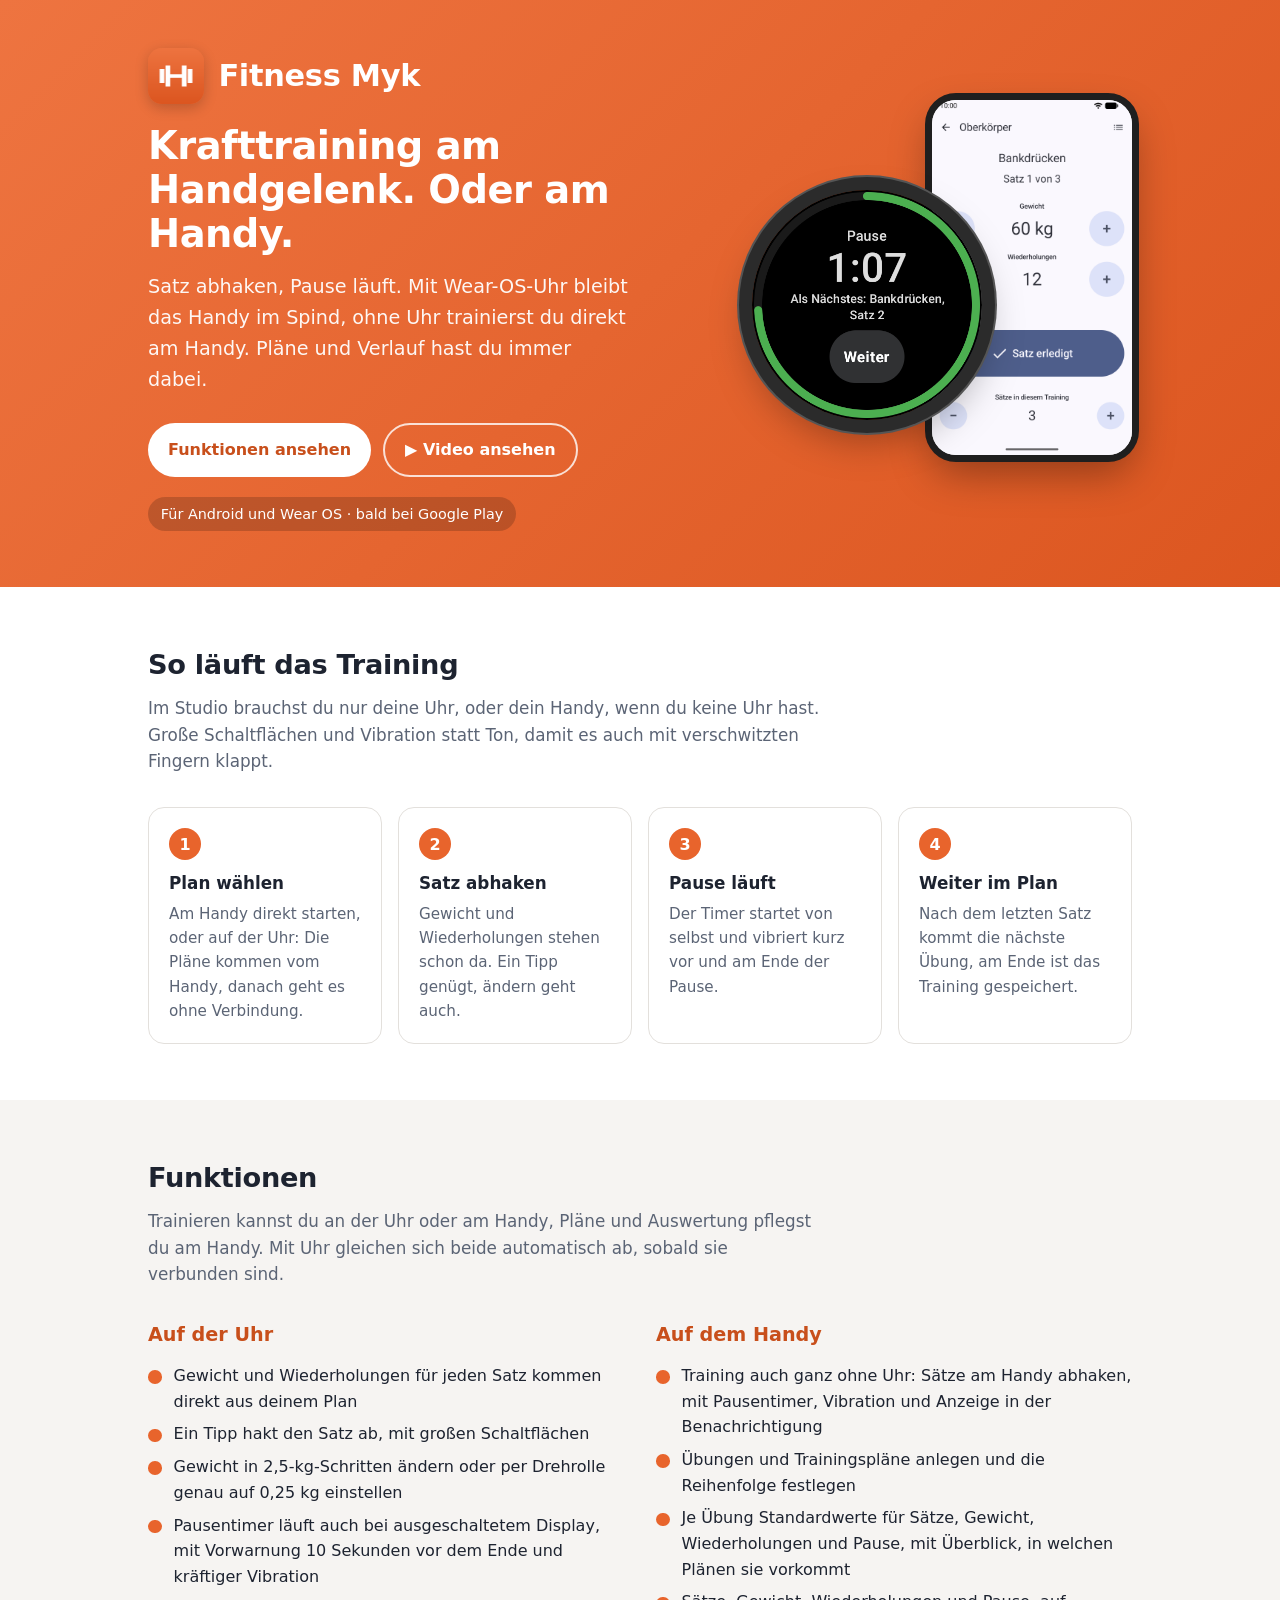
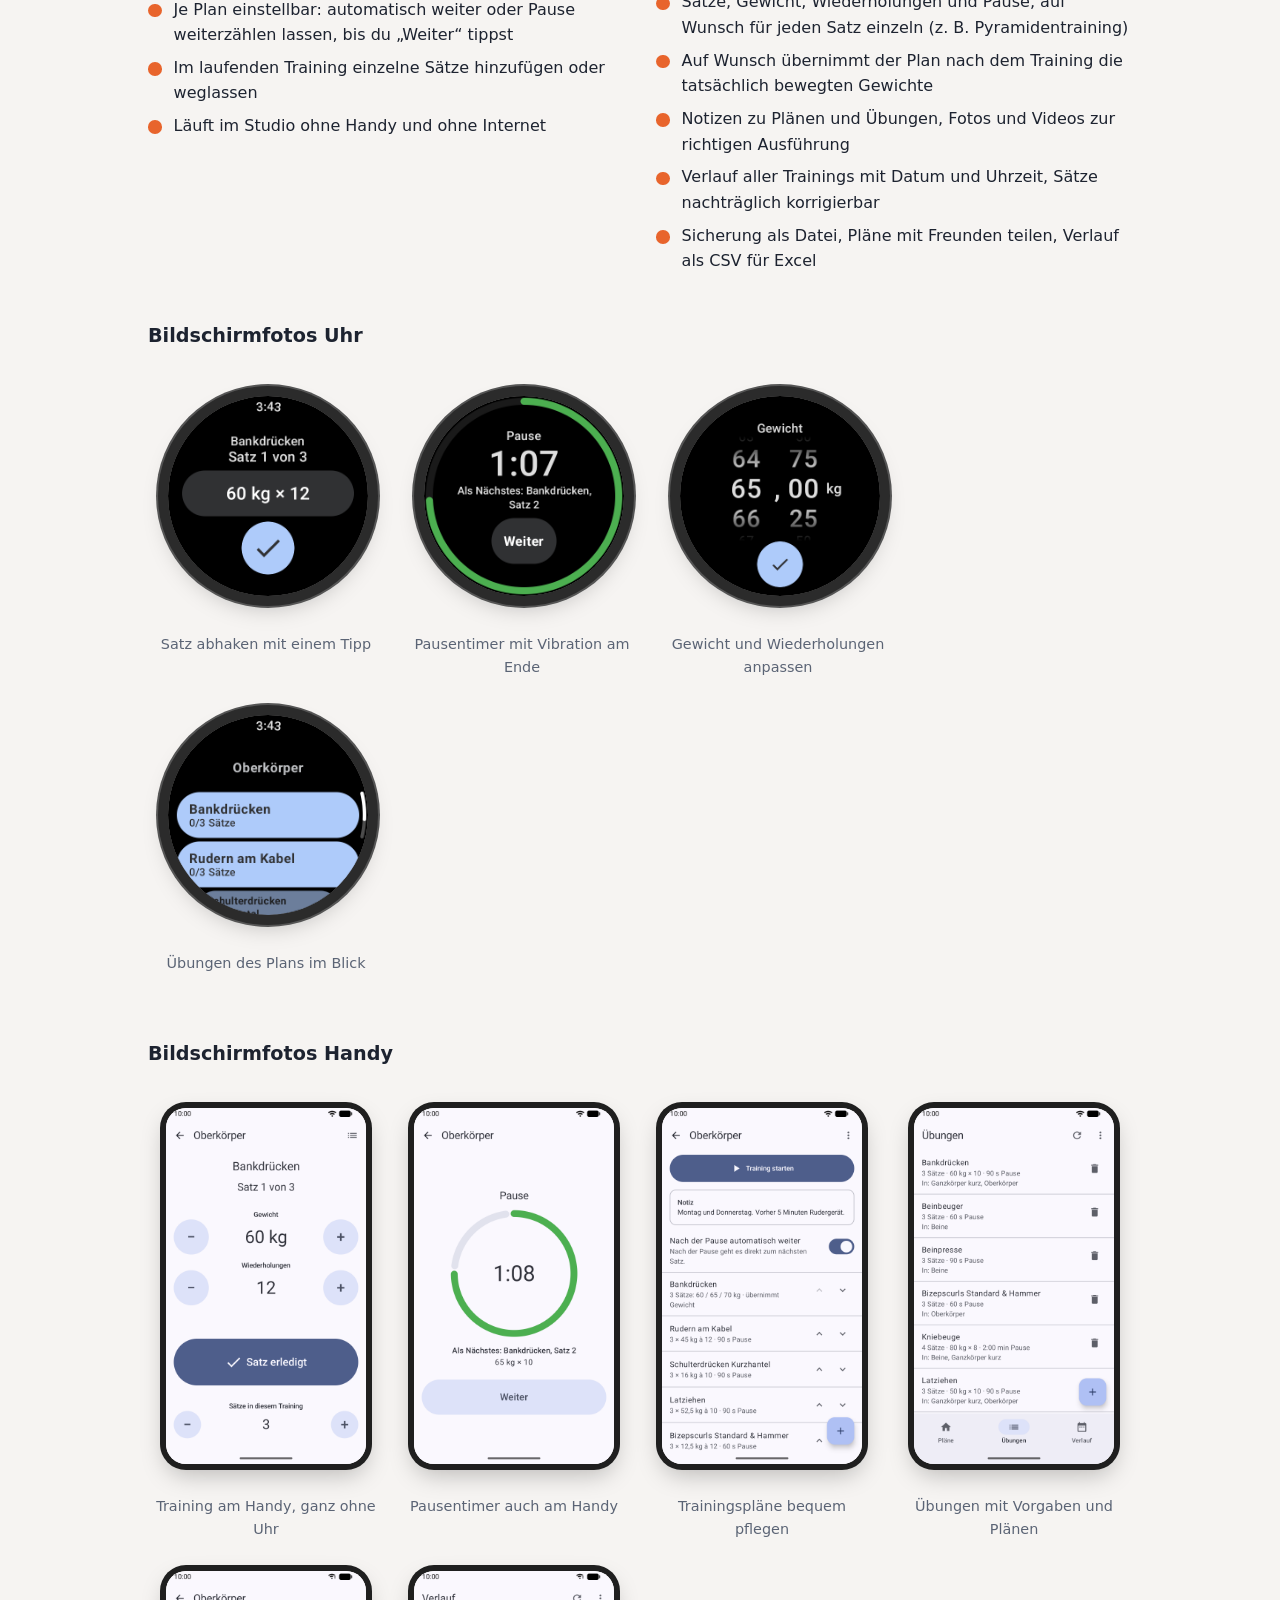
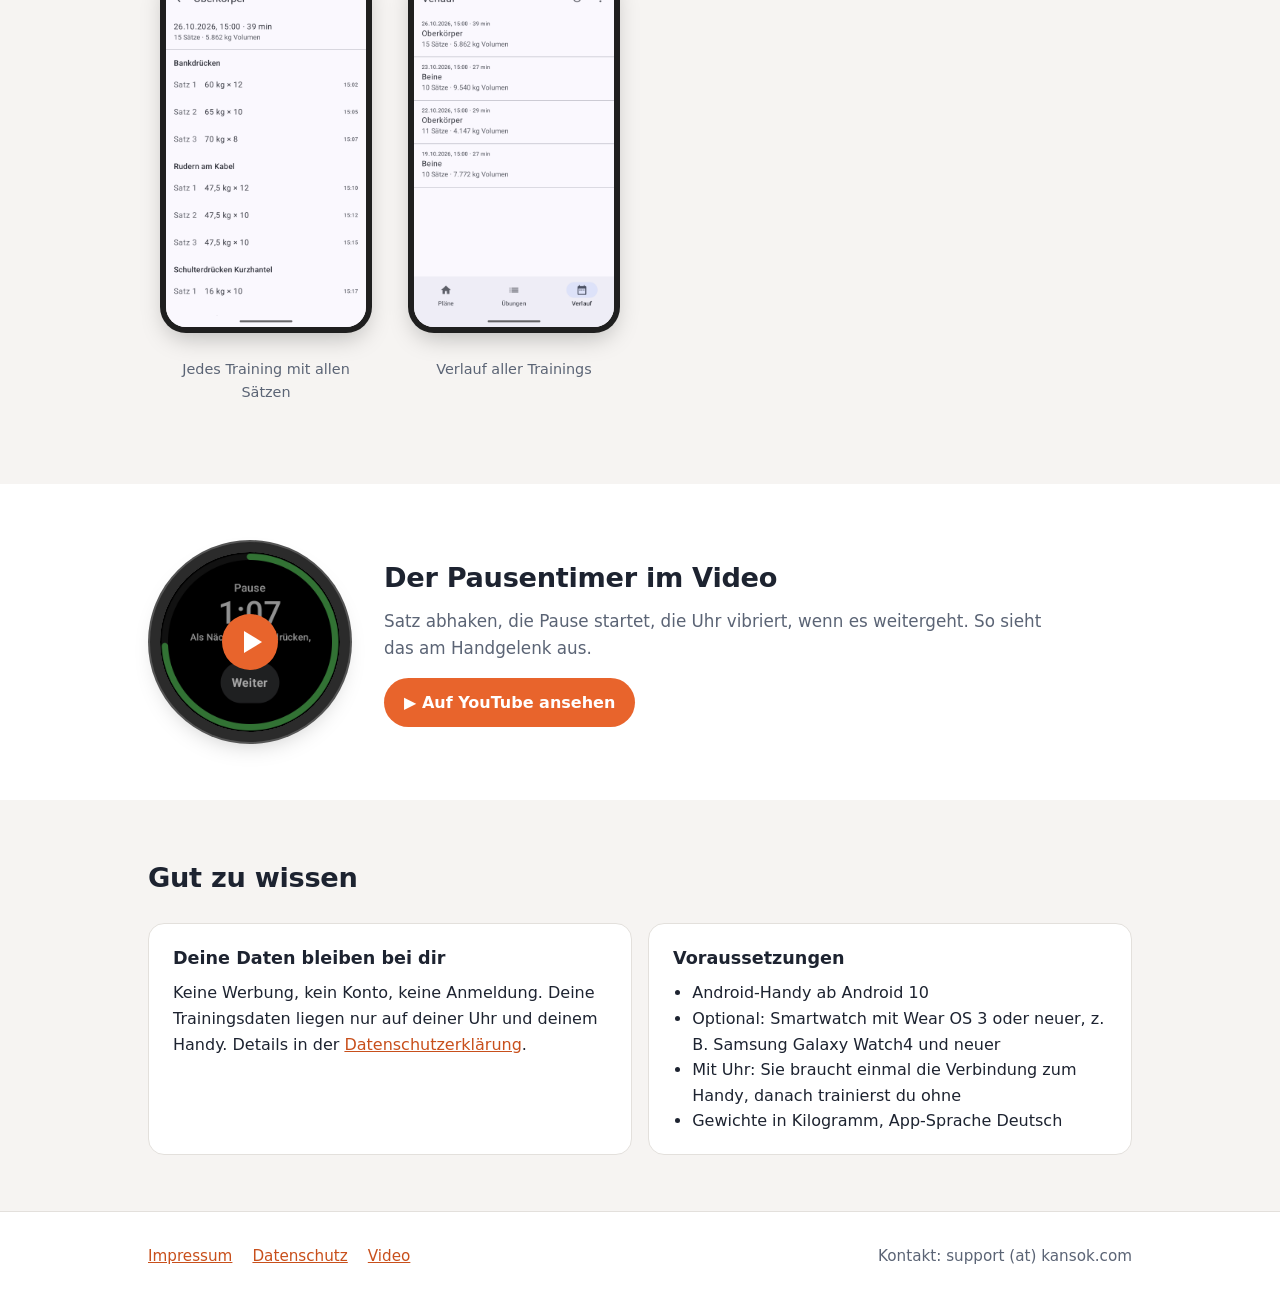
==== index.html @ 798587dd "Webseite Fitness Myk Co-Authored-By: Claude Opus 5.5 <noreply@anthropic.com>" ====
<!DOCTYPE html>
<html lang="de">
<head>
<meta charset="utf-8">
<meta name="viewport" content="width=device-width, initial-scale=1">
<title>Fitness Myk · Krafttraining mit Uhr oder Handy</title>
<meta name="description" content="Fitness Myk ist dein Trainingsbuch für das Krafttraining: an der Wear-OS-Uhr oder direkt am Handy. Satz abhaken, Pause läuft, Verlauf und Pläne immer dabei.">
<link rel="icon" href="img/icon.png">
<style>
  :root {
    --bg:#ffffff; --bg-alt:#f6f4f2; --text:#1d2330; --muted:#5b6475; --line:#e3e0dc;
    --accent:#E8642C; --accent-dark:#c84f1b; --link:#c84f1b; --card:#ffffff;
  }
  @media (prefers-color-scheme: dark) {
    :root { --bg:#14171f; --bg-alt:#1b1f29; --text:#e8eaf0; --muted:#a3aabb; --line:#2c3240;
            --link:#f29a6e; --card:#1f2430; }
  }
  * { box-sizing:border-box; }
  html { background:var(--bg); }
  body { margin:0; font-family:"Segoe UI", Roboto, system-ui, Arial, sans-serif; color:var(--text);
         background:var(--bg); line-height:1.6; }
  a { color:var(--link); }
  .wrap { max-width:64rem; margin:0 auto; padding:0 1.25rem; }

  /* Kopf */
  header.hero { background:linear-gradient(135deg, #EE7440 0%, #DC5620 100%); color:#fff; }
  .hero .wrap { display:grid; grid-template-columns:1.1fr 1fr; gap:2rem; align-items:center;
                padding-top:3rem; padding-bottom:3.5rem; }
  .brand { display:flex; align-items:center; gap:.9rem; margin-bottom:1.25rem; }
  .brand img { width:56px; height:56px; border-radius:14px; box-shadow:0 4px 14px rgba(0,0,0,.2); }
  .brand span { font-size:1.9rem; font-weight:700; letter-spacing:-.3px; }
  .hero h1 { font-size:2.4rem; line-height:1.15; margin:0 0 1rem; letter-spacing:-.5px; }
  .hero p.lead { font-size:1.2rem; margin:0 0 1.75rem; opacity:.95; max-width:30rem; }
  .buttons { display:flex; flex-wrap:wrap; gap:.75rem; }
  .btn { display:inline-flex; align-items:center; gap:.5rem; padding:.75rem 1.25rem; border-radius:999px;
         font-weight:600; text-decoration:none; font-size:1rem; }
  .btn-light { background:#fff; color:var(--accent-dark); }
  .btn-ghost { border:2px solid rgba(255,255,255,.8); color:#fff; }
  .btn:hover { filter:brightness(.95); }
  .badge { display:inline-block; margin-top:1.25rem; font-size:.9rem; background:rgba(0,0,0,.18);
           padding:.35rem .8rem; border-radius:999px; }

  .devices { position:relative; height:380px; }
  .phone { position:absolute; right:0; top:0; width:200px; aspect-ratio:9/16; border-radius:24px;
           overflow:hidden; background:#fff; box-shadow:0 0 0 7px #1f1f1f, 0 18px 40px rgba(0,0,0,.35); }
  .phone img, .watch img { width:100%; height:100%; display:block; object-fit:cover; }
  .watch { position:absolute; right:150px; top:90px; width:230px; height:230px; border-radius:50%;
           overflow:hidden; box-shadow:0 0 0 13px #2b2b2b, 0 0 0 15px #555, 0 18px 40px rgba(0,0,0,.35); }

  /* Abschnitte */
  section { padding:3.5rem 0; }
  section.alt { background:var(--bg-alt); }
  h2 { font-size:1.7rem; margin:0 0 .5rem; letter-spacing:-.3px; }
  .intro { color:var(--muted); max-width:42rem; margin:0 0 2rem; font-size:1.05rem; }

  .steps { display:grid; grid-template-columns:repeat(4, 1fr); gap:1rem; counter-reset:step; }
  .step { background:var(--card); border:1px solid var(--line); border-radius:16px; padding:1.25rem; }
  .step::before { counter-increment:step; content:counter(step); display:inline-grid; place-items:center;
                  width:2rem; height:2rem; border-radius:50%; background:var(--accent); color:#fff;
                  font-weight:700; margin-bottom:.6rem; }
  .step h3 { margin:0 0 .3rem; font-size:1.05rem; }
  .step p { margin:0; color:var(--muted); font-size:.95rem; }

  .features { display:grid; grid-template-columns:1fr 1fr; gap:2rem; }
  .features h3 { margin:0 0 .75rem; font-size:1.2rem; color:var(--accent-dark); }
  @media (prefers-color-scheme: dark) { .features h3 { color:var(--link); } }
  ul.check { list-style:none; padding:0; margin:0; }
  ul.check li { position:relative; padding-left:1.6rem; margin:.45rem 0; }
  ul.check li::before { content:""; position:absolute; left:0; top:.45em; width:.85rem; height:.85rem;
                        border-radius:50%; background:var(--accent); }

  .gallery-title { margin:2.5rem 0 1rem; font-size:1.2rem; }
  .gallery { display:flex; flex-wrap:wrap; gap:1.5rem 2rem; padding:1rem .5rem 1.5rem; }
  .gallery figure { margin:0; flex:0 0 auto; text-align:center; }
  @media (max-width: 480px) {
    .gallery { justify-content:center; }
    .shot-watch, .shot-phone { width:160px; }
    .shot-watch { height:160px; }
  }
  .gallery figcaption { margin-top:1.1rem; font-size:.9rem; color:var(--muted); max-width:220px; }
  .shot-watch { width:200px; height:200px; border-radius:50%; overflow:hidden; margin:12px;
                box-shadow:0 0 0 10px #2b2b2b, 0 0 0 12px #555, 0 10px 24px rgba(0,0,0,.25); }
  .shot-phone { width:200px; aspect-ratio:9/16; border-radius:20px; overflow:hidden; margin:6px;
                box-shadow:0 0 0 6px #1f1f1f, 0 10px 24px rgba(0,0,0,.25); }
  .shot-watch img, .shot-phone img { width:100%; height:100%; display:block; object-fit:cover; }
  .gallery figure a { display:inline-block; }

  .video { display:grid; grid-template-columns:auto 1fr; gap:2rem; align-items:center; }
  .video .shot-watch { width:180px; height:180px; position:relative; }
  .video .play { position:absolute; inset:0; display:grid; place-items:center; background:rgba(0,0,0,.35); }
  .video .play svg { width:56px; height:56px; }

  .cards { display:grid; grid-template-columns:1fr 1fr; gap:1rem; }
  .card { background:var(--card); border:1px solid var(--line); border-radius:16px; padding:1.25rem 1.5rem; }
  .card h3 { margin:0 0 .5rem; font-size:1.1rem; }
  .card ul { margin:0; padding-left:1.2rem; }
  .card p { margin:0; }

  footer { border-top:1px solid var(--line); padding:2rem 0 3rem; color:var(--muted); font-size:.95rem; }
  footer .wrap { display:flex; flex-wrap:wrap; justify-content:space-between; gap:1rem; }
  footer nav a { margin-right:1.25rem; }

  @media (max-width: 820px) {
    .hero .wrap { grid-template-columns:1fr; padding-top:2rem; }
    .hero h1 { font-size:1.9rem; }
    .devices { height:300px; max-width:340px; }
    .phone { width:150px; }
    .watch { width:180px; height:180px; right:110px; top:70px; }
    .steps { grid-template-columns:1fr 1fr; }
    .features, .cards { grid-template-columns:1fr; }
    .video { grid-template-columns:1fr; justify-items:start; }
  }
  @media (max-width: 480px) { .steps { grid-template-columns:1fr; } }
</style>
</head>
<body>

<header class="hero">
  <div class="wrap">
    <div>
      <div class="brand"><img src="img/icon.png" alt=""><span>Fitness Myk</span></div>
      <h1>Krafttraining am Handgelenk. Oder am Handy.</h1>
      <p class="lead">Satz abhaken, Pause läuft. Mit Wear-OS-Uhr bleibt das Handy im Spind, ohne Uhr trainierst du direkt am Handy. Pläne und Verlauf hast du immer dabei.</p>
      <div class="buttons">
        <a class="btn btn-light" href="#funktionen">Funktionen ansehen</a>
        <a class="btn btn-ghost" href="https://www.youtube.com/watch?v=dd3W-QZV9yQ" target="_blank" rel="noopener">▶ Video ansehen</a>
      </div>
      <span class="badge">Für Android und Wear OS · bald bei Google Play</span>
    </div>
    <div class="devices" aria-hidden="true">
      <div class="phone"><img src="img/handy-2-satz.png" alt=""></div>
      <div class="watch"><img src="img/uhr-2-pause.png" alt=""></div>
    </div>
  </div>
</header>

<main>

<section>
  <div class="wrap">
    <h2>So läuft das Training</h2>
    <p class="intro">Im Studio brauchst du nur deine Uhr, oder dein Handy, wenn du keine Uhr hast. Große Schaltflächen und Vibration statt Ton, damit es auch mit verschwitzten Fingern klappt.</p>
    <div class="steps">
      <div class="step"><h3>Plan wählen</h3><p>Am Handy direkt starten, oder auf der Uhr: Die Pläne kommen vom Handy, danach geht es ohne Verbindung.</p></div>
      <div class="step"><h3>Satz abhaken</h3><p>Gewicht und Wiederholungen stehen schon da. Ein Tipp genügt, ändern geht auch.</p></div>
      <div class="step"><h3>Pause läuft</h3><p>Der Timer startet von selbst und vibriert kurz vor und am Ende der Pause.</p></div>
      <div class="step"><h3>Weiter im Plan</h3><p>Nach dem letzten Satz kommt die nächste Übung, am Ende ist das Training gespeichert.</p></div>
    </div>
  </div>
</section>

<section class="alt" id="funktionen">
  <div class="wrap">
    <h2>Funktionen</h2>
    <p class="intro">Trainieren kannst du an der Uhr oder am Handy, Pläne und Auswertung pflegst du am Handy. Mit Uhr gleichen sich beide automatisch ab, sobald sie verbunden sind.</p>
    <div class="features">
      <div>
        <h3>Auf der Uhr</h3>
        <ul class="check">
          <li>Gewicht und Wiederholungen für jeden Satz kommen direkt aus deinem Plan</li>
          <li>Ein Tipp hakt den Satz ab, mit großen Schaltflächen</li>
          <li>Gewicht in 2,5-kg-Schritten ändern oder per Drehrolle genau auf 0,25 kg einstellen</li>
          <li>Pausentimer läuft auch bei ausgeschaltetem Display, mit Vorwarnung 10 Sekunden vor dem Ende und kräftiger Vibration</li>
          <li>Je Plan einstellbar: automatisch weiter oder Pause weiterzählen lassen, bis du „Weiter“ tippst</li>
          <li>Im laufenden Training einzelne Sätze hinzufügen oder weglassen</li>
          <li>Läuft im Studio ohne Handy und ohne Internet</li>
        </ul>
      </div>
      <div>
        <h3>Auf dem Handy</h3>
        <ul class="check">
          <li>Training auch ganz ohne Uhr: Sätze am Handy abhaken, mit Pausentimer, Vibration und Anzeige in der Benachrichtigung</li>
          <li>Übungen und Trainingspläne anlegen und die Reihenfolge festlegen</li>
          <li>Je Übung Standardwerte für Sätze, Gewicht, Wiederholungen und Pause, mit Überblick, in welchen Plänen sie vorkommt</li>
          <li>Sätze, Gewicht, Wiederholungen und Pause, auf Wunsch für jeden Satz einzeln (z. B. Pyramidentraining)</li>
          <li>Auf Wunsch übernimmt der Plan nach dem Training die tatsächlich bewegten Gewichte</li>
          <li>Notizen zu Plänen und Übungen, Fotos und Videos zur richtigen Ausführung</li>
          <li>Verlauf aller Trainings mit Datum und Uhrzeit, Sätze nachträglich korrigierbar</li>
          <li>Sicherung als Datei, Pläne mit Freunden teilen, Verlauf als CSV für Excel</li>
        </ul>
      </div>
    </div>

    <h3 class="gallery-title">Bildschirmfotos Uhr</h3>
    <div class="gallery">
      <figure><a href="img/uhr-1-satz.png"><div class="shot-watch"><img src="img/uhr-1-satz.png" alt="Uhr: Satz 1 von 3 Bankdrücken, 60 kg × 12, Haken zum Abhaken" loading="lazy"></div></a>
        <figcaption>Satz abhaken mit einem Tipp</figcaption></figure>
      <figure><a href="img/uhr-2-pause.png"><div class="shot-watch"><img src="img/uhr-2-pause.png" alt="Uhr: laufender Pausentimer" loading="lazy"></div></a>
        <figcaption>Pausentimer mit Vibration am Ende</figcaption></figure>
      <figure><a href="img/uhr-3-gewicht.png"><div class="shot-watch"><img src="img/uhr-3-gewicht.png" alt="Uhr: Gewicht und Wiederholungen ändern" loading="lazy"></div></a>
        <figcaption>Gewicht und Wiederholungen anpassen</figcaption></figure>
      <figure><a href="img/uhr-4-uebungen.png"><div class="shot-watch"><img src="img/uhr-4-uebungen.png" alt="Uhr: Übungen des Plans" loading="lazy"></div></a>
        <figcaption>Übungen des Plans im Blick</figcaption></figure>
    </div>

    <h3 class="gallery-title">Bildschirmfotos Handy</h3>
    <div class="gallery">
      <figure><a href="img/handy-2-satz.png"><div class="shot-phone"><img src="img/handy-2-satz.png" alt="Handy: Satz 1 von 3 Bankdrücken, 60 kg und 12 Wiederholungen, Knopf Satz erledigt" loading="lazy"></div></a>
        <figcaption>Training am Handy, ganz ohne Uhr</figcaption></figure>
      <figure><a href="img/handy-3-pause.png"><div class="shot-phone"><img src="img/handy-3-pause.png" alt="Handy: laufender Pausentimer mit dem nächsten Satz" loading="lazy"></div></a>
        <figcaption>Pausentimer auch am Handy</figcaption></figure>
      <figure><a href="img/handy-1-plan.png"><div class="shot-phone"><img src="img/handy-1-plan.png" alt="Handy: Trainingsplan mit Übungen und Knopf Training starten" loading="lazy"></div></a>
        <figcaption>Trainingspläne bequem pflegen</figcaption></figure>
      <figure><a href="img/handy-4-uebungen.png"><div class="shot-phone"><img src="img/handy-4-uebungen.png" alt="Handy: Übungen mit Standardwerten und den Plänen, in denen sie vorkommen" loading="lazy"></div></a>
        <figcaption>Übungen mit Vorgaben und Plänen</figcaption></figure>
      <figure><a href="img/handy-6-training.png"><div class="shot-phone"><img src="img/handy-6-training.png" alt="Handy: Training mit allen Sätzen, Gewicht, Wiederholungen und Uhrzeit" loading="lazy"></div></a>
        <figcaption>Jedes Training mit allen Sätzen</figcaption></figure>
      <figure><a href="img/handy-5-verlauf.png"><div class="shot-phone"><img src="img/handy-5-verlauf.png" alt="Handy: Verlauf der Trainings" loading="lazy"></div></a>
        <figcaption>Verlauf aller Trainings</figcaption></figure>
    </div>
  </div>
</section>

<section>
  <div class="wrap video">
    <a href="https://www.youtube.com/watch?v=dd3W-QZV9yQ" target="_blank" rel="noopener" aria-label="Video auf YouTube ansehen">
      <div class="shot-watch"><img src="img/uhr-2-pause.png" alt=""><div class="play"><svg viewBox="0 0 56 56"><circle cx="28" cy="28" r="28" fill="#E8642C"/><path d="M22 17v22l18-11z" fill="#fff"/></svg></div></div>
    </a>
    <div>
      <h2>Der Pausentimer im Video</h2>
      <p class="intro" style="margin-bottom:1rem">Satz abhaken, die Pause startet, die Uhr vibriert, wenn es weitergeht. So sieht das am Handgelenk aus.</p>
      <a class="btn btn-light" style="background:var(--accent);color:#fff" href="https://www.youtube.com/watch?v=dd3W-QZV9yQ" target="_blank" rel="noopener">▶ Auf YouTube ansehen</a>
    </div>
  </div>
</section>

<section class="alt">
  <div class="wrap">
    <h2>Gut zu wissen</h2>
    <div class="cards" style="margin-top:1.5rem">
      <div class="card">
        <h3>Deine Daten bleiben bei dir</h3>
        <p>Keine Werbung, kein Konto, keine Anmeldung. Deine Trainingsdaten liegen nur auf deiner Uhr und deinem Handy. Details in der <a href="datenschutz.html">Datenschutzerklärung</a>.</p>
      </div>
      <div class="card">
        <h3>Voraussetzungen</h3>
        <ul>
          <li>Android-Handy ab Android 10</li>
          <li>Optional: Smartwatch mit Wear OS 3 oder neuer, z. B. Samsung Galaxy Watch4 und neuer</li>
          <li>Mit Uhr: Sie braucht einmal die Verbindung zum Handy, danach trainierst du ohne</li>
          <li>Gewichte in Kilogramm, App-Sprache Deutsch</li>
        </ul>
      </div>
    </div>
  </div>
</section>

</main>

<footer>
  <div class="wrap">
    <nav><a href="impressum.html">Impressum</a><a href="datenschutz.html">Datenschutz</a><a href="https://www.youtube.com/watch?v=dd3W-QZV9yQ" target="_blank" rel="noopener">Video</a></nav>
    <span>Kontakt: support (at) kansok.com</span>
  </div>
</footer>

</body>
</html>
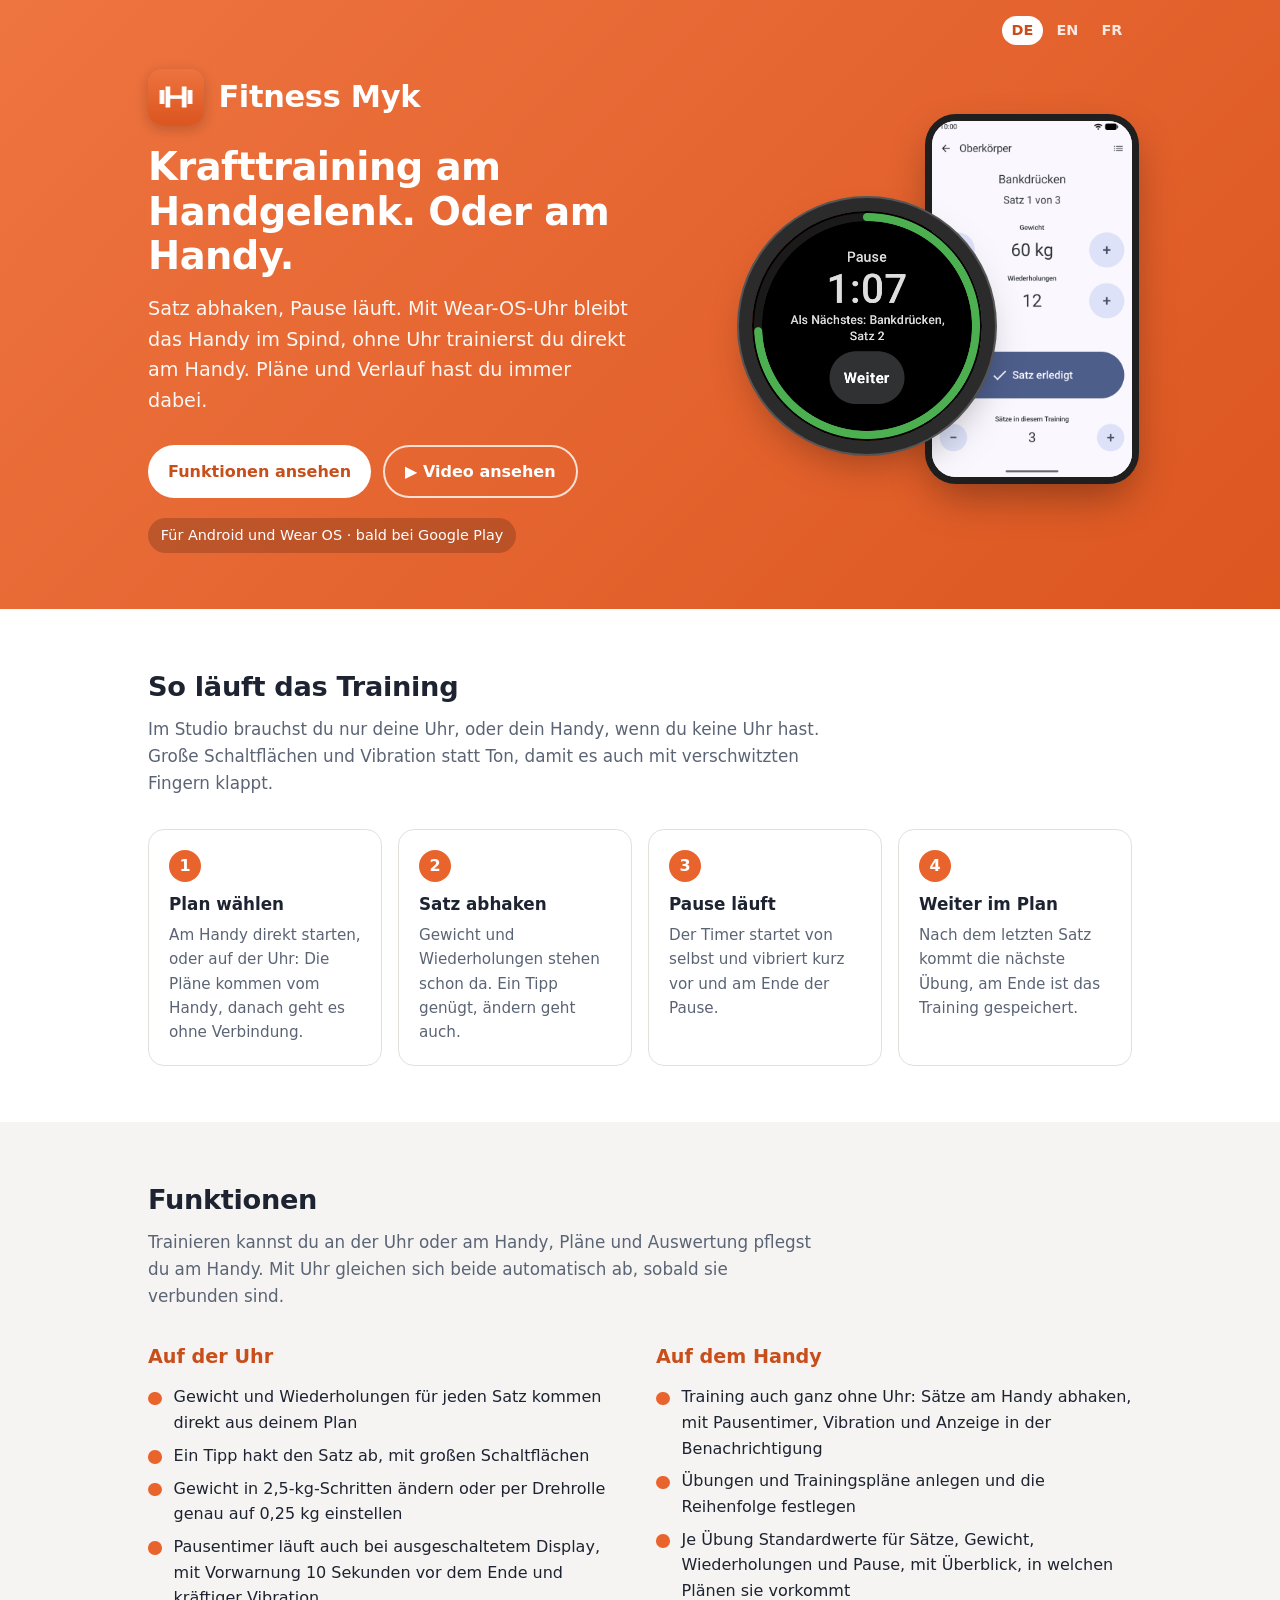
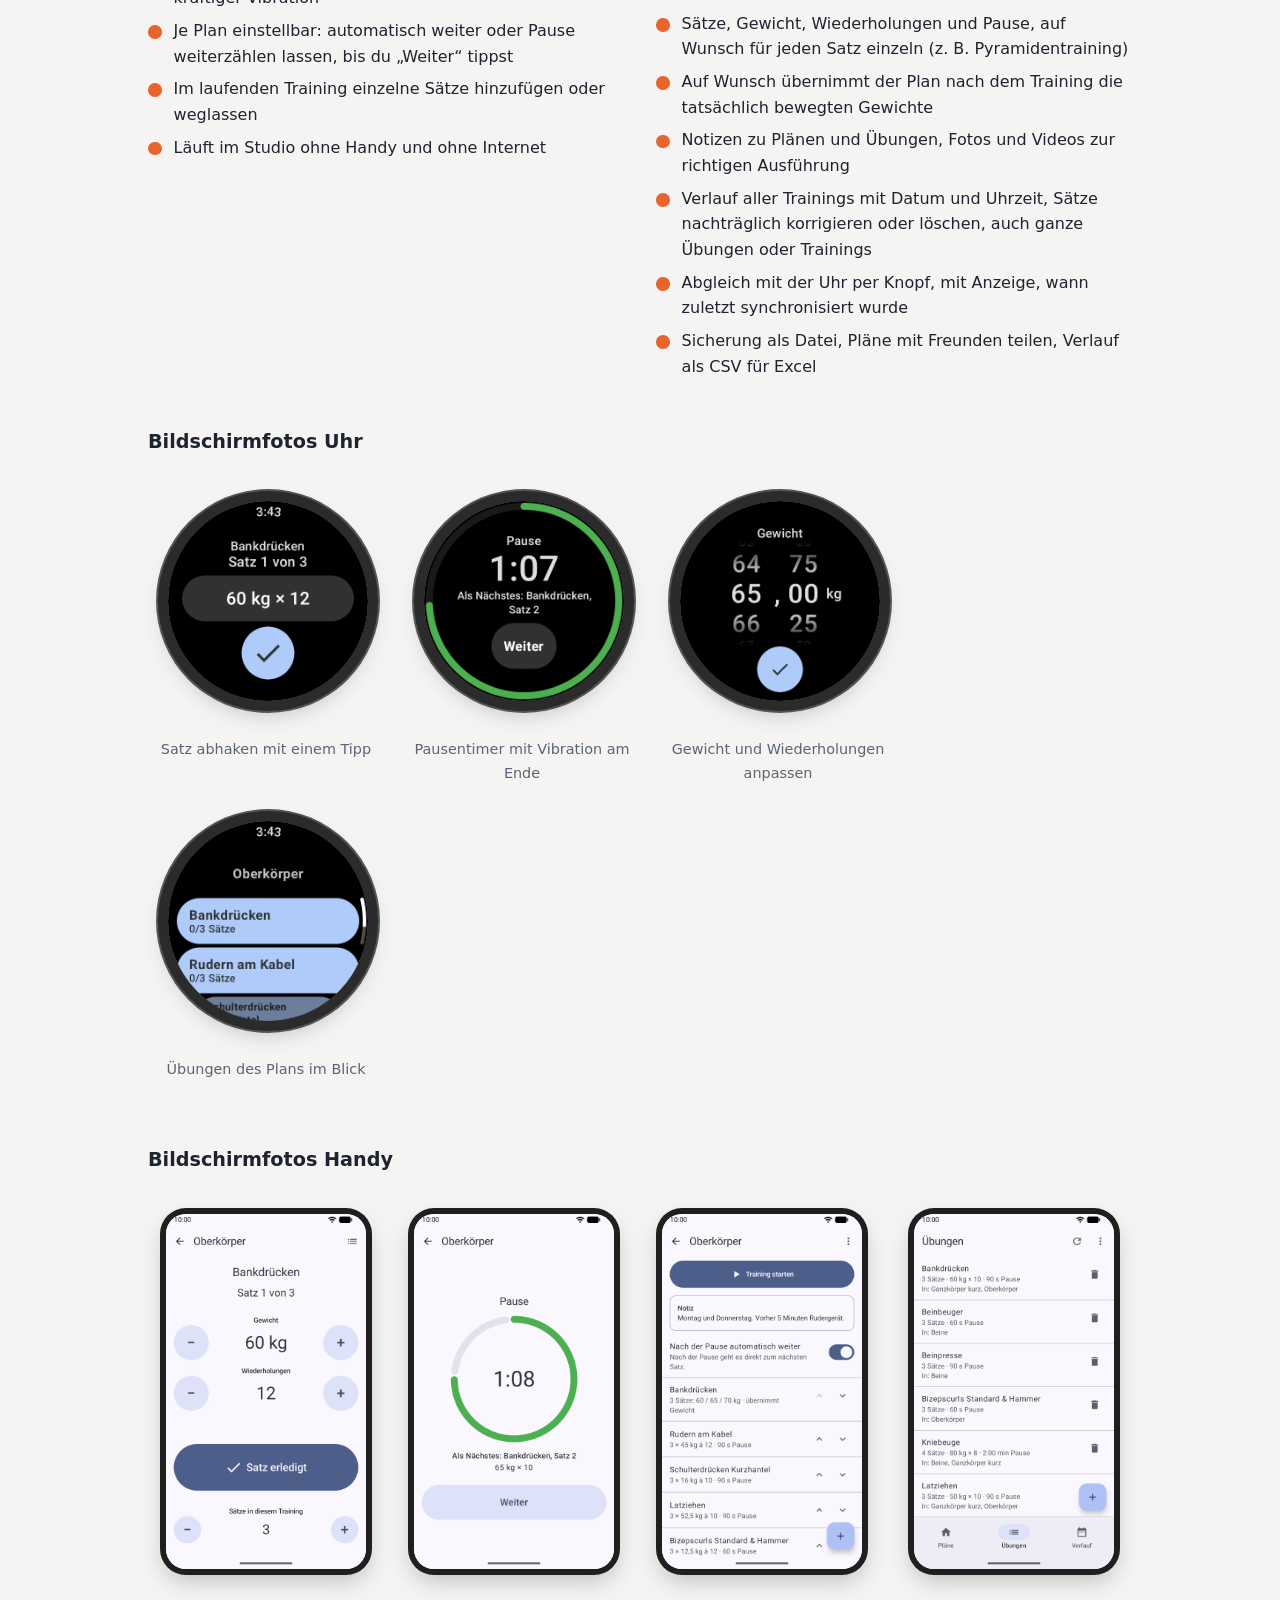
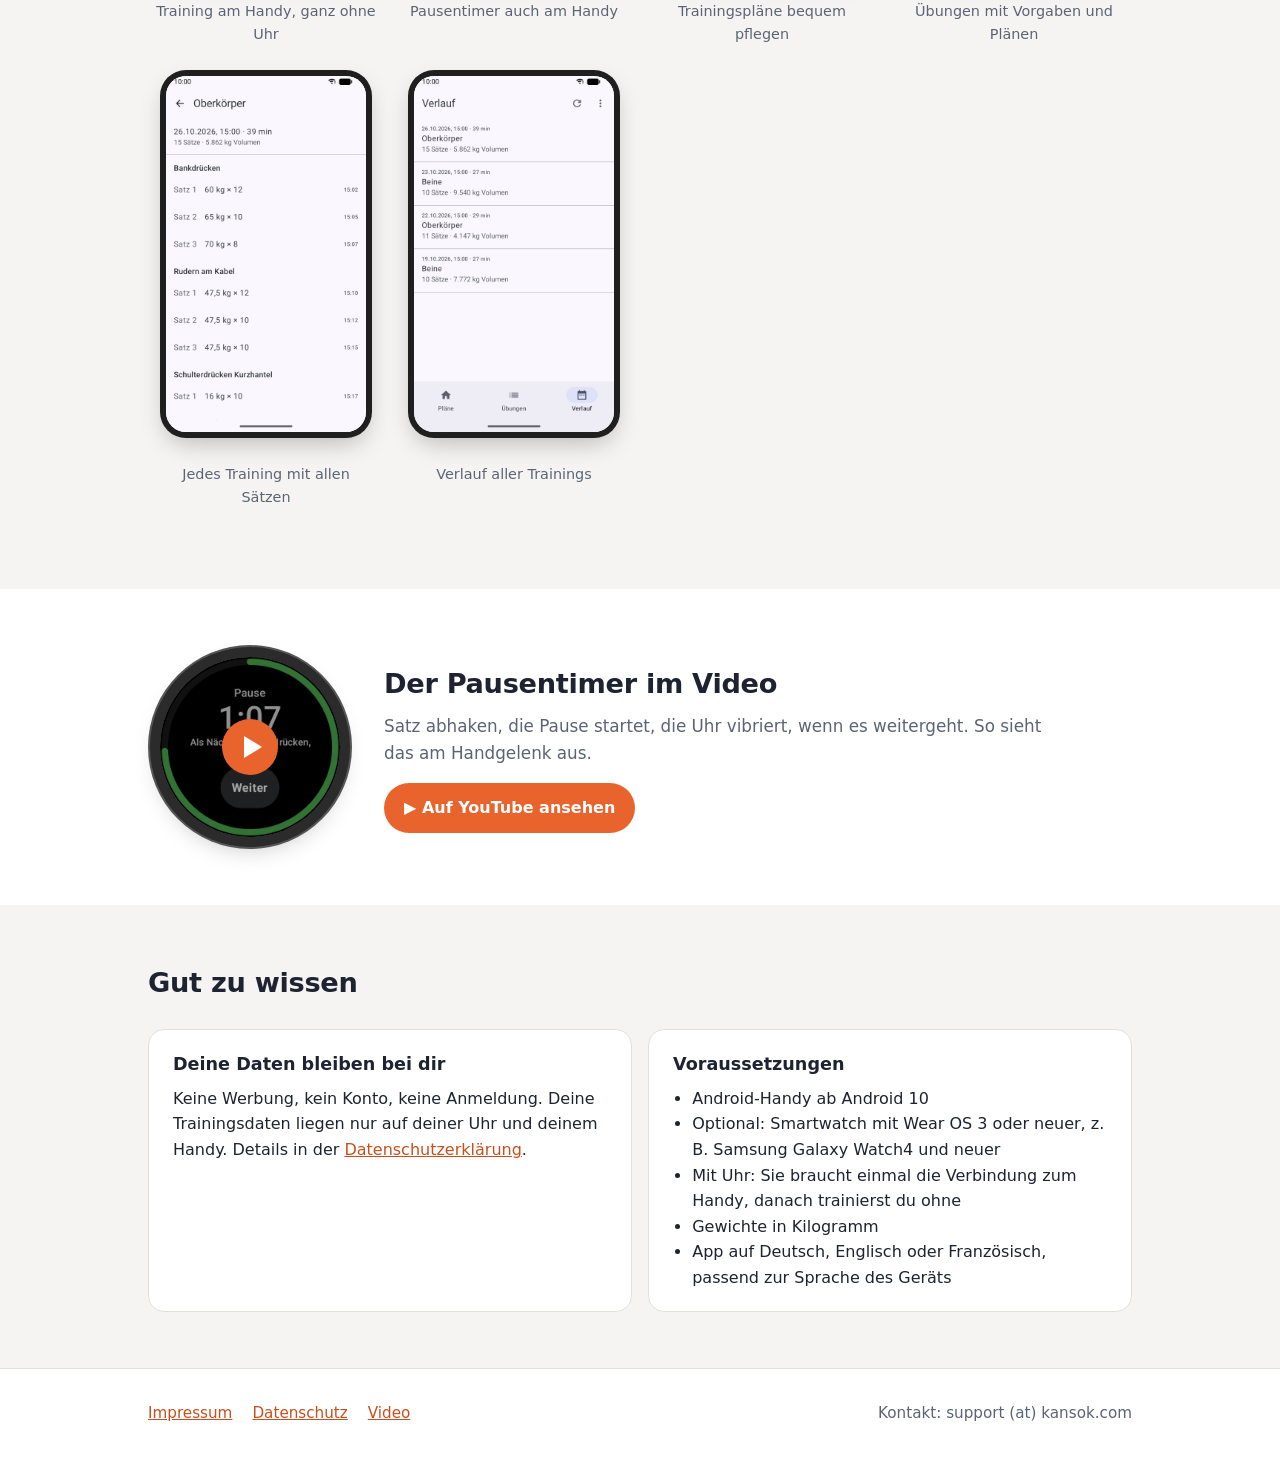
==== commit 931d3200: "Englisch und Franzoesisch mit Sprachumschalter, Infos zu 1.3.0 und 1.4.0 Co-Authored-By: Claude Opus" ====
--- a/index.html
+++ b/index.html
@@ -6,116 +6,15 @@
 <title>Fitness Myk · Krafttraining mit Uhr oder Handy</title>
 <meta name="description" content="Fitness Myk ist dein Trainingsbuch für das Krafttraining: an der Wear-OS-Uhr oder direkt am Handy. Satz abhaken, Pause läuft, Verlauf und Pläne immer dabei.">
 <link rel="icon" href="img/icon.png">
-<style>
-  :root {
-    --bg:#ffffff; --bg-alt:#f6f4f2; --text:#1d2330; --muted:#5b6475; --line:#e3e0dc;
-    --accent:#E8642C; --accent-dark:#c84f1b; --link:#c84f1b; --card:#ffffff;
-  }
-  @media (prefers-color-scheme: dark) {
-    :root { --bg:#14171f; --bg-alt:#1b1f29; --text:#e8eaf0; --muted:#a3aabb; --line:#2c3240;
-            --link:#f29a6e; --card:#1f2430; }
-  }
-  * { box-sizing:border-box; }
-  html { background:var(--bg); }
-  body { margin:0; font-family:"Segoe UI", Roboto, system-ui, Arial, sans-serif; color:var(--text);
-         background:var(--bg); line-height:1.6; }
-  a { color:var(--link); }
-  .wrap { max-width:64rem; margin:0 auto; padding:0 1.25rem; }
-
-  /* Kopf */
-  header.hero { background:linear-gradient(135deg, #EE7440 0%, #DC5620 100%); color:#fff; }
-  .hero .wrap { display:grid; grid-template-columns:1.1fr 1fr; gap:2rem; align-items:center;
-                padding-top:3rem; padding-bottom:3.5rem; }
-  .brand { display:flex; align-items:center; gap:.9rem; margin-bottom:1.25rem; }
-  .brand img { width:56px; height:56px; border-radius:14px; box-shadow:0 4px 14px rgba(0,0,0,.2); }
-  .brand span { font-size:1.9rem; font-weight:700; letter-spacing:-.3px; }
-  .hero h1 { font-size:2.4rem; line-height:1.15; margin:0 0 1rem; letter-spacing:-.5px; }
-  .hero p.lead { font-size:1.2rem; margin:0 0 1.75rem; opacity:.95; max-width:30rem; }
-  .buttons { display:flex; flex-wrap:wrap; gap:.75rem; }
-  .btn { display:inline-flex; align-items:center; gap:.5rem; padding:.75rem 1.25rem; border-radius:999px;
-         font-weight:600; text-decoration:none; font-size:1rem; }
-  .btn-light { background:#fff; color:var(--accent-dark); }
-  .btn-ghost { border:2px solid rgba(255,255,255,.8); color:#fff; }
-  .btn:hover { filter:brightness(.95); }
-  .badge { display:inline-block; margin-top:1.25rem; font-size:.9rem; background:rgba(0,0,0,.18);
-           padding:.35rem .8rem; border-radius:999px; }
-
-  .devices { position:relative; height:380px; }
-  .phone { position:absolute; right:0; top:0; width:200px; aspect-ratio:9/16; border-radius:24px;
-           overflow:hidden; background:#fff; box-shadow:0 0 0 7px #1f1f1f, 0 18px 40px rgba(0,0,0,.35); }
-  .phone img, .watch img { width:100%; height:100%; display:block; object-fit:cover; }
-  .watch { position:absolute; right:150px; top:90px; width:230px; height:230px; border-radius:50%;
-           overflow:hidden; box-shadow:0 0 0 13px #2b2b2b, 0 0 0 15px #555, 0 18px 40px rgba(0,0,0,.35); }
-
-  /* Abschnitte */
-  section { padding:3.5rem 0; }
-  section.alt { background:var(--bg-alt); }
-  h2 { font-size:1.7rem; margin:0 0 .5rem; letter-spacing:-.3px; }
-  .intro { color:var(--muted); max-width:42rem; margin:0 0 2rem; font-size:1.05rem; }
-
-  .steps { display:grid; grid-template-columns:repeat(4, 1fr); gap:1rem; counter-reset:step; }
-  .step { background:var(--card); border:1px solid var(--line); border-radius:16px; padding:1.25rem; }
-  .step::before { counter-increment:step; content:counter(step); display:inline-grid; place-items:center;
-                  width:2rem; height:2rem; border-radius:50%; background:var(--accent); color:#fff;
-                  font-weight:700; margin-bottom:.6rem; }
-  .step h3 { margin:0 0 .3rem; font-size:1.05rem; }
-  .step p { margin:0; color:var(--muted); font-size:.95rem; }
-
-  .features { display:grid; grid-template-columns:1fr 1fr; gap:2rem; }
-  .features h3 { margin:0 0 .75rem; font-size:1.2rem; color:var(--accent-dark); }
-  @media (prefers-color-scheme: dark) { .features h3 { color:var(--link); } }
-  ul.check { list-style:none; padding:0; margin:0; }
-  ul.check li { position:relative; padding-left:1.6rem; margin:.45rem 0; }
-  ul.check li::before { content:""; position:absolute; left:0; top:.45em; width:.85rem; height:.85rem;
-                        border-radius:50%; background:var(--accent); }
-
-  .gallery-title { margin:2.5rem 0 1rem; font-size:1.2rem; }
-  .gallery { display:flex; flex-wrap:wrap; gap:1.5rem 2rem; padding:1rem .5rem 1.5rem; }
-  .gallery figure { margin:0; flex:0 0 auto; text-align:center; }
-  @media (max-width: 480px) {
-    .gallery { justify-content:center; }
-    .shot-watch, .shot-phone { width:160px; }
-    .shot-watch { height:160px; }
-  }
-  .gallery figcaption { margin-top:1.1rem; font-size:.9rem; color:var(--muted); max-width:220px; }
-  .shot-watch { width:200px; height:200px; border-radius:50%; overflow:hidden; margin:12px;
-                box-shadow:0 0 0 10px #2b2b2b, 0 0 0 12px #555, 0 10px 24px rgba(0,0,0,.25); }
-  .shot-phone { width:200px; aspect-ratio:9/16; border-radius:20px; overflow:hidden; margin:6px;
-                box-shadow:0 0 0 6px #1f1f1f, 0 10px 24px rgba(0,0,0,.25); }
-  .shot-watch img, .shot-phone img { width:100%; height:100%; display:block; object-fit:cover; }
-  .gallery figure a { display:inline-block; }
-
-  .video { display:grid; grid-template-columns:auto 1fr; gap:2rem; align-items:center; }
-  .video .shot-watch { width:180px; height:180px; position:relative; }
-  .video .play { position:absolute; inset:0; display:grid; place-items:center; background:rgba(0,0,0,.35); }
-  .video .play svg { width:56px; height:56px; }
-
-  .cards { display:grid; grid-template-columns:1fr 1fr; gap:1rem; }
-  .card { background:var(--card); border:1px solid var(--line); border-radius:16px; padding:1.25rem 1.5rem; }
-  .card h3 { margin:0 0 .5rem; font-size:1.1rem; }
-  .card ul { margin:0; padding-left:1.2rem; }
-  .card p { margin:0; }
-
-  footer { border-top:1px solid var(--line); padding:2rem 0 3rem; color:var(--muted); font-size:.95rem; }
-  footer .wrap { display:flex; flex-wrap:wrap; justify-content:space-between; gap:1rem; }
-  footer nav a { margin-right:1.25rem; }
-
-  @media (max-width: 820px) {
-    .hero .wrap { grid-template-columns:1fr; padding-top:2rem; }
-    .hero h1 { font-size:1.9rem; }
-    .devices { height:300px; max-width:340px; }
-    .phone { width:150px; }
-    .watch { width:180px; height:180px; right:110px; top:70px; }
-    .steps { grid-template-columns:1fr 1fr; }
-    .features, .cards { grid-template-columns:1fr; }
-    .video { grid-template-columns:1fr; justify-items:start; }
-  }
-  @media (max-width: 480px) { .steps { grid-template-columns:1fr; } }
-</style>
+<link rel="stylesheet" href="site.css">
+<link rel="alternate" hreflang="de" href="https://dersocke.github.io/fitness-myk/">
+<link rel="alternate" hreflang="en" href="https://dersocke.github.io/fitness-myk/en/">
+<link rel="alternate" hreflang="fr" href="https://dersocke.github.io/fitness-myk/fr/">
 </head>
 <body>
 
 <header class="hero">
+  <div class="langbar"><nav class="lang" aria-label="Sprache"><a href="./" lang="de" aria-current="page">DE</a><a href="en/" lang="en" hreflang="en">EN</a><a href="fr/" lang="fr" hreflang="fr">FR</a></nav></div>
   <div class="wrap">
     <div>
       <div class="brand"><img src="img/icon.png" alt=""><span>Fitness Myk</span></div>
@@ -175,7 +74,8 @@
           <li>Sätze, Gewicht, Wiederholungen und Pause, auf Wunsch für jeden Satz einzeln (z. B. Pyramidentraining)</li>
           <li>Auf Wunsch übernimmt der Plan nach dem Training die tatsächlich bewegten Gewichte</li>
           <li>Notizen zu Plänen und Übungen, Fotos und Videos zur richtigen Ausführung</li>
-          <li>Verlauf aller Trainings mit Datum und Uhrzeit, Sätze nachträglich korrigierbar</li>
+          <li>Verlauf aller Trainings mit Datum und Uhrzeit, Sätze nachträglich korrigieren oder löschen, auch ganze Übungen oder Trainings</li>
+          <li>Abgleich mit der Uhr per Knopf, mit Anzeige, wann zuletzt synchronisiert wurde</li>
           <li>Sicherung als Datei, Pläne mit Freunden teilen, Verlauf als CSV für Excel</li>
         </ul>
       </div>
@@ -238,7 +138,8 @@
           <li>Android-Handy ab Android 10</li>
           <li>Optional: Smartwatch mit Wear OS 3 oder neuer, z. B. Samsung Galaxy Watch4 und neuer</li>
           <li>Mit Uhr: Sie braucht einmal die Verbindung zum Handy, danach trainierst du ohne</li>
-          <li>Gewichte in Kilogramm, App-Sprache Deutsch</li>
+          <li>Gewichte in Kilogramm</li>
+          <li>App auf Deutsch, Englisch oder Französisch, passend zur Sprache des Geräts</li>
         </ul>
       </div>
     </div>
@@ -249,7 +150,7 @@
 
 <footer>
   <div class="wrap">
-    <nav><a href="impressum.html">Impressum</a><a href="datenschutz.html">Datenschutz</a><a href="https://www.youtube.com/watch?v=dd3W-QZV9yQ" target="_blank" rel="noopener">Video</a></nav>
+    <nav aria-label="Rechtliches"><a href="impressum.html">Impressum</a><a href="datenschutz.html">Datenschutz</a><a href="https://www.youtube.com/watch?v=dd3W-QZV9yQ" target="_blank" rel="noopener">Video</a></nav>
     <span>Kontakt: support (at) kansok.com</span>
   </div>
 </footer>
--- a/site.css
+++ b/site.css
@@ -0,0 +1,112 @@
+:root {
+  --bg:#ffffff; --bg-alt:#f6f4f2; --text:#1d2330; --muted:#5b6475; --line:#e3e0dc;
+  --accent:#E8642C; --accent-dark:#c84f1b; --link:#c84f1b; --card:#ffffff;
+}
+@media (prefers-color-scheme: dark) {
+  :root { --bg:#14171f; --bg-alt:#1b1f29; --text:#e8eaf0; --muted:#a3aabb; --line:#2c3240;
+          --link:#f29a6e; --card:#1f2430; }
+}
+* { box-sizing:border-box; }
+html { background:var(--bg); }
+body { margin:0; font-family:"Segoe UI", Roboto, system-ui, Arial, sans-serif; color:var(--text);
+       background:var(--bg); line-height:1.6; }
+a { color:var(--link); }
+.wrap { max-width:64rem; margin:0 auto; padding:0 1.25rem; }
+
+/* Kopf */
+header.hero { background:linear-gradient(135deg, #EE7440 0%, #DC5620 100%); color:#fff; }
+.hero .wrap { display:grid; grid-template-columns:1.1fr 1fr; gap:2rem; align-items:center;
+              padding-top:3rem; padding-bottom:3.5rem; }
+.brand { display:flex; align-items:center; gap:.9rem; margin-bottom:1.25rem; }
+.brand img { width:56px; height:56px; border-radius:14px; box-shadow:0 4px 14px rgba(0,0,0,.2); }
+.brand span { font-size:1.9rem; font-weight:700; letter-spacing:-.3px; }
+.hero h1 { font-size:2.4rem; line-height:1.15; margin:0 0 1rem; letter-spacing:-.5px; }
+.hero p.lead { font-size:1.2rem; margin:0 0 1.75rem; opacity:.95; max-width:30rem; }
+.buttons { display:flex; flex-wrap:wrap; gap:.75rem; }
+.btn { display:inline-flex; align-items:center; gap:.5rem; padding:.75rem 1.25rem; border-radius:999px;
+       font-weight:600; text-decoration:none; font-size:1rem; }
+.btn-light { background:#fff; color:var(--accent-dark); }
+.btn-ghost { border:2px solid rgba(255,255,255,.8); color:#fff; }
+.btn:hover { filter:brightness(.95); }
+.badge { display:inline-block; margin-top:1.25rem; font-size:.9rem; background:rgba(0,0,0,.18);
+         padding:.35rem .8rem; border-radius:999px; }
+
+.devices { position:relative; height:380px; }
+.phone { position:absolute; right:0; top:0; width:200px; aspect-ratio:9/16; border-radius:24px;
+         overflow:hidden; background:#fff; box-shadow:0 0 0 7px #1f1f1f, 0 18px 40px rgba(0,0,0,.35); }
+.phone img, .watch img { width:100%; height:100%; display:block; object-fit:cover; }
+.watch { position:absolute; right:150px; top:90px; width:230px; height:230px; border-radius:50%;
+         overflow:hidden; box-shadow:0 0 0 13px #2b2b2b, 0 0 0 15px #555, 0 18px 40px rgba(0,0,0,.35); }
+
+/* Abschnitte */
+section { padding:3.5rem 0; }
+section.alt { background:var(--bg-alt); }
+h2 { font-size:1.7rem; margin:0 0 .5rem; letter-spacing:-.3px; }
+.intro { color:var(--muted); max-width:42rem; margin:0 0 2rem; font-size:1.05rem; }
+
+.steps { display:grid; grid-template-columns:repeat(4, 1fr); gap:1rem; counter-reset:step; }
+.step { background:var(--card); border:1px solid var(--line); border-radius:16px; padding:1.25rem; }
+.step::before { counter-increment:step; content:counter(step); display:inline-grid; place-items:center;
+                width:2rem; height:2rem; border-radius:50%; background:var(--accent); color:#fff;
+                font-weight:700; margin-bottom:.6rem; }
+.step h3 { margin:0 0 .3rem; font-size:1.05rem; }
+.step p { margin:0; color:var(--muted); font-size:.95rem; }
+
+.features { display:grid; grid-template-columns:1fr 1fr; gap:2rem; }
+.features h3 { margin:0 0 .75rem; font-size:1.2rem; color:var(--accent-dark); }
+@media (prefers-color-scheme: dark) { .features h3 { color:var(--link); } }
+ul.check { list-style:none; padding:0; margin:0; }
+ul.check li { position:relative; padding-left:1.6rem; margin:.45rem 0; }
+ul.check li::before { content:""; position:absolute; left:0; top:.45em; width:.85rem; height:.85rem;
+                      border-radius:50%; background:var(--accent); }
+
+.gallery-title { margin:2.5rem 0 1rem; font-size:1.2rem; }
+.gallery { display:flex; flex-wrap:wrap; gap:1.5rem 2rem; padding:1rem .5rem 1.5rem; }
+.gallery figure { margin:0; flex:0 0 auto; text-align:center; }
+@media (max-width: 480px) {
+  .gallery { justify-content:center; }
+  .shot-watch, .shot-phone { width:160px; }
+  .shot-watch { height:160px; }
+}
+.gallery figcaption { margin-top:1.1rem; font-size:.9rem; color:var(--muted); max-width:220px; }
+.shot-watch { width:200px; height:200px; border-radius:50%; overflow:hidden; margin:12px;
+              box-shadow:0 0 0 10px #2b2b2b, 0 0 0 12px #555, 0 10px 24px rgba(0,0,0,.25); }
+.shot-phone { width:200px; aspect-ratio:9/16; border-radius:20px; overflow:hidden; margin:6px;
+              box-shadow:0 0 0 6px #1f1f1f, 0 10px 24px rgba(0,0,0,.25); }
+.shot-watch img, .shot-phone img { width:100%; height:100%; display:block; object-fit:cover; }
+.gallery figure a { display:inline-block; }
+
+.video { display:grid; grid-template-columns:auto 1fr; gap:2rem; align-items:center; }
+.video .shot-watch { width:180px; height:180px; position:relative; }
+.video .play { position:absolute; inset:0; display:grid; place-items:center; background:rgba(0,0,0,.35); }
+.video .play svg { width:56px; height:56px; }
+
+.cards { display:grid; grid-template-columns:1fr 1fr; gap:1rem; }
+.card { background:var(--card); border:1px solid var(--line); border-radius:16px; padding:1.25rem 1.5rem; }
+.card h3 { margin:0 0 .5rem; font-size:1.1rem; }
+.card ul { margin:0; padding-left:1.2rem; }
+.card p { margin:0; }
+
+footer { border-top:1px solid var(--line); padding:2rem 0 3rem; color:var(--muted); font-size:.95rem; }
+footer .wrap { display:flex; flex-wrap:wrap; justify-content:space-between; gap:1rem; }
+footer nav a { margin-right:1.25rem; }
+
+@media (max-width: 820px) {
+  .hero .wrap { grid-template-columns:1fr; padding-top:2rem; }
+  .hero h1 { font-size:1.9rem; }
+  .devices { height:300px; max-width:340px; }
+  .phone { width:150px; }
+  .watch { width:180px; height:180px; right:110px; top:70px; }
+  .steps { grid-template-columns:1fr 1fr; }
+  .features, .cards { grid-template-columns:1fr; }
+  .video { grid-template-columns:1fr; justify-items:start; }
+}
+@media (max-width: 480px) { .steps { grid-template-columns:1fr; } }
+
+/* Sprachumschalter */
+.langbar { max-width:64rem; margin:0 auto; padding:1rem 1.25rem 0; display:flex; justify-content:flex-end; }
+.langbar + .wrap { padding-top:1.5rem; }
+.lang { display:flex; gap:.25rem; font-size:.9rem; font-weight:600; }
+.lang a { color:#fff; text-decoration:none; padding:.2rem .6rem; border-radius:999px; opacity:.85; }
+.lang a:hover { opacity:1; background:rgba(255,255,255,.15); }
+.lang a[aria-current] { background:#fff; color:var(--accent-dark); opacity:1; }
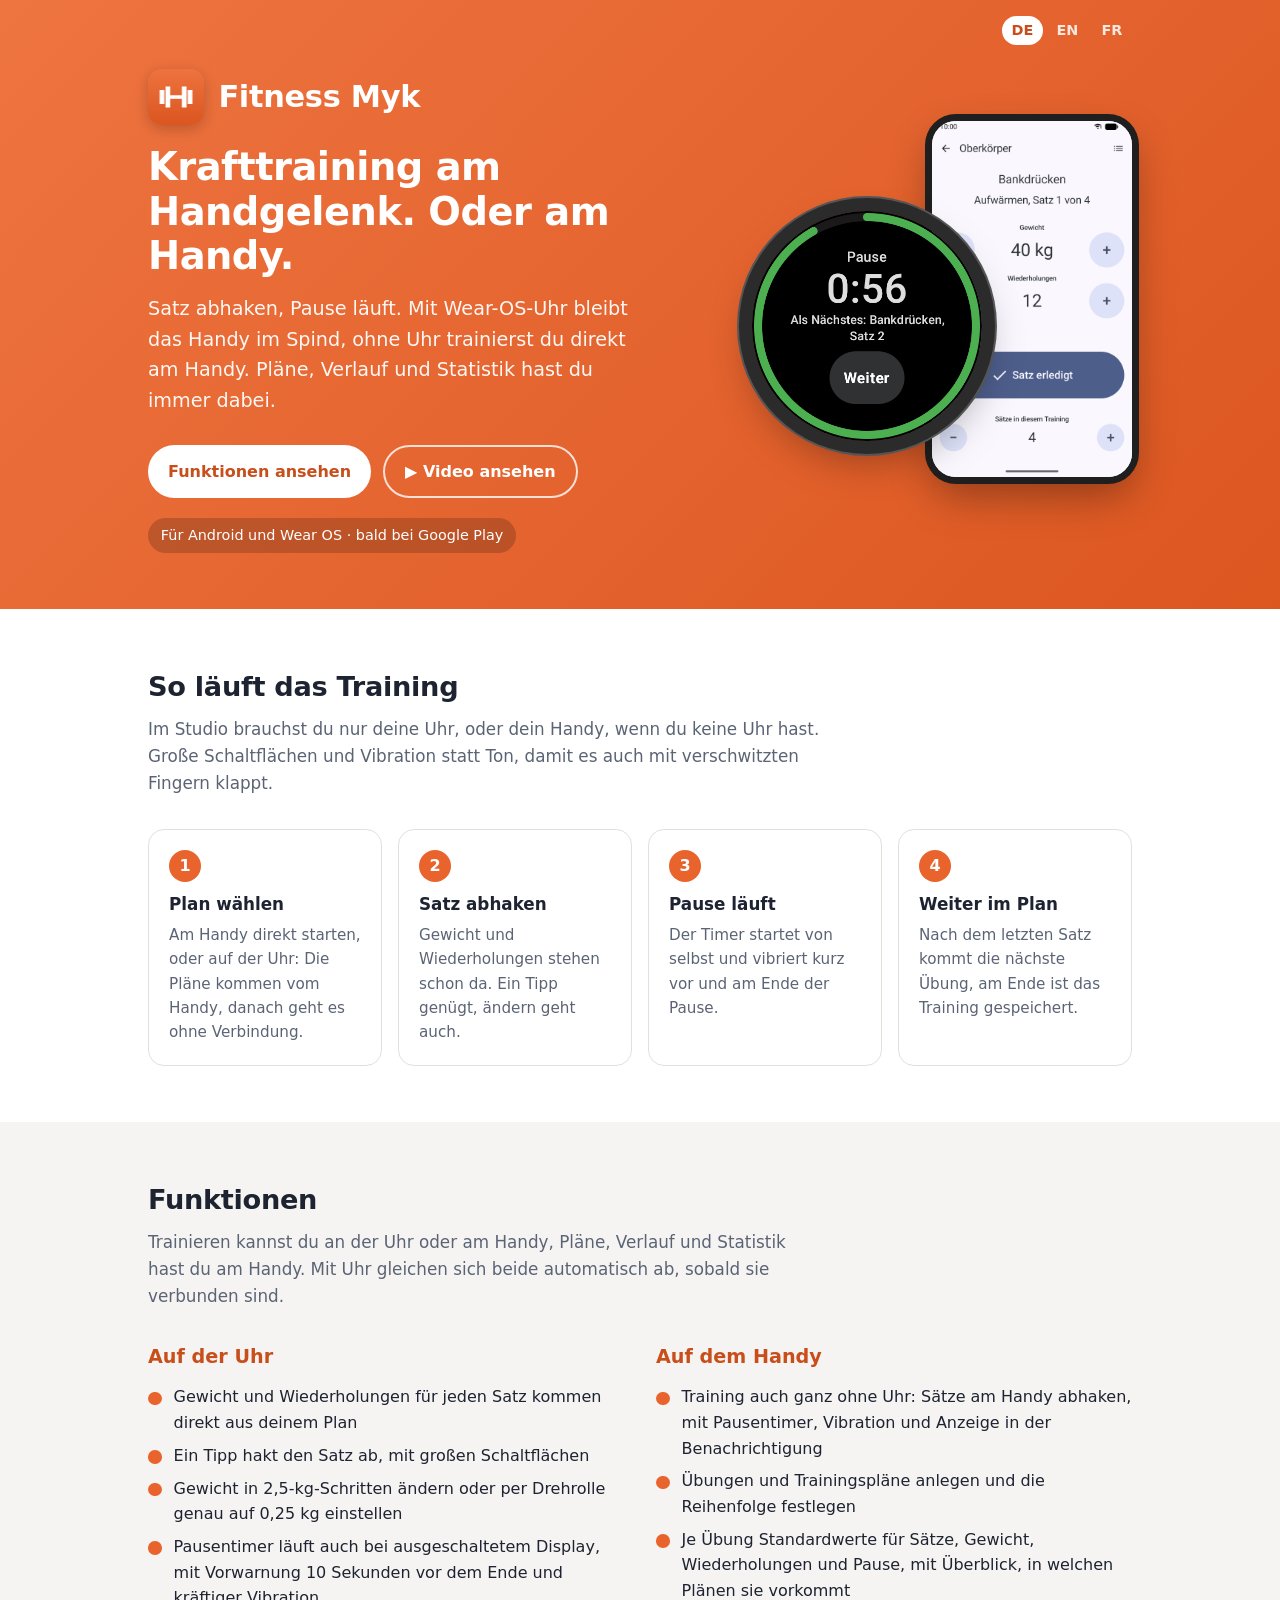
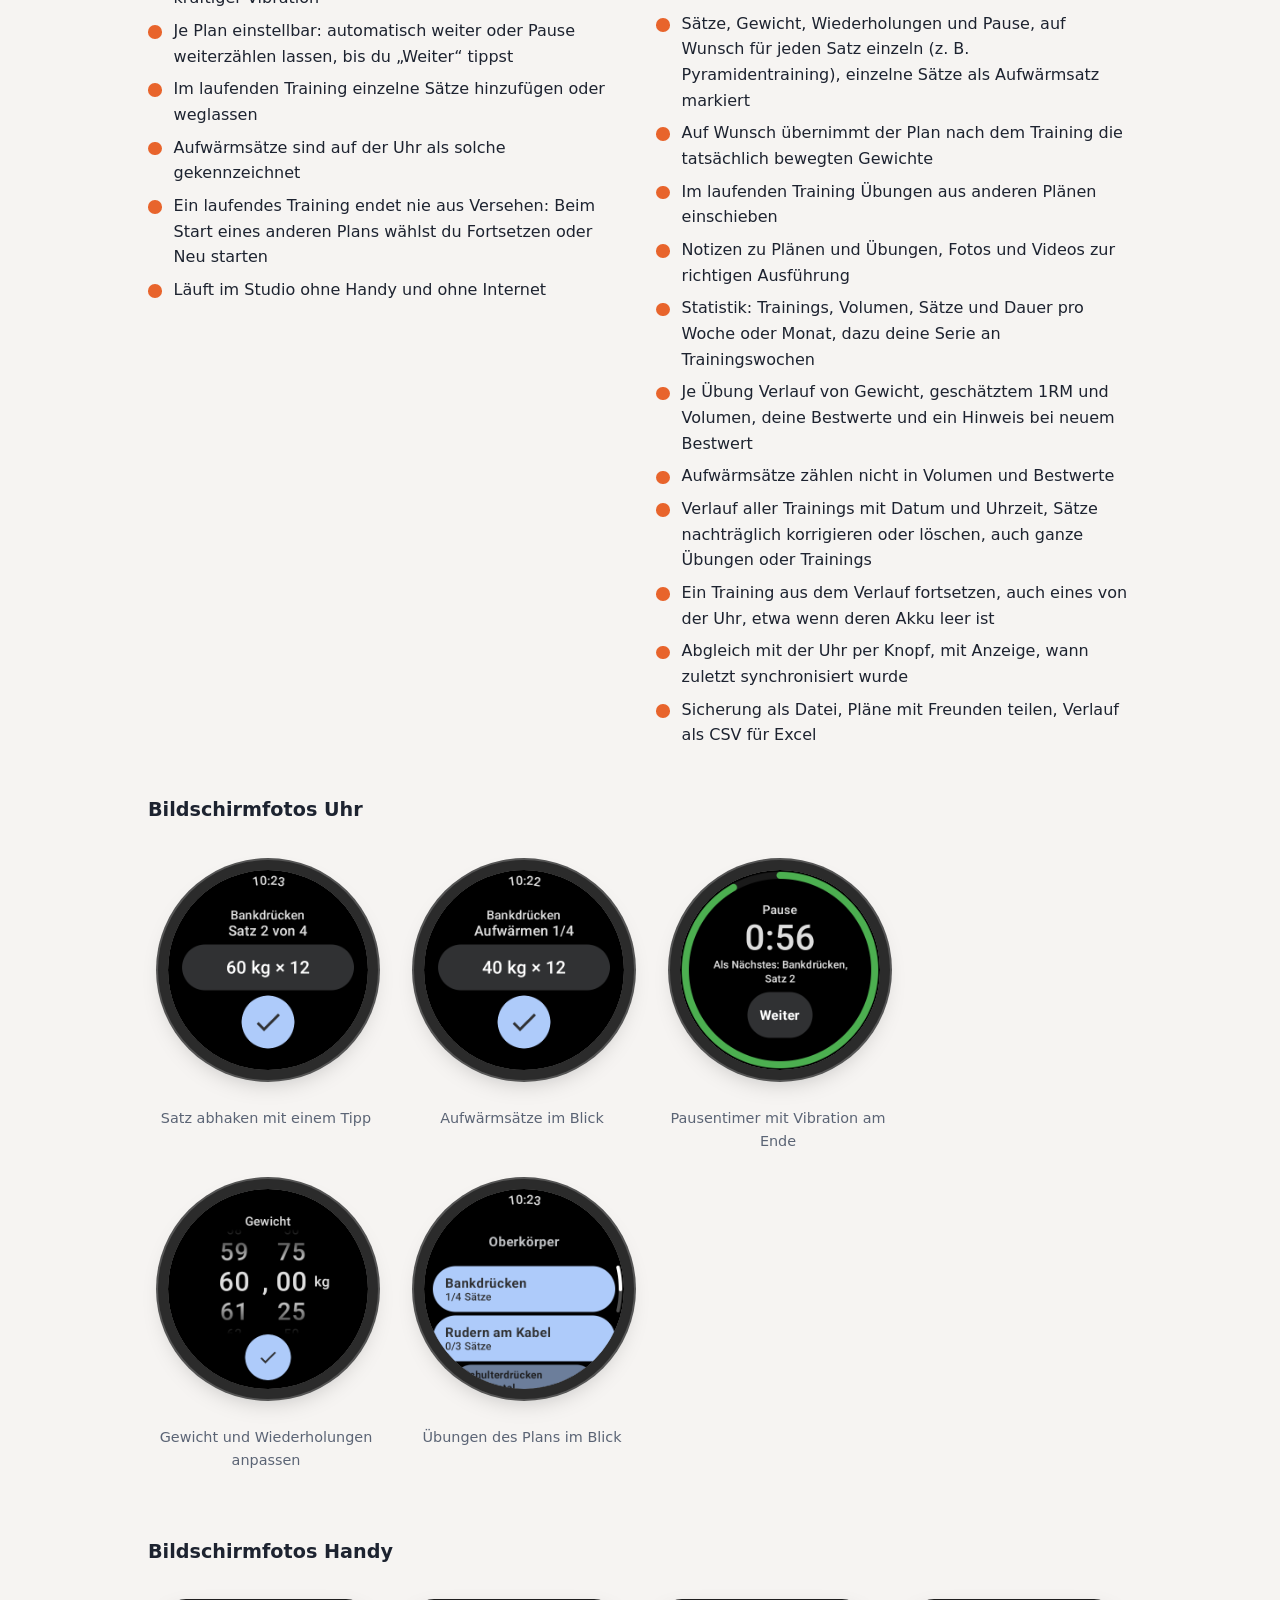
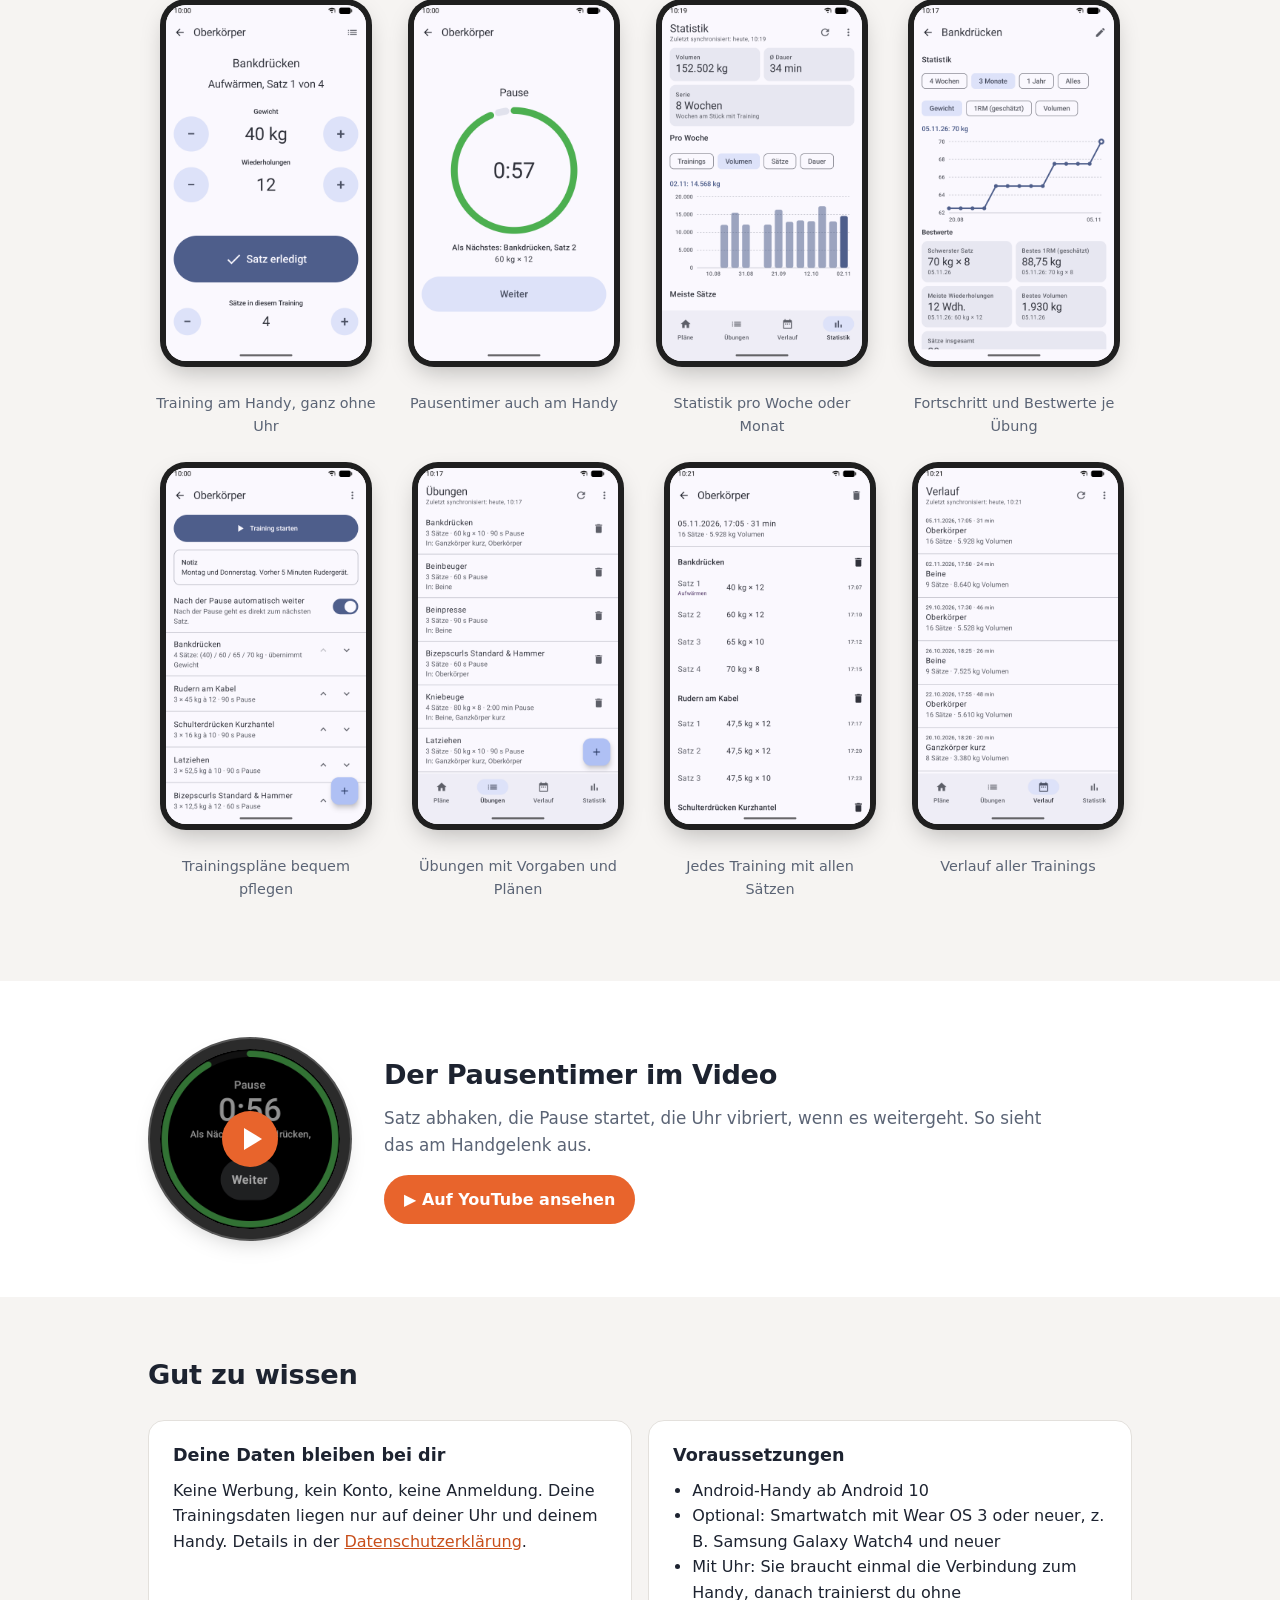
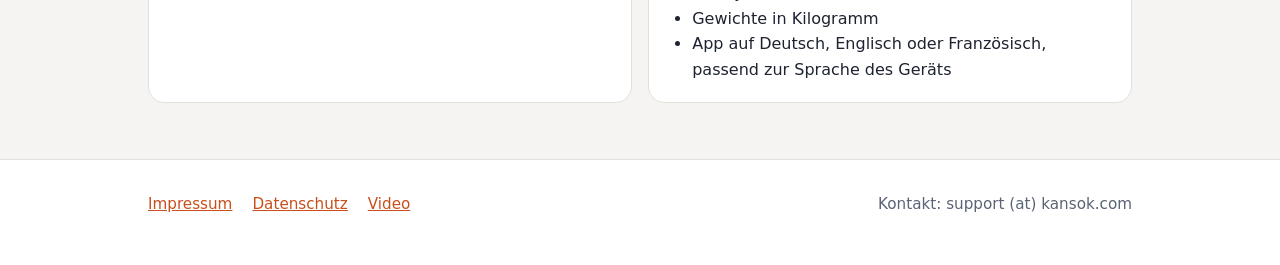
==== commit c75d7373: "Stand 1.6.0: Statistik, Aufwaermsaetze, laufende Trainings, neue Bildschirmfotos Co-Authored-By: Cla" ====
--- a/index.html
+++ b/index.html
@@ -4,7 +4,7 @@
 <meta charset="utf-8">
 <meta name="viewport" content="width=device-width, initial-scale=1">
 <title>Fitness Myk · Krafttraining mit Uhr oder Handy</title>
-<meta name="description" content="Fitness Myk ist dein Trainingsbuch für das Krafttraining: an der Wear-OS-Uhr oder direkt am Handy. Satz abhaken, Pause läuft, Verlauf und Pläne immer dabei.">
+<meta name="description" content="Fitness Myk ist dein Trainingsbuch für das Krafttraining: an der Wear-OS-Uhr oder direkt am Handy. Satz abhaken, Pause läuft, Pläne, Verlauf und Statistik immer dabei.">
 <link rel="icon" href="img/icon.png">
 <link rel="stylesheet" href="site.css">
 <link rel="alternate" hreflang="de" href="https://dersocke.github.io/fitness-myk/">
@@ -19,7 +19,7 @@
     <div>
       <div class="brand"><img src="img/icon.png" alt=""><span>Fitness Myk</span></div>
       <h1>Krafttraining am Handgelenk. Oder am Handy.</h1>
-      <p class="lead">Satz abhaken, Pause läuft. Mit Wear-OS-Uhr bleibt das Handy im Spind, ohne Uhr trainierst du direkt am Handy. Pläne und Verlauf hast du immer dabei.</p>
+      <p class="lead">Satz abhaken, Pause läuft. Mit Wear-OS-Uhr bleibt das Handy im Spind, ohne Uhr trainierst du direkt am Handy. Pläne, Verlauf und Statistik hast du immer dabei.</p>
       <div class="buttons">
         <a class="btn btn-light" href="#funktionen">Funktionen ansehen</a>
         <a class="btn btn-ghost" href="https://www.youtube.com/watch?v=dd3W-QZV9yQ" target="_blank" rel="noopener">▶ Video ansehen</a>
@@ -51,7 +51,7 @@
 <section class="alt" id="funktionen">
   <div class="wrap">
     <h2>Funktionen</h2>
-    <p class="intro">Trainieren kannst du an der Uhr oder am Handy, Pläne und Auswertung pflegst du am Handy. Mit Uhr gleichen sich beide automatisch ab, sobald sie verbunden sind.</p>
+    <p class="intro">Trainieren kannst du an der Uhr oder am Handy, Pläne, Verlauf und Statistik hast du am Handy. Mit Uhr gleichen sich beide automatisch ab, sobald sie verbunden sind.</p>
     <div class="features">
       <div>
         <h3>Auf der Uhr</h3>
@@ -62,6 +62,8 @@
           <li>Pausentimer läuft auch bei ausgeschaltetem Display, mit Vorwarnung 10 Sekunden vor dem Ende und kräftiger Vibration</li>
           <li>Je Plan einstellbar: automatisch weiter oder Pause weiterzählen lassen, bis du „Weiter“ tippst</li>
           <li>Im laufenden Training einzelne Sätze hinzufügen oder weglassen</li>
+          <li>Aufwärmsätze sind auf der Uhr als solche gekennzeichnet</li>
+          <li>Ein laufendes Training endet nie aus Versehen: Beim Start eines anderen Plans wählst du Fortsetzen oder Neu starten</li>
           <li>Läuft im Studio ohne Handy und ohne Internet</li>
         </ul>
       </div>
@@ -71,10 +73,15 @@
           <li>Training auch ganz ohne Uhr: Sätze am Handy abhaken, mit Pausentimer, Vibration und Anzeige in der Benachrichtigung</li>
           <li>Übungen und Trainingspläne anlegen und die Reihenfolge festlegen</li>
           <li>Je Übung Standardwerte für Sätze, Gewicht, Wiederholungen und Pause, mit Überblick, in welchen Plänen sie vorkommt</li>
-          <li>Sätze, Gewicht, Wiederholungen und Pause, auf Wunsch für jeden Satz einzeln (z. B. Pyramidentraining)</li>
+          <li>Sätze, Gewicht, Wiederholungen und Pause, auf Wunsch für jeden Satz einzeln (z. B. Pyramidentraining), einzelne Sätze als Aufwärmsatz markiert</li>
           <li>Auf Wunsch übernimmt der Plan nach dem Training die tatsächlich bewegten Gewichte</li>
+          <li>Im laufenden Training Übungen aus anderen Plänen einschieben</li>
           <li>Notizen zu Plänen und Übungen, Fotos und Videos zur richtigen Ausführung</li>
+          <li>Statistik: Trainings, Volumen, Sätze und Dauer pro Woche oder Monat, dazu deine Serie an Trainingswochen</li>
+          <li>Je Übung Verlauf von Gewicht, geschätztem 1RM und Volumen, deine Bestwerte und ein Hinweis bei neuem Bestwert</li>
+          <li>Aufwärmsätze zählen nicht in Volumen und Bestwerte</li>
           <li>Verlauf aller Trainings mit Datum und Uhrzeit, Sätze nachträglich korrigieren oder löschen, auch ganze Übungen oder Trainings</li>
+          <li>Ein Training aus dem Verlauf fortsetzen, auch eines von der Uhr, etwa wenn deren Akku leer ist</li>
           <li>Abgleich mit der Uhr per Knopf, mit Anzeige, wann zuletzt synchronisiert wurde</li>
           <li>Sicherung als Datei, Pläne mit Freunden teilen, Verlauf als CSV für Excel</li>
         </ul>
@@ -83,8 +90,10 @@
 
     <h3 class="gallery-title">Bildschirmfotos Uhr</h3>
     <div class="gallery">
-      <figure><a href="img/uhr-1-satz.png"><div class="shot-watch"><img src="img/uhr-1-satz.png" alt="Uhr: Satz 1 von 3 Bankdrücken, 60 kg × 12, Haken zum Abhaken" loading="lazy"></div></a>
+      <figure><a href="img/uhr-1-satz.png"><div class="shot-watch"><img src="img/uhr-1-satz.png" alt="Uhr: Satz 2 von 4 Bankdrücken, 60 kg × 12, Haken zum Abhaken" loading="lazy"></div></a>
         <figcaption>Satz abhaken mit einem Tipp</figcaption></figure>
+      <figure><a href="img/uhr-5-aufwaermen.png"><div class="shot-watch"><img src="img/uhr-5-aufwaermen.png" alt="Uhr: Aufwärmen 1/4 Bankdrücken, 40 kg × 12" loading="lazy"></div></a>
+        <figcaption>Aufwärmsätze im Blick</figcaption></figure>
       <figure><a href="img/uhr-2-pause.png"><div class="shot-watch"><img src="img/uhr-2-pause.png" alt="Uhr: laufender Pausentimer" loading="lazy"></div></a>
         <figcaption>Pausentimer mit Vibration am Ende</figcaption></figure>
       <figure><a href="img/uhr-3-gewicht.png"><div class="shot-watch"><img src="img/uhr-3-gewicht.png" alt="Uhr: Gewicht und Wiederholungen ändern" loading="lazy"></div></a>
@@ -95,17 +104,21 @@
 
     <h3 class="gallery-title">Bildschirmfotos Handy</h3>
     <div class="gallery">
-      <figure><a href="img/handy-2-satz.png"><div class="shot-phone"><img src="img/handy-2-satz.png" alt="Handy: Satz 1 von 3 Bankdrücken, 60 kg und 12 Wiederholungen, Knopf Satz erledigt" loading="lazy"></div></a>
+      <figure><a href="img/handy-2-satz.png"><div class="shot-phone"><img src="img/handy-2-satz.png" alt="Handy: Bankdrücken, Aufwärmen, Satz 1 von 4, 40 kg und 12 Wiederholungen, Knopf Satz erledigt" loading="lazy"></div></a>
         <figcaption>Training am Handy, ganz ohne Uhr</figcaption></figure>
       <figure><a href="img/handy-3-pause.png"><div class="shot-phone"><img src="img/handy-3-pause.png" alt="Handy: laufender Pausentimer mit dem nächsten Satz" loading="lazy"></div></a>
         <figcaption>Pausentimer auch am Handy</figcaption></figure>
-      <figure><a href="img/handy-1-plan.png"><div class="shot-phone"><img src="img/handy-1-plan.png" alt="Handy: Trainingsplan mit Übungen und Knopf Training starten" loading="lazy"></div></a>
+      <figure><a href="img/handy-4-statistik.png"><div class="shot-phone"><img src="img/handy-4-statistik.png" alt="Handy: Statistik mit Volumen, Dauer, Serie von 8 Wochen und Volumen pro Woche als Balken" loading="lazy"></div></a>
+        <figcaption>Statistik pro Woche oder Monat</figcaption></figure>
+      <figure><a href="img/handy-5-uebung-statistik.png"><div class="shot-phone"><img src="img/handy-5-uebung-statistik.png" alt="Handy: Bankdrücken mit Gewichtsverlauf als Linie und Bestwerten" loading="lazy"></div></a>
+        <figcaption>Fortschritt und Bestwerte je Übung</figcaption></figure>
+      <figure><a href="img/handy-1-plan.png"><div class="shot-phone"><img src="img/handy-1-plan.png" alt="Handy: Trainingsplan mit Übungen, Aufwärmsatz und Knopf Training starten" loading="lazy"></div></a>
         <figcaption>Trainingspläne bequem pflegen</figcaption></figure>
-      <figure><a href="img/handy-4-uebungen.png"><div class="shot-phone"><img src="img/handy-4-uebungen.png" alt="Handy: Übungen mit Standardwerten und den Plänen, in denen sie vorkommen" loading="lazy"></div></a>
+      <figure><a href="img/handy-6-uebungen.png"><div class="shot-phone"><img src="img/handy-6-uebungen.png" alt="Handy: Übungen mit Standardwerten und den Plänen, in denen sie vorkommen" loading="lazy"></div></a>
         <figcaption>Übungen mit Vorgaben und Plänen</figcaption></figure>
-      <figure><a href="img/handy-6-training.png"><div class="shot-phone"><img src="img/handy-6-training.png" alt="Handy: Training mit allen Sätzen, Gewicht, Wiederholungen und Uhrzeit" loading="lazy"></div></a>
+      <figure><a href="img/handy-8-training.png"><div class="shot-phone"><img src="img/handy-8-training.png" alt="Handy: Training mit allen Sätzen, Gewicht, Wiederholungen und Uhrzeit, erster Satz als Aufwärmen markiert" loading="lazy"></div></a>
         <figcaption>Jedes Training mit allen Sätzen</figcaption></figure>
-      <figure><a href="img/handy-5-verlauf.png"><div class="shot-phone"><img src="img/handy-5-verlauf.png" alt="Handy: Verlauf der Trainings" loading="lazy"></div></a>
+      <figure><a href="img/handy-7-verlauf.png"><div class="shot-phone"><img src="img/handy-7-verlauf.png" alt="Handy: Verlauf der Trainings" loading="lazy"></div></a>
         <figcaption>Verlauf aller Trainings</figcaption></figure>
     </div>
   </div>
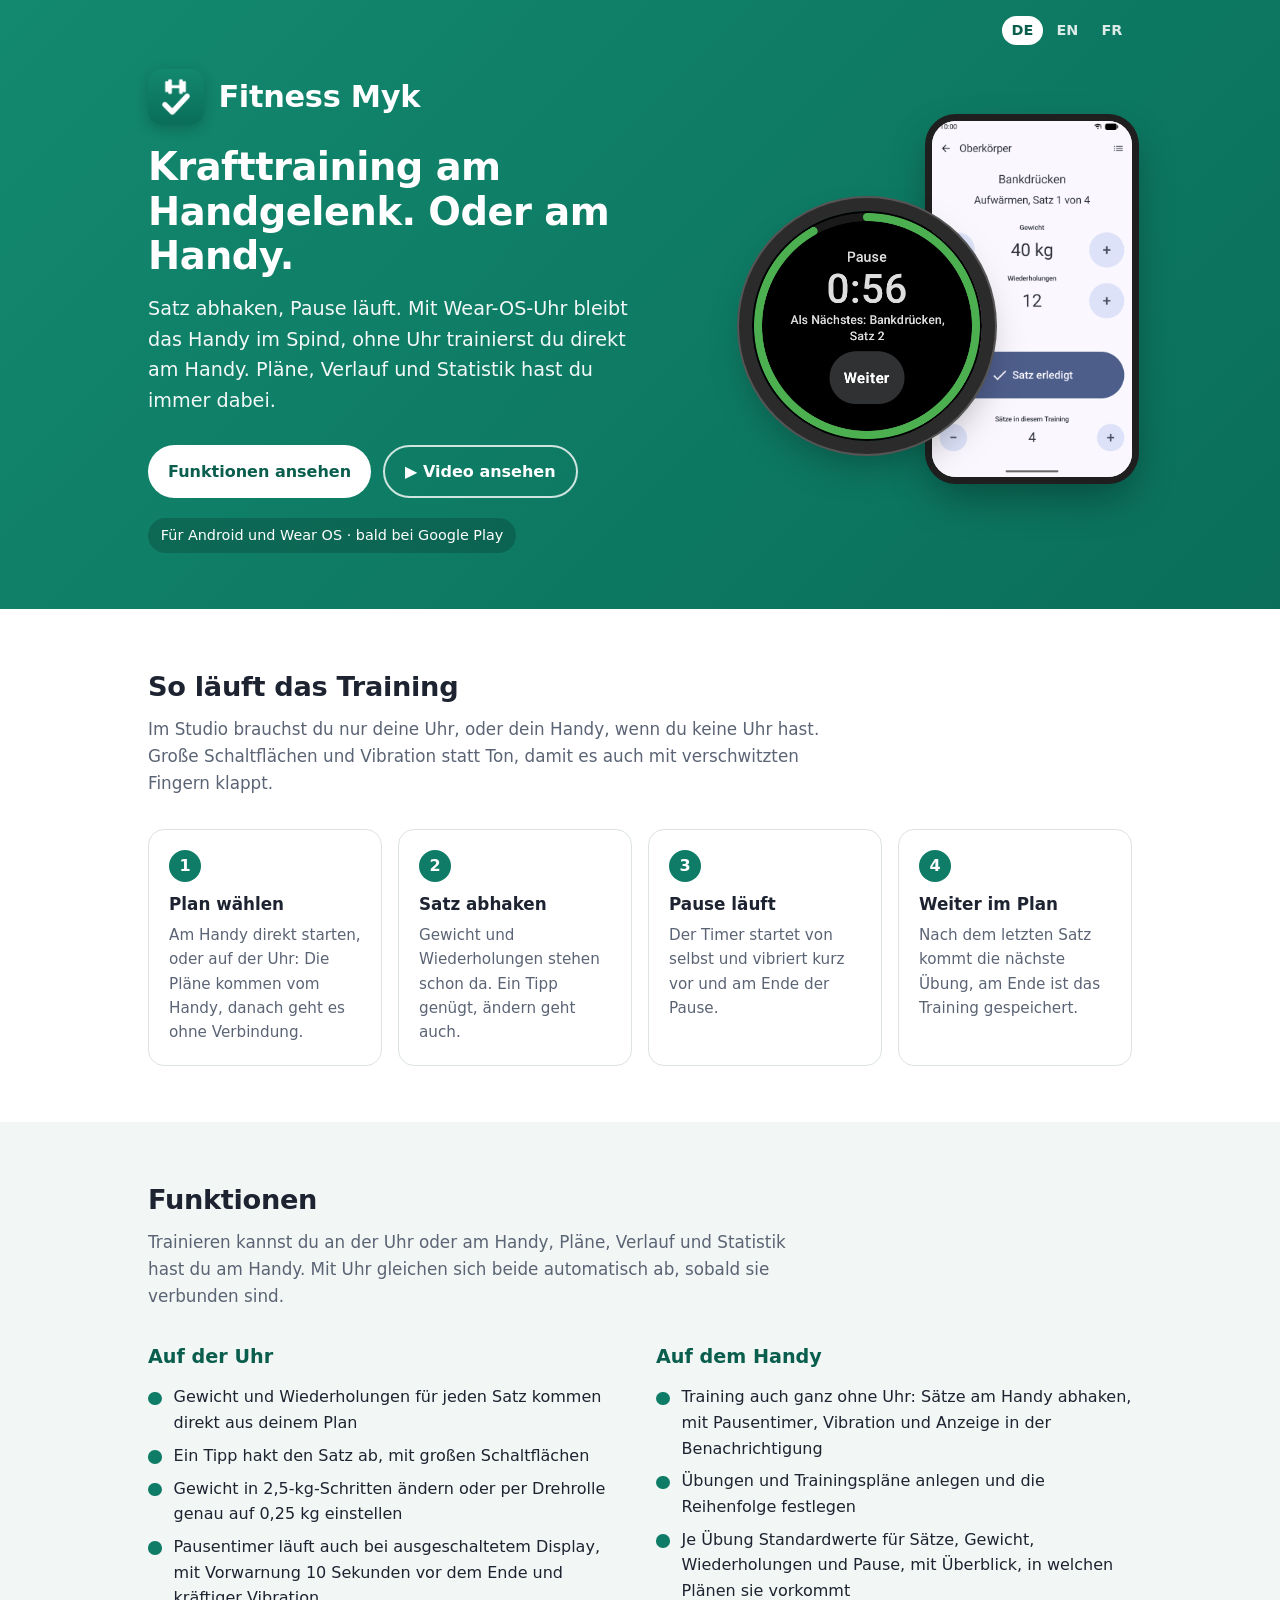
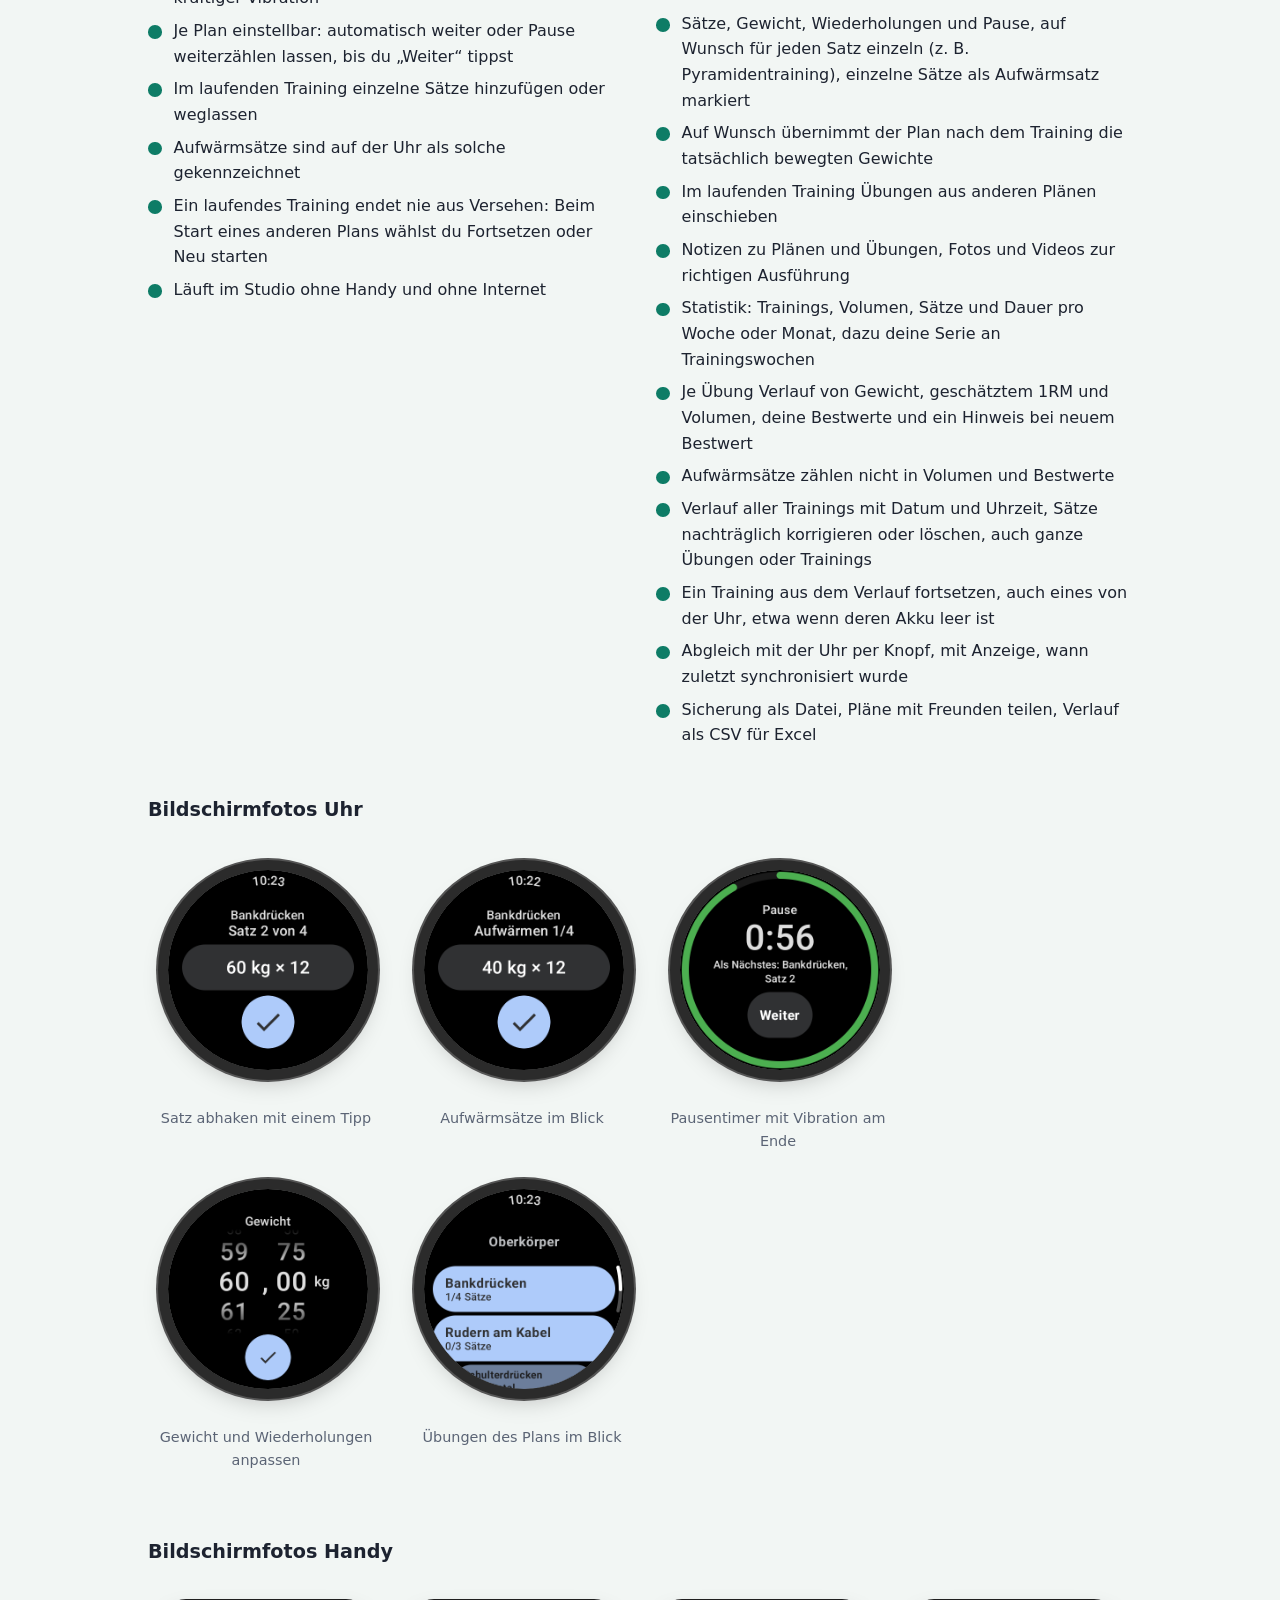
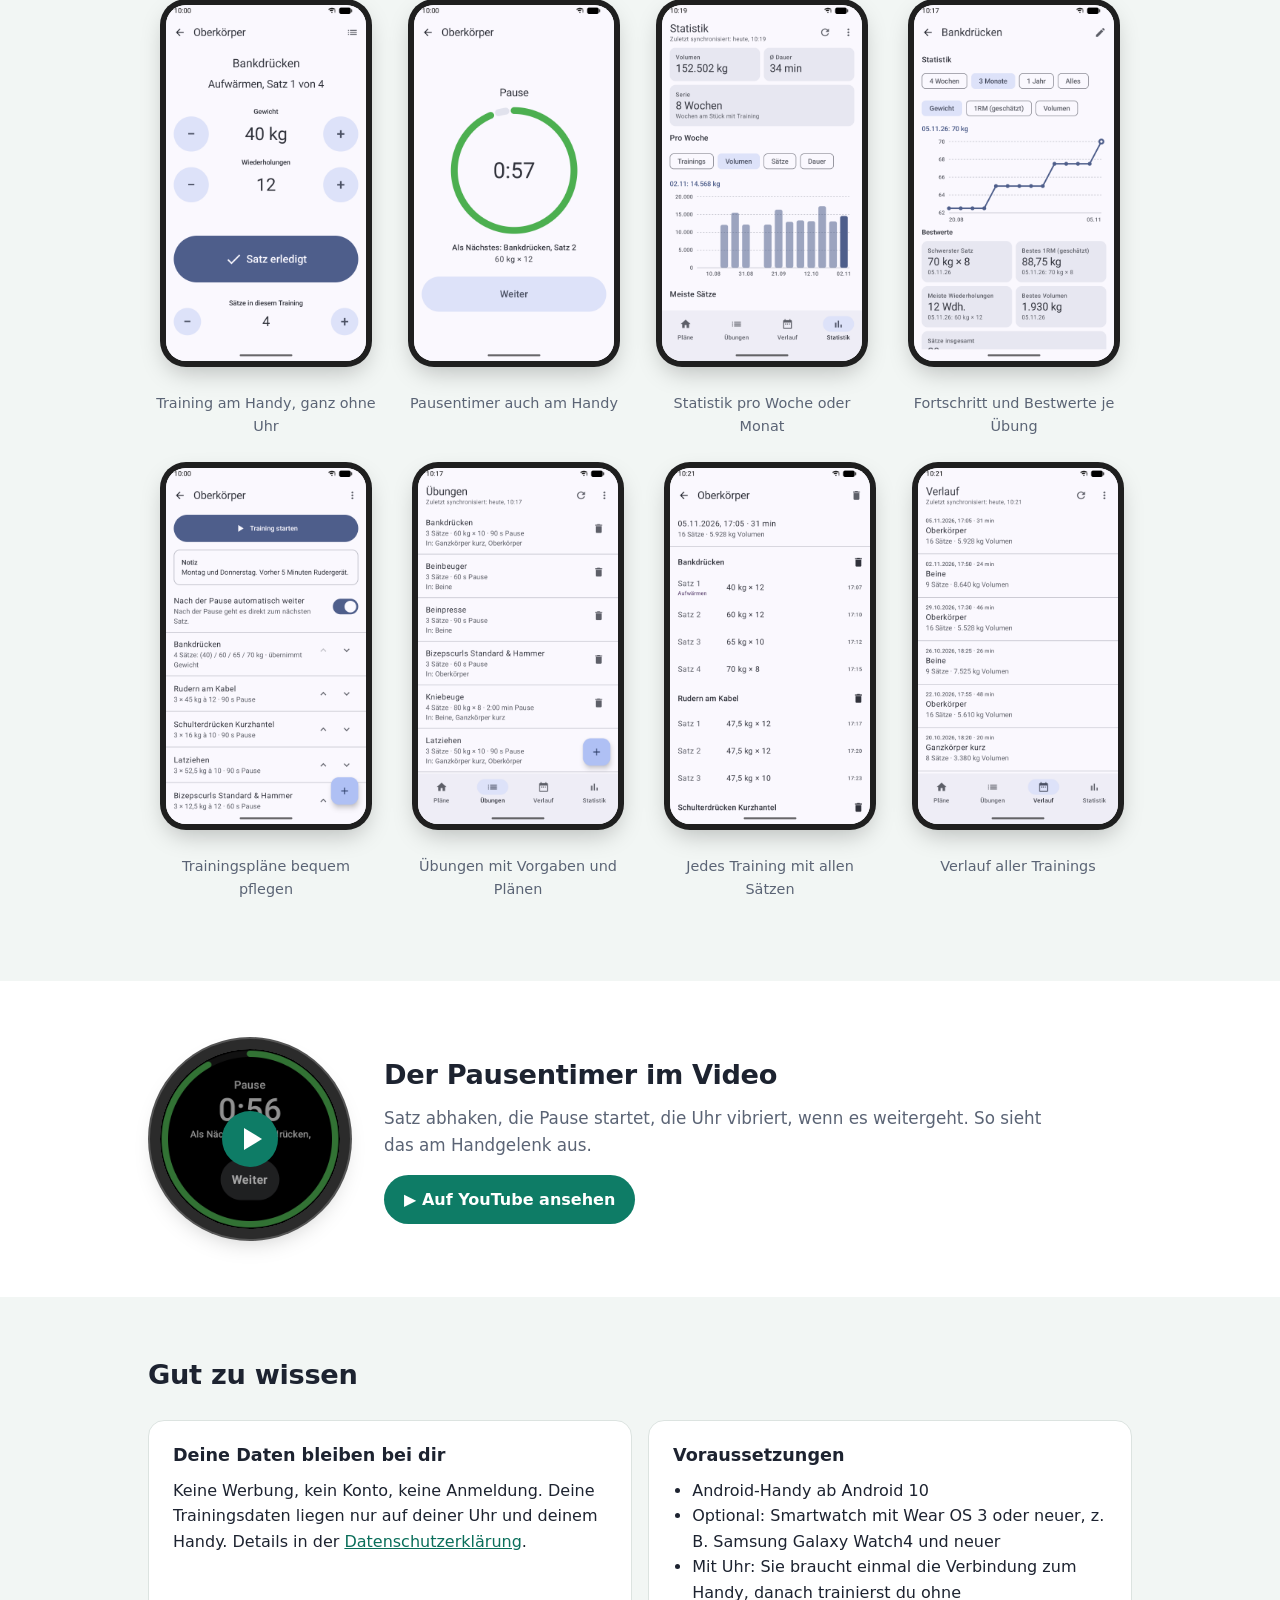
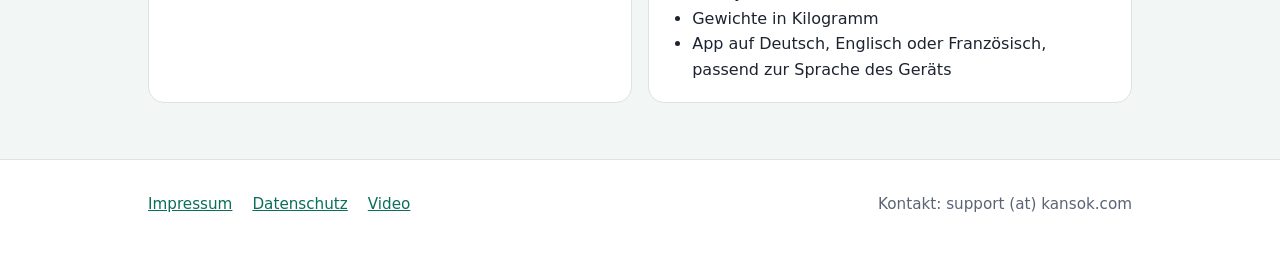
==== commit 2356a72d: "Webseite 1.6.0: neues Icon und gruene Farben Co-Authored-By: Claude Opus 5.5 <noreply@anthropic.com>" ====
--- a/index.html
+++ b/index.html
@@ -127,7 +127,7 @@
 <section>
   <div class="wrap video">
     <a href="https://www.youtube.com/watch?v=dd3W-QZV9yQ" target="_blank" rel="noopener" aria-label="Video auf YouTube ansehen">
-      <div class="shot-watch"><img src="img/uhr-2-pause.png" alt=""><div class="play"><svg viewBox="0 0 56 56"><circle cx="28" cy="28" r="28" fill="#E8642C"/><path d="M22 17v22l18-11z" fill="#fff"/></svg></div></div>
+      <div class="shot-watch"><img src="img/uhr-2-pause.png" alt=""><div class="play"><svg viewBox="0 0 56 56"><circle cx="28" cy="28" r="28" fill="#0E7C66"/><path d="M22 17v22l18-11z" fill="#fff"/></svg></div></div>
     </a>
     <div>
       <h2>Der Pausentimer im Video</h2>
--- a/site.css
+++ b/site.css
@@ -1,10 +1,10 @@
 :root {
-  --bg:#ffffff; --bg-alt:#f6f4f2; --text:#1d2330; --muted:#5b6475; --line:#e3e0dc;
-  --accent:#E8642C; --accent-dark:#c84f1b; --link:#c84f1b; --card:#ffffff;
+  --bg:#ffffff; --bg-alt:#f2f6f4; --text:#1d2330; --muted:#5b6475; --line:#dce3e0;
+  --accent:#0E7C66; --accent-dark:#0A5E4D; --link:#0A6E5A; --card:#ffffff;
 }
 @media (prefers-color-scheme: dark) {
   :root { --bg:#14171f; --bg-alt:#1b1f29; --text:#e8eaf0; --muted:#a3aabb; --line:#2c3240;
-          --link:#f29a6e; --card:#1f2430; }
+          --link:#5FD3B5; --card:#1f2430; }
 }
 * { box-sizing:border-box; }
 html { background:var(--bg); }
@@ -14,7 +14,7 @@
 .wrap { max-width:64rem; margin:0 auto; padding:0 1.25rem; }
 
 /* Kopf */
-header.hero { background:linear-gradient(135deg, #EE7440 0%, #DC5620 100%); color:#fff; }
+header.hero { background:linear-gradient(135deg, #13896F 0%, #0A6E5A 100%); color:#fff; }
 .hero .wrap { display:grid; grid-template-columns:1.1fr 1fr; gap:2rem; align-items:center;
               padding-top:3rem; padding-bottom:3.5rem; }
 .brand { display:flex; align-items:center; gap:.9rem; margin-bottom:1.25rem; }
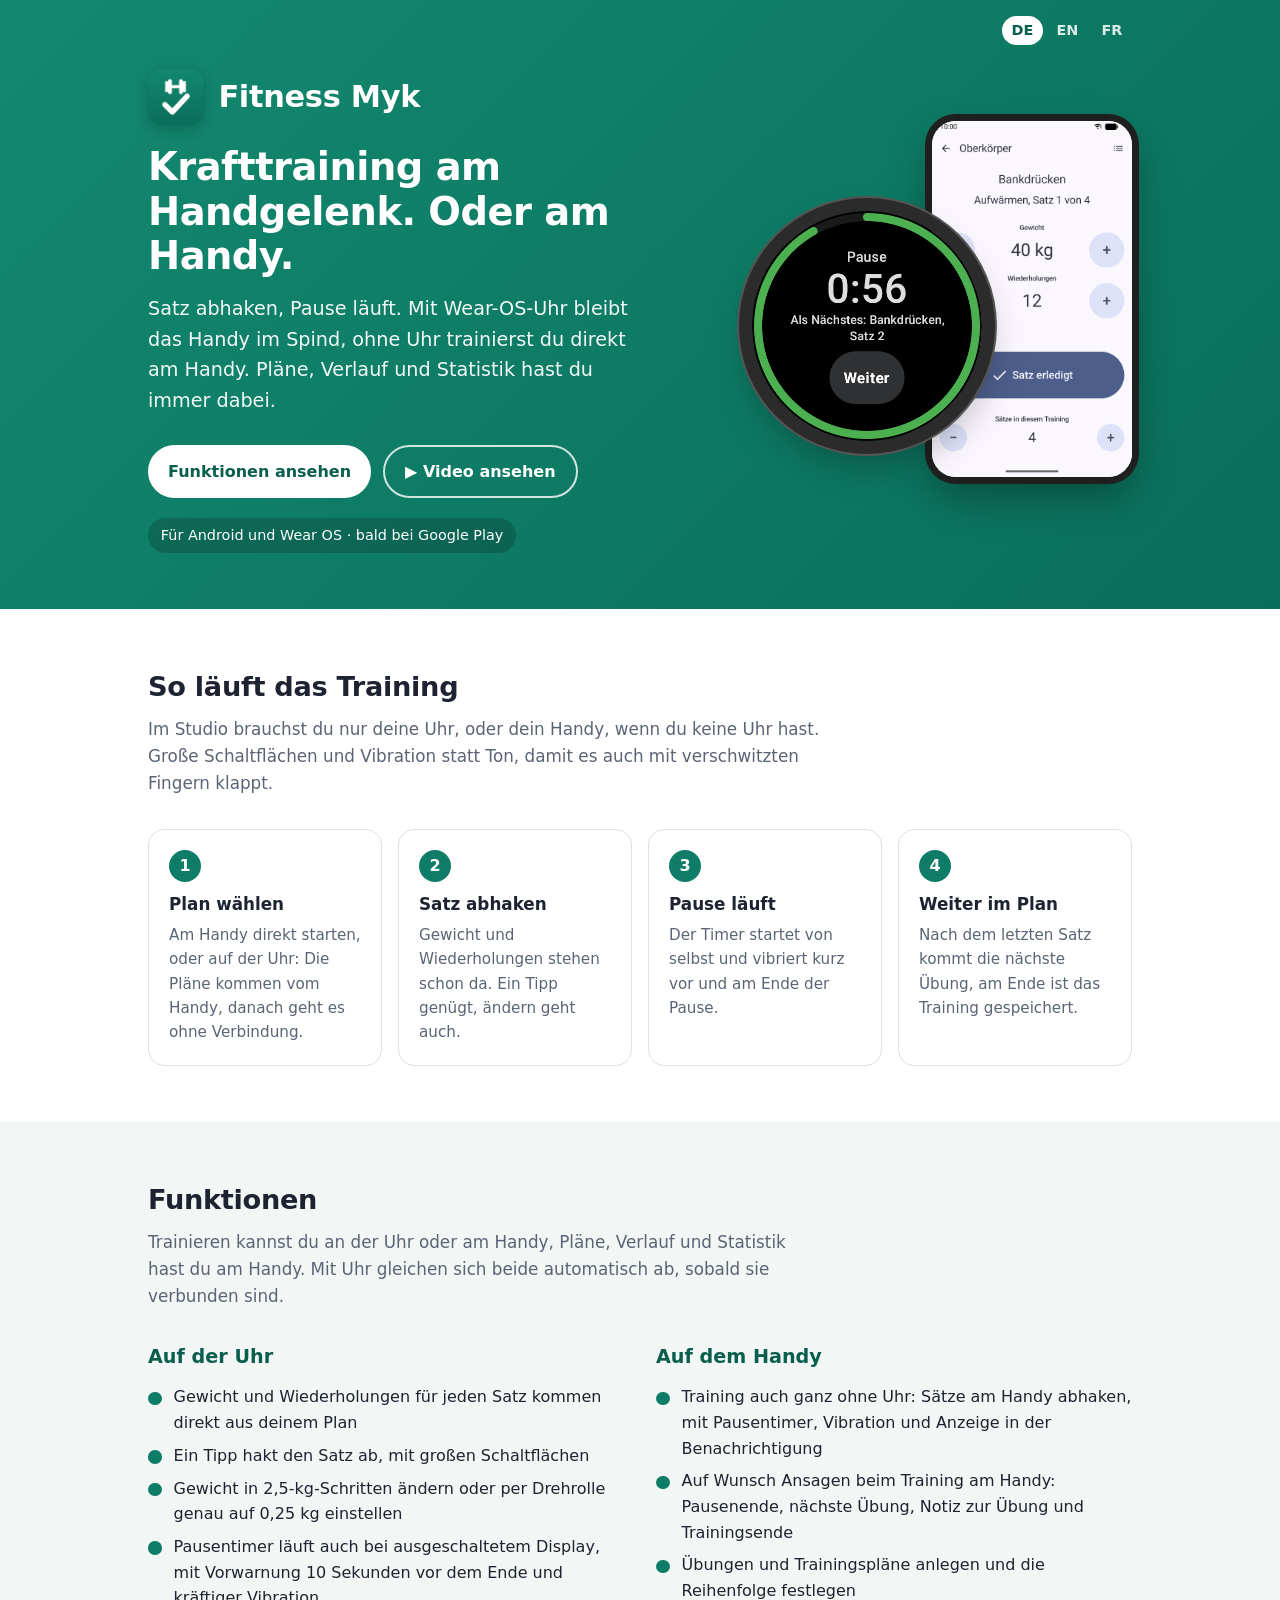
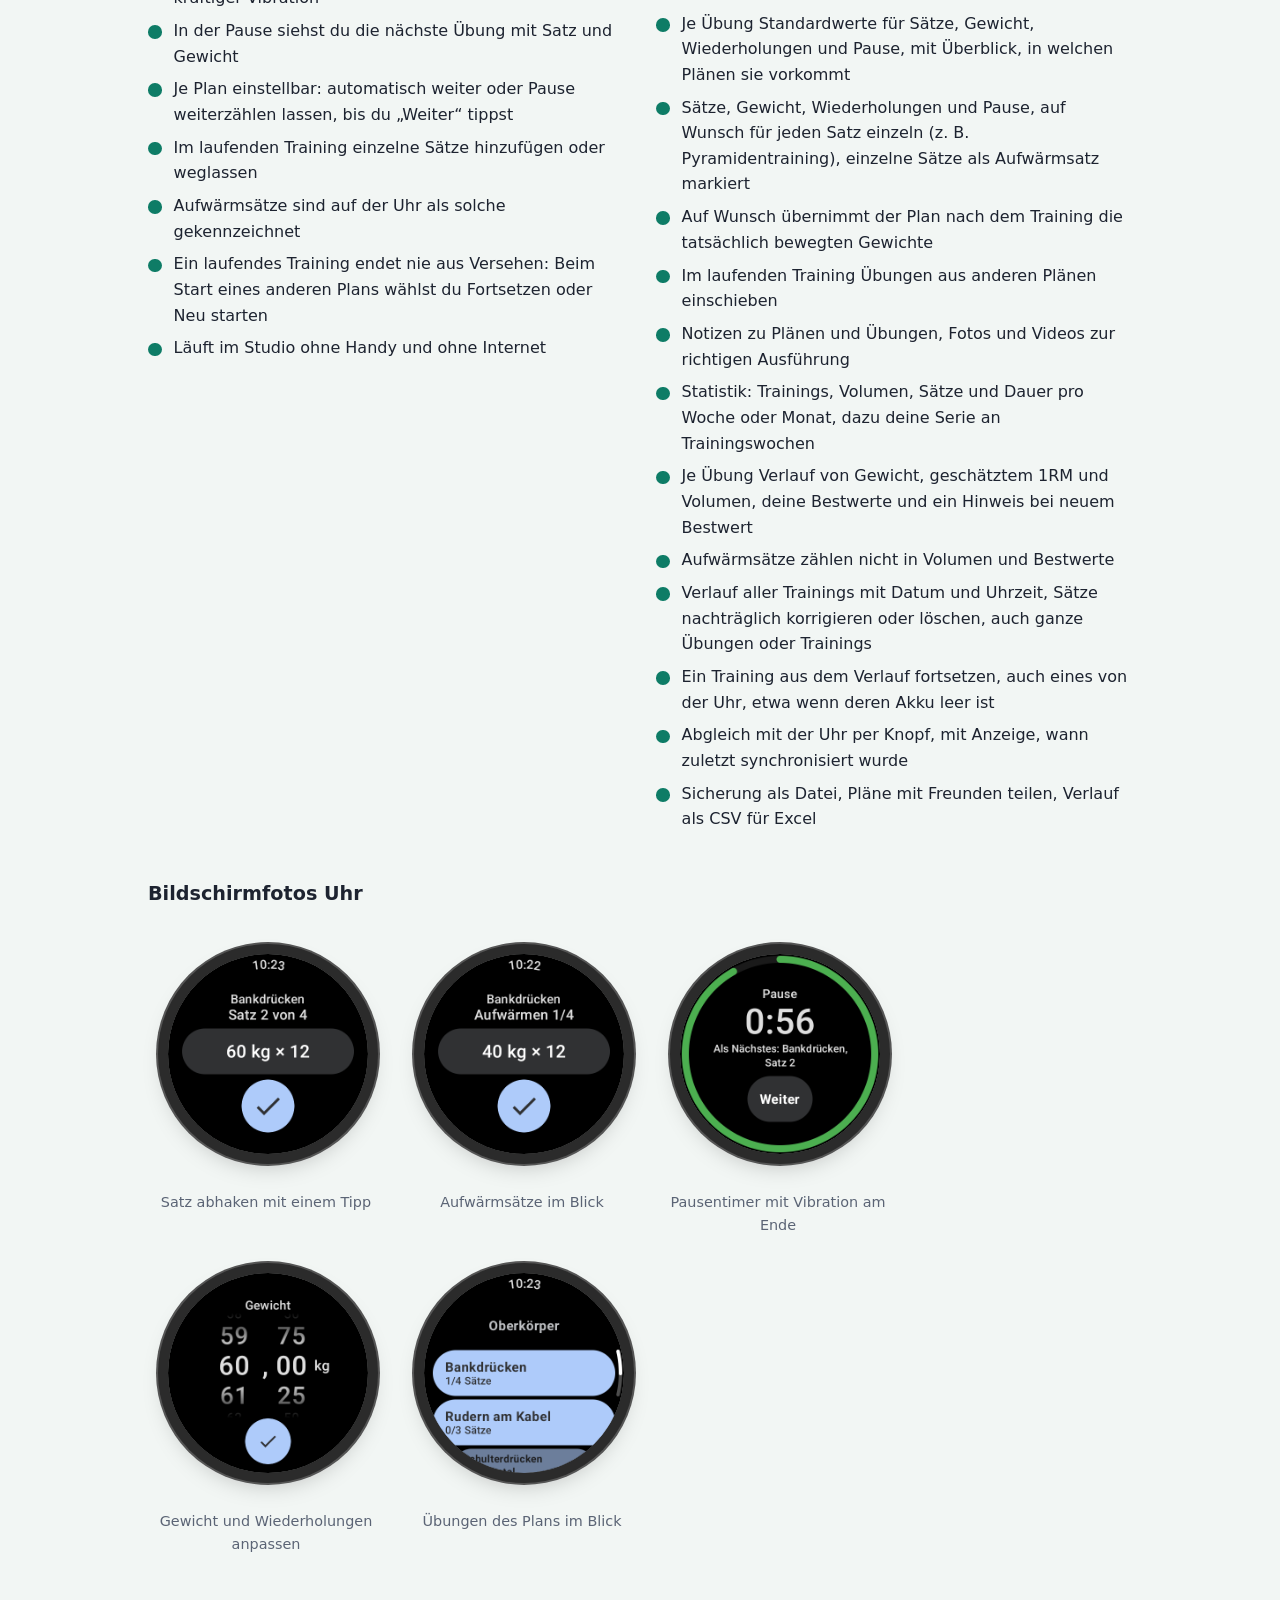
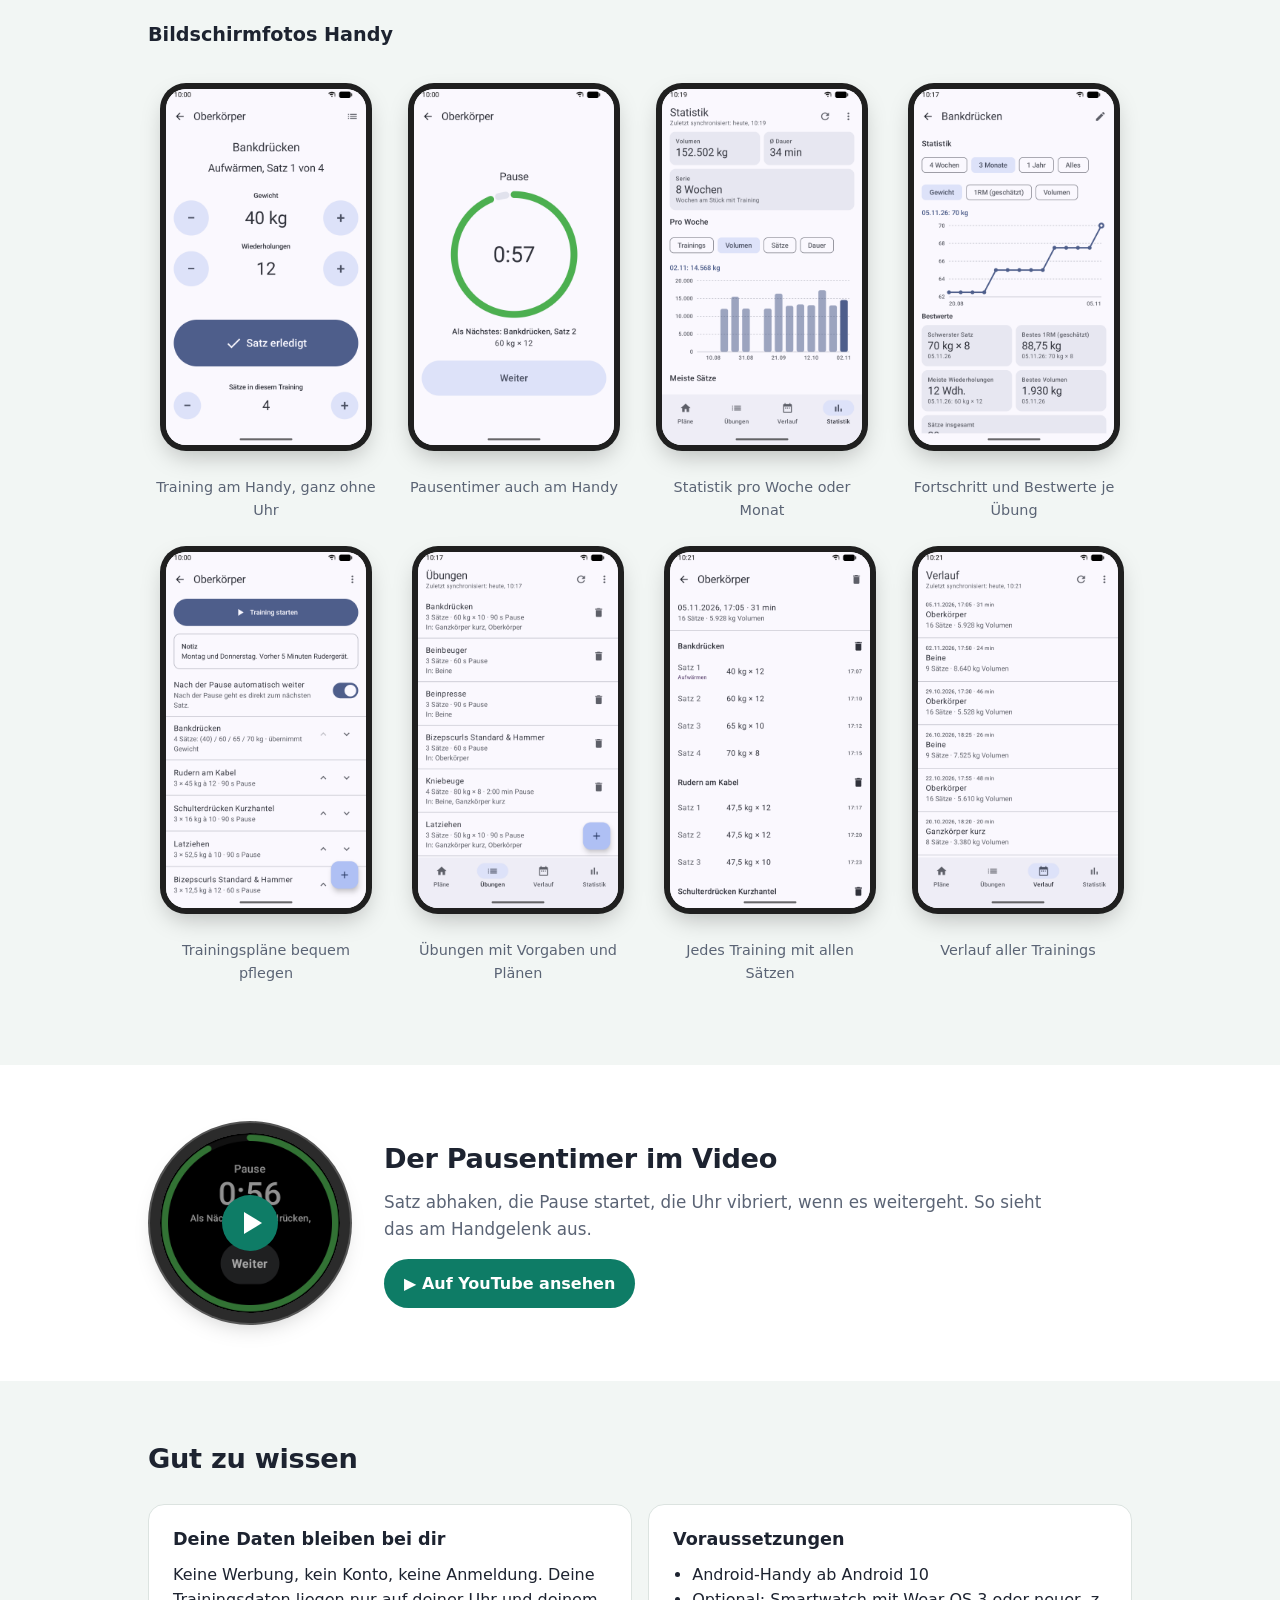
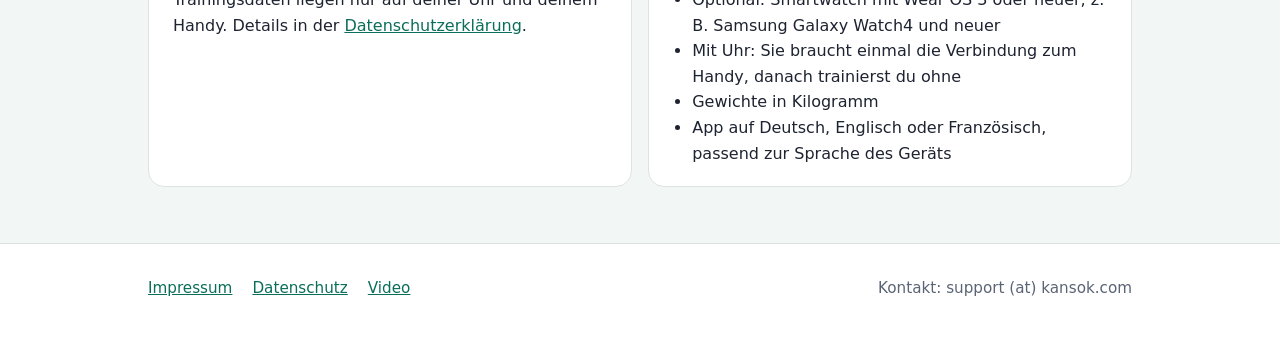
==== commit 051aaf3e: "Version 1.7: Sprachansagen am Handy und Gewicht in der Uhr-Pause Co-Authored-By: Claude Opus 5.5 <no" ====
--- a/index.html
+++ b/index.html
@@ -60,6 +60,7 @@
           <li>Ein Tipp hakt den Satz ab, mit großen Schaltflächen</li>
           <li>Gewicht in 2,5-kg-Schritten ändern oder per Drehrolle genau auf 0,25 kg einstellen</li>
           <li>Pausentimer läuft auch bei ausgeschaltetem Display, mit Vorwarnung 10 Sekunden vor dem Ende und kräftiger Vibration</li>
+          <li>In der Pause siehst du die nächste Übung mit Satz und Gewicht</li>
           <li>Je Plan einstellbar: automatisch weiter oder Pause weiterzählen lassen, bis du „Weiter“ tippst</li>
           <li>Im laufenden Training einzelne Sätze hinzufügen oder weglassen</li>
           <li>Aufwärmsätze sind auf der Uhr als solche gekennzeichnet</li>
@@ -71,6 +72,7 @@
         <h3>Auf dem Handy</h3>
         <ul class="check">
           <li>Training auch ganz ohne Uhr: Sätze am Handy abhaken, mit Pausentimer, Vibration und Anzeige in der Benachrichtigung</li>
+          <li>Auf Wunsch Ansagen beim Training am Handy: Pausenende, nächste Übung, Notiz zur Übung und Trainingsende</li>
           <li>Übungen und Trainingspläne anlegen und die Reihenfolge festlegen</li>
           <li>Je Übung Standardwerte für Sätze, Gewicht, Wiederholungen und Pause, mit Überblick, in welchen Plänen sie vorkommt</li>
           <li>Sätze, Gewicht, Wiederholungen und Pause, auf Wunsch für jeden Satz einzeln (z. B. Pyramidentraining), einzelne Sätze als Aufwärmsatz markiert</li>
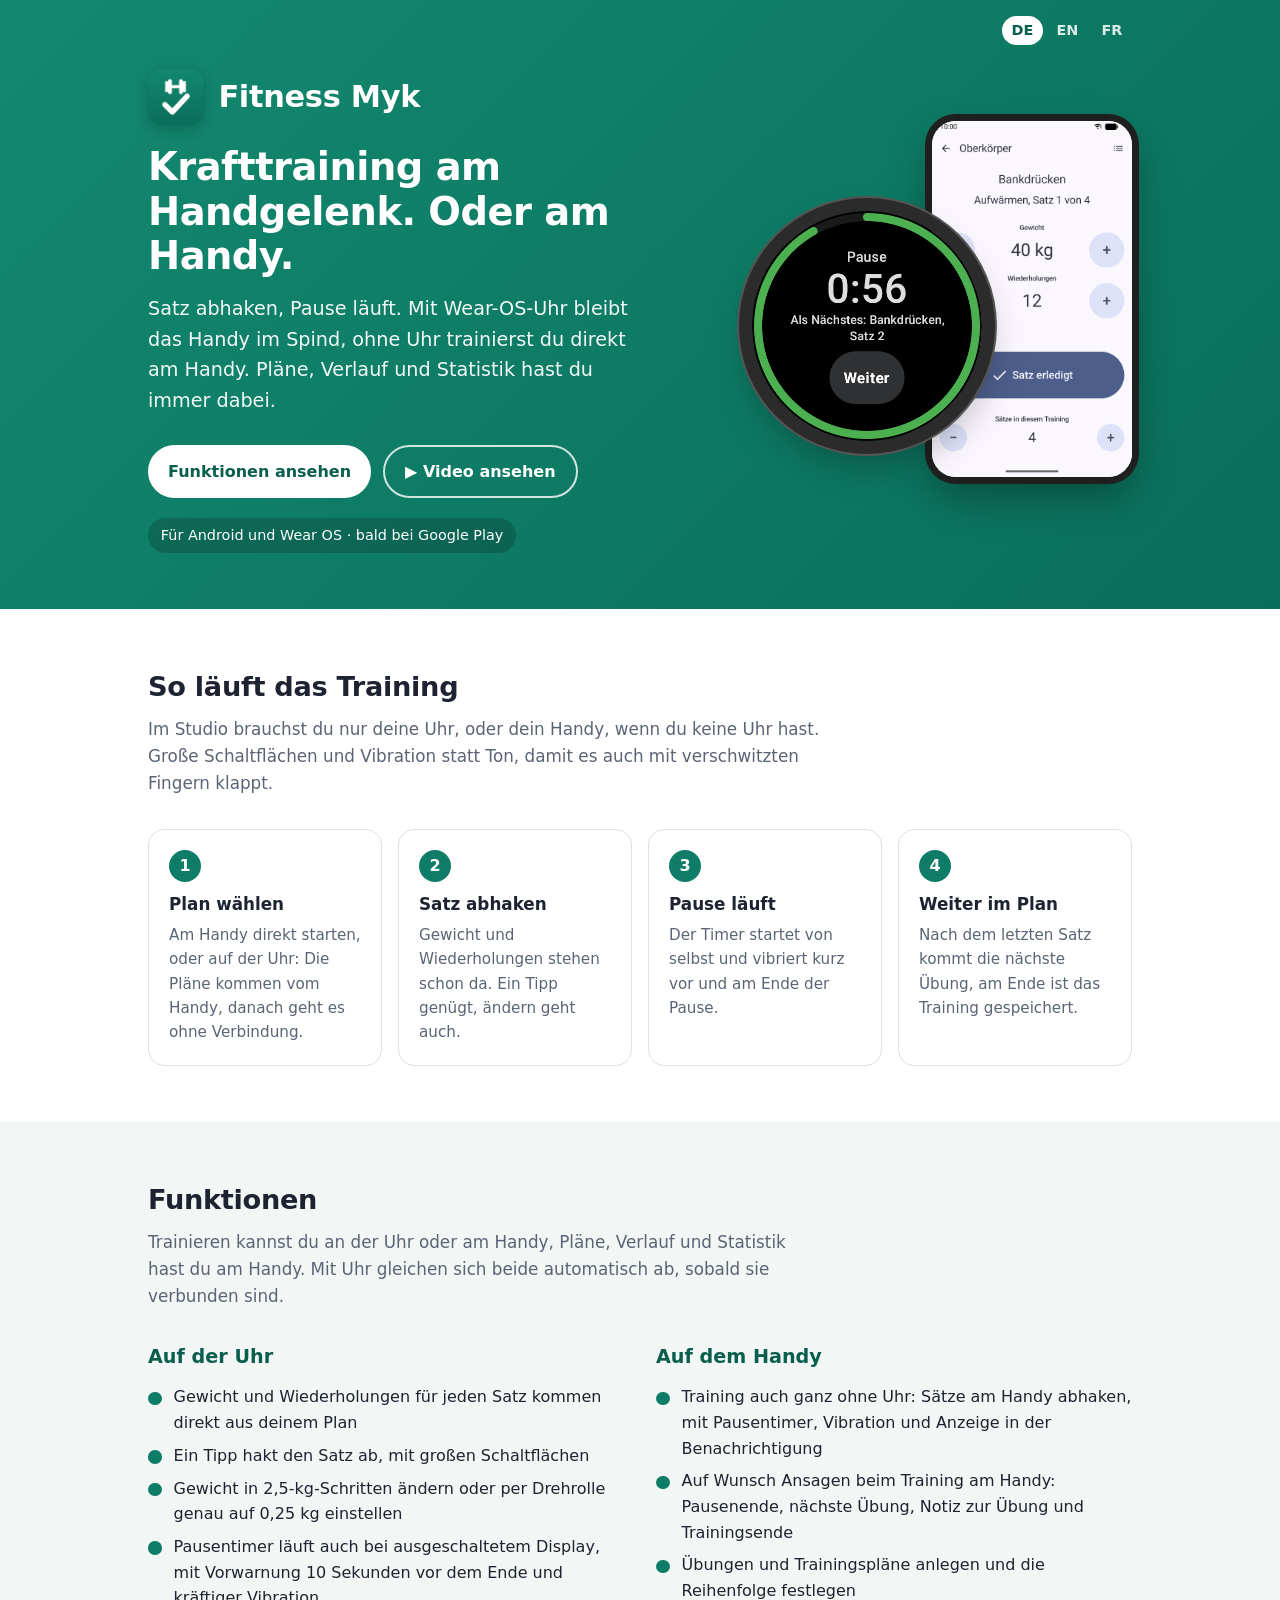
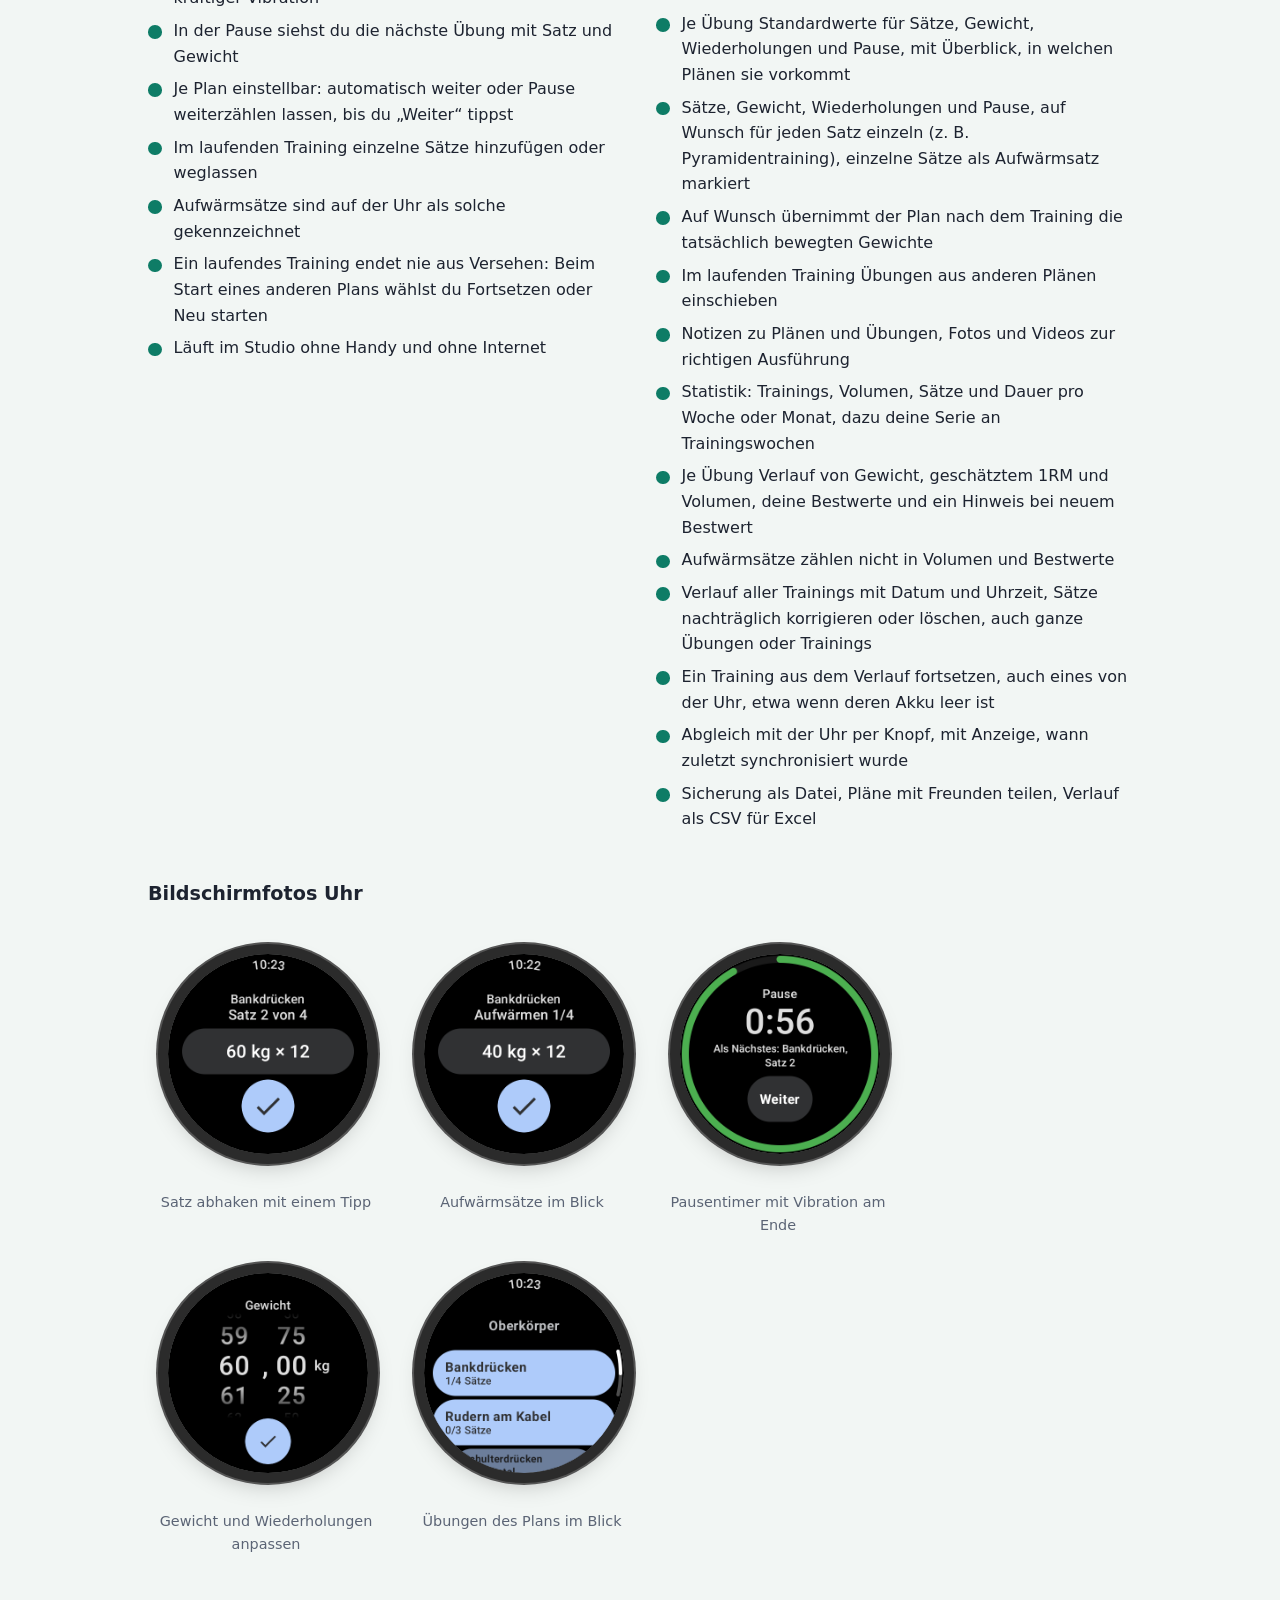
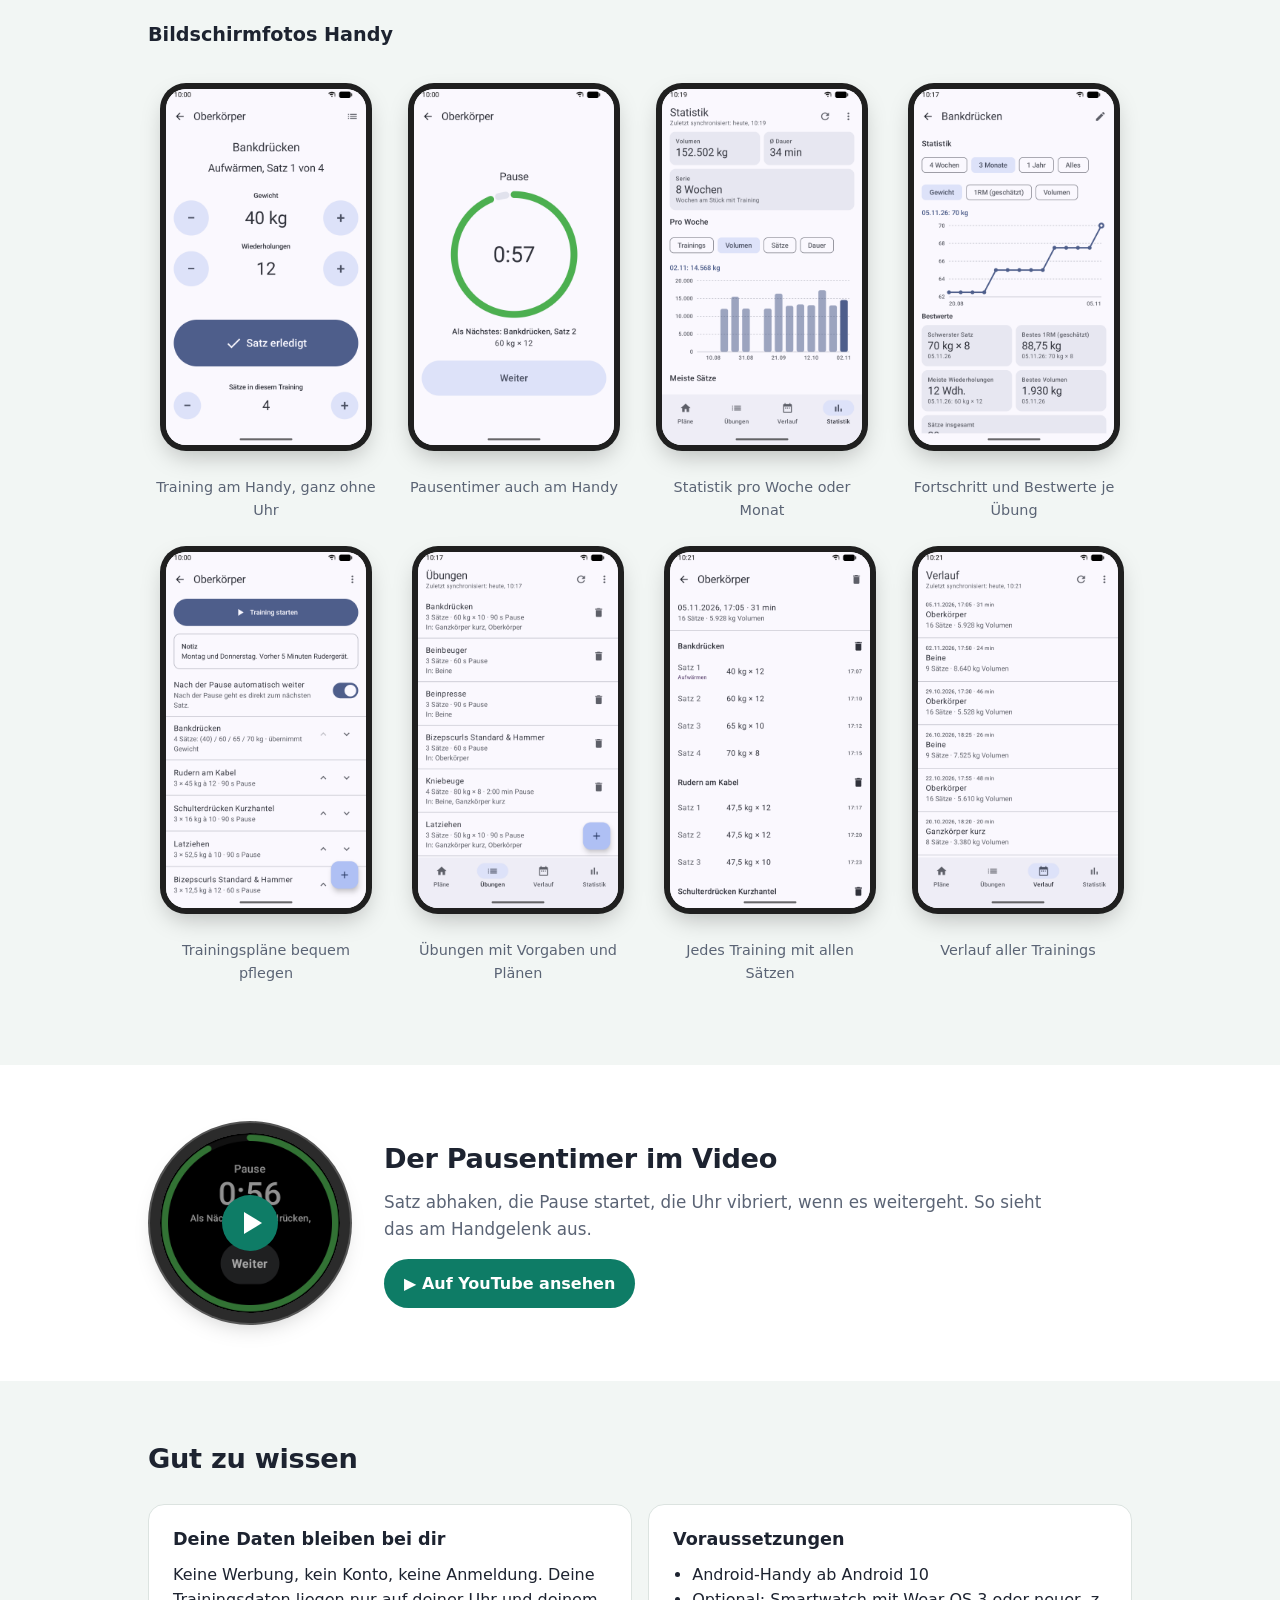
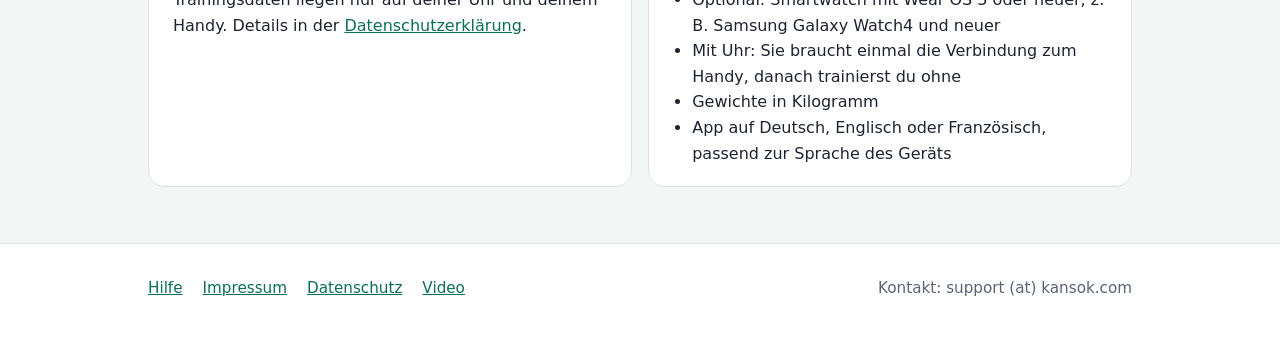
==== commit fc8969e2: "Hilfe und haeufige Fragen (DE, EN, FR) Neue Hilfeseiten hilfe.html, en/help.html und fr/aide.html, v" ====
--- a/index.html
+++ b/index.html
@@ -165,7 +165,7 @@
 
 <footer>
   <div class="wrap">
-    <nav aria-label="Rechtliches"><a href="impressum.html">Impressum</a><a href="datenschutz.html">Datenschutz</a><a href="https://www.youtube.com/watch?v=dd3W-QZV9yQ" target="_blank" rel="noopener">Video</a></nav>
+    <nav aria-label="Rechtliches"><a href="hilfe.html">Hilfe</a><a href="impressum.html">Impressum</a><a href="datenschutz.html">Datenschutz</a><a href="https://www.youtube.com/watch?v=dd3W-QZV9yQ" target="_blank" rel="noopener">Video</a></nav>
     <span>Kontakt: support (at) kansok.com</span>
   </div>
 </footer>
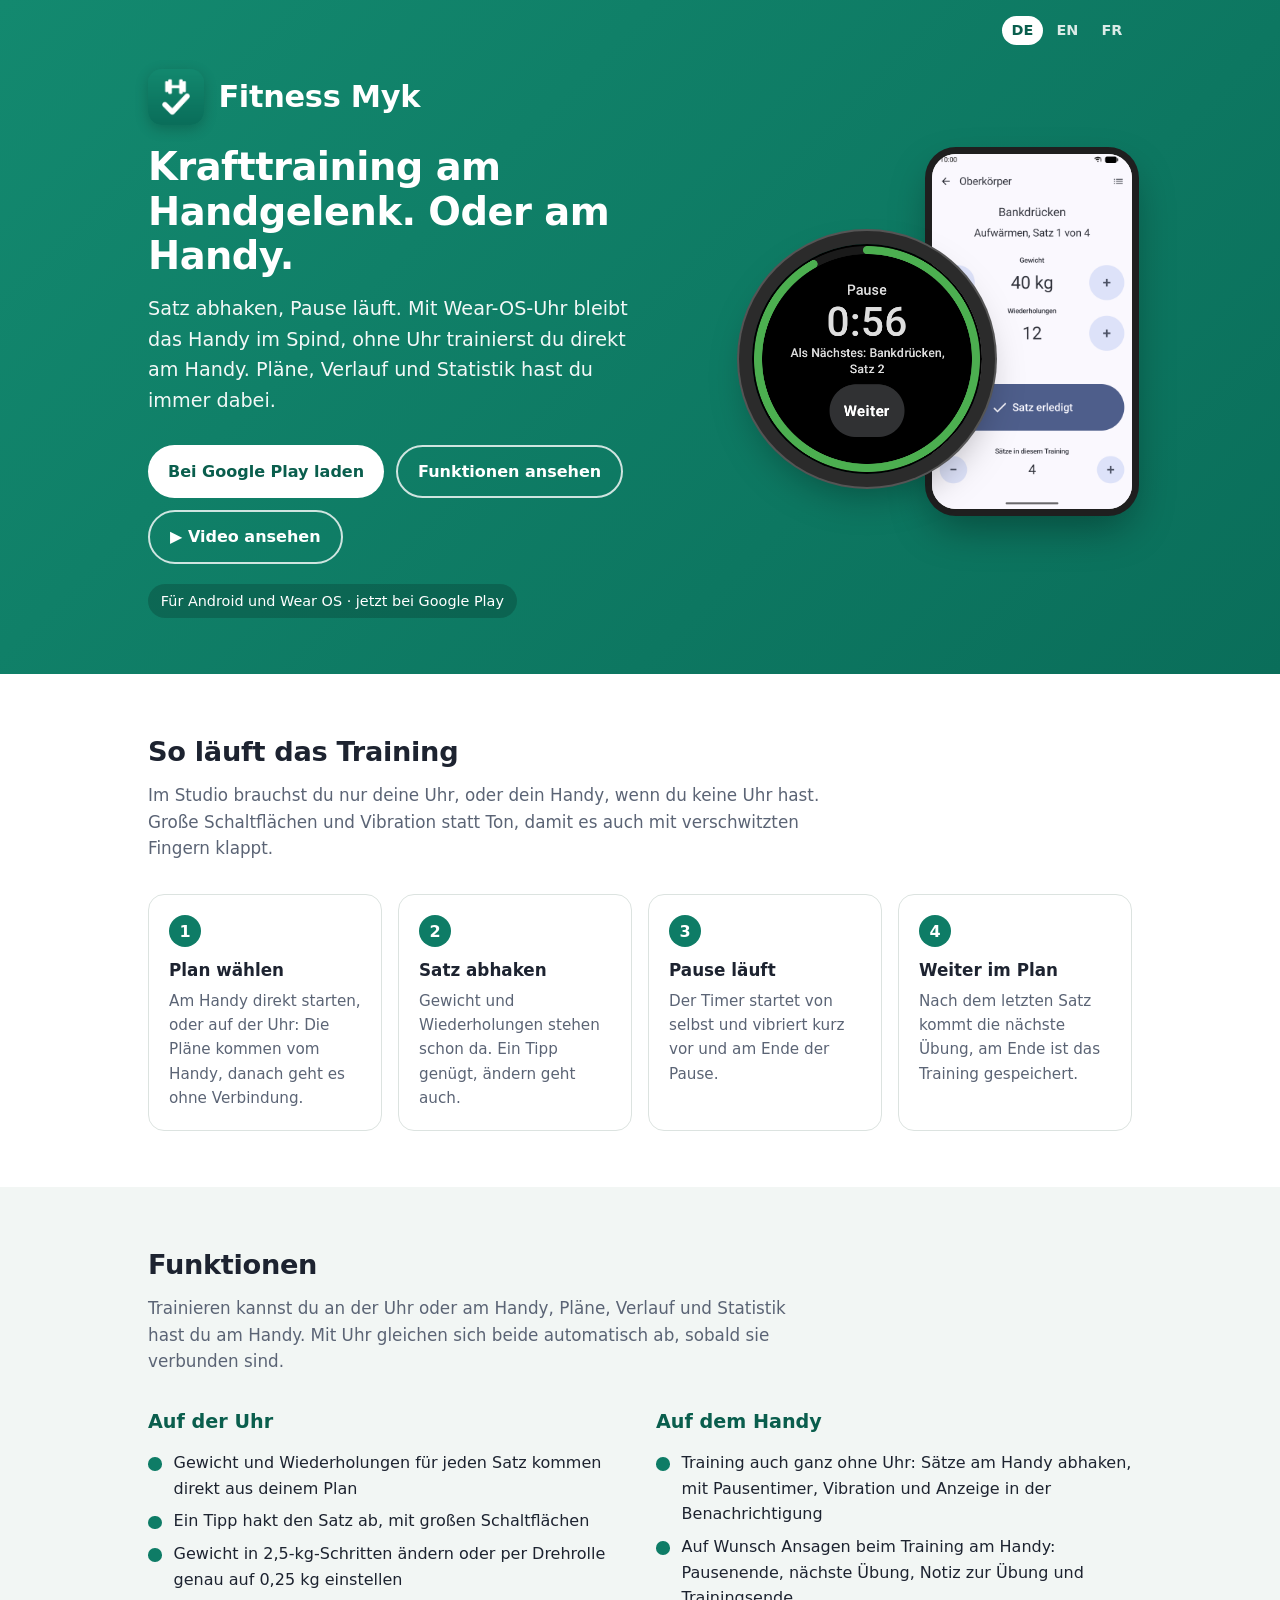
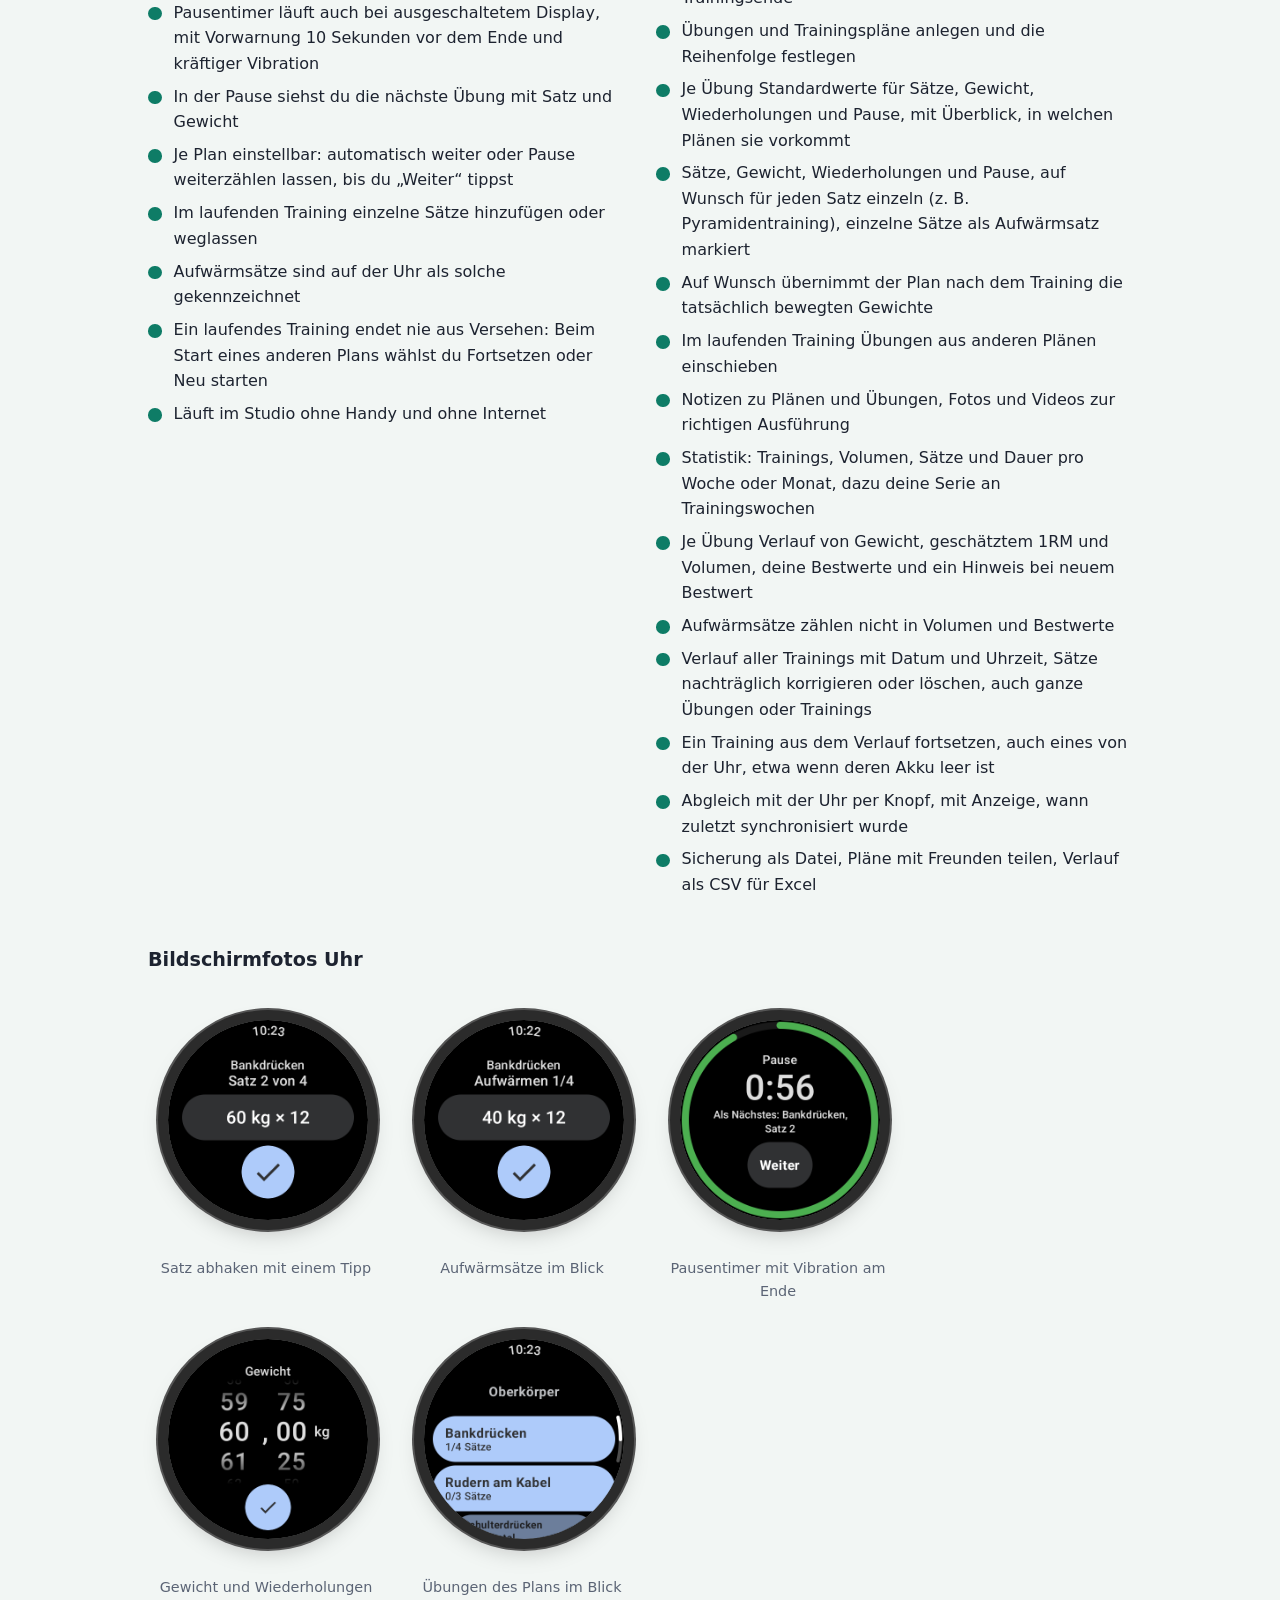
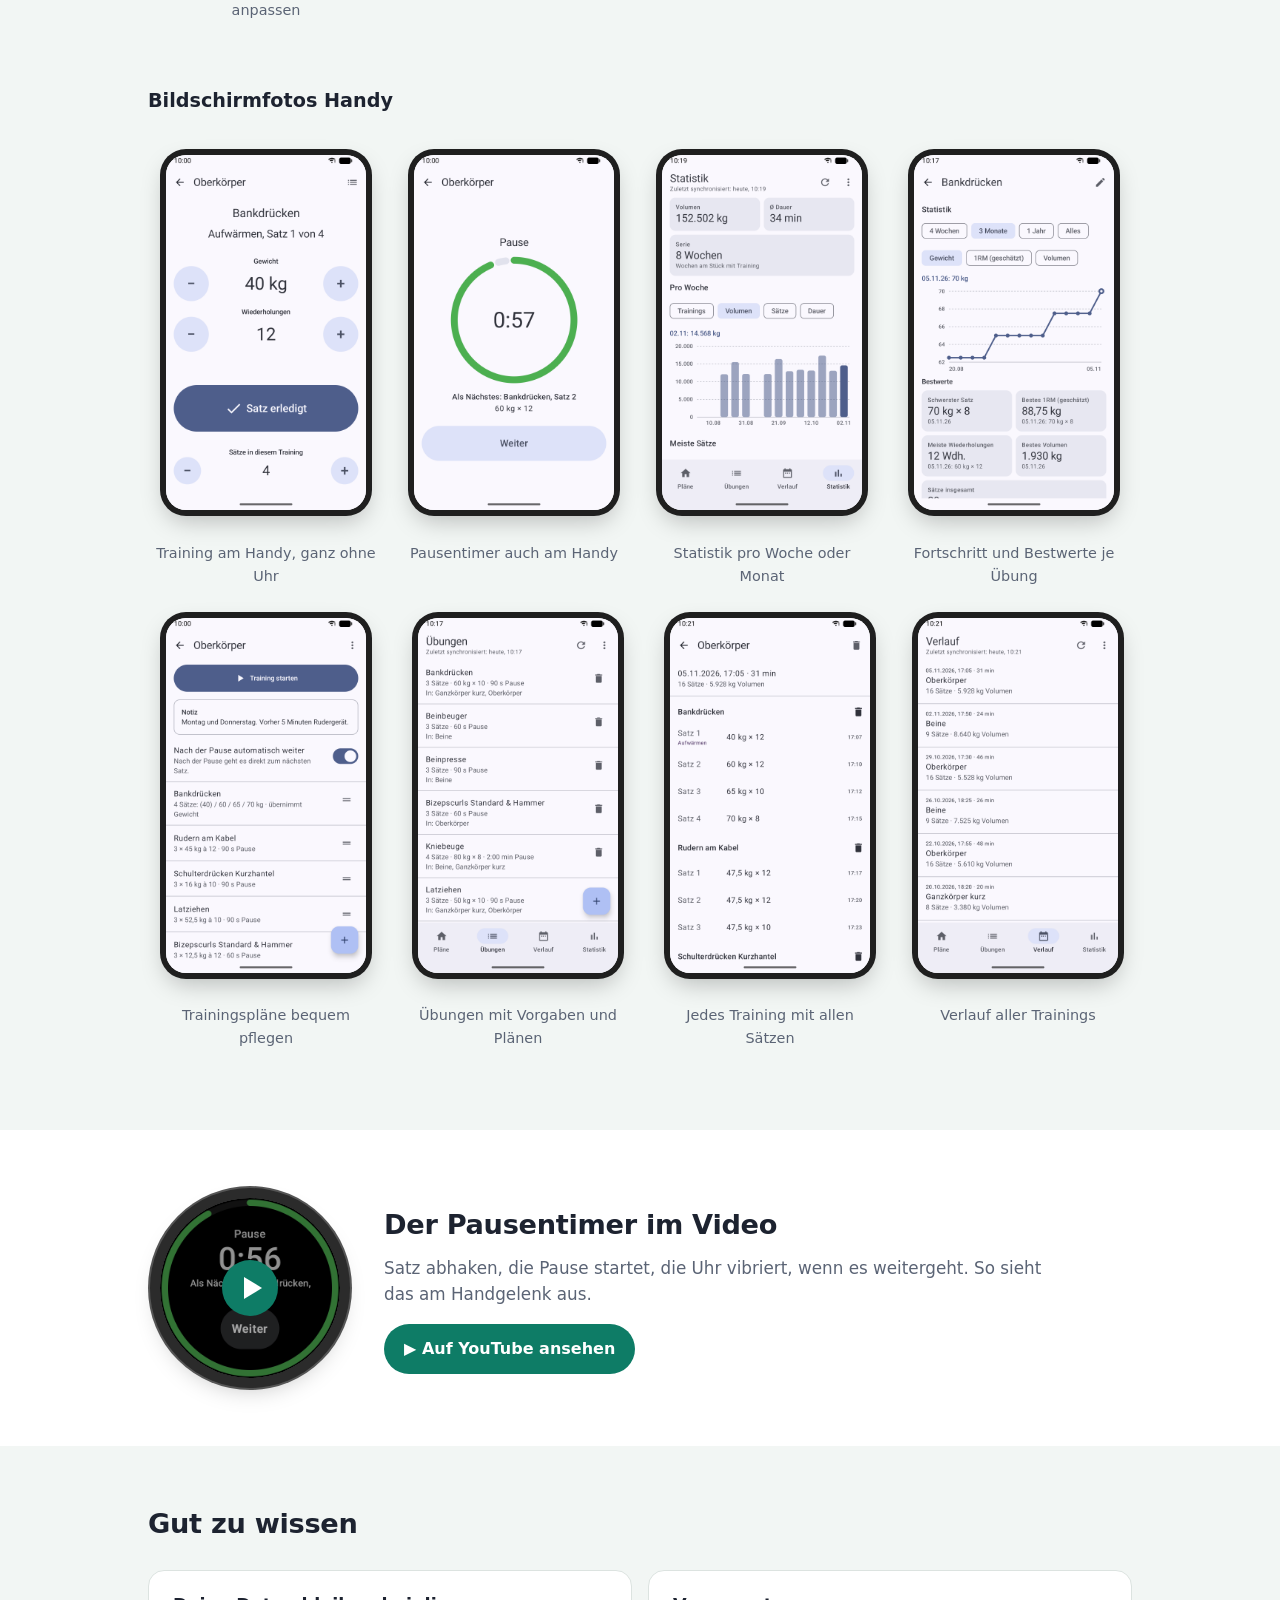
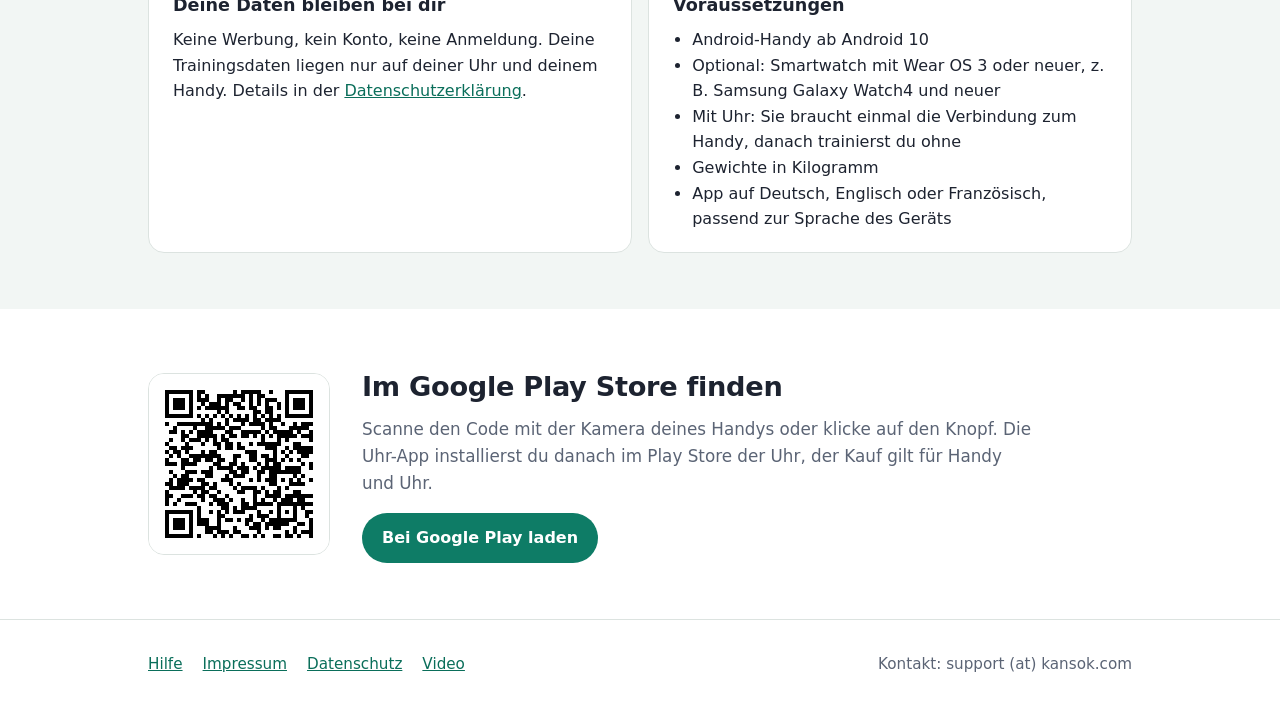
==== commit 76fb1737: "App ist bei Google Play: Knopf oben und QR-Code am Seitenende (DE, EN, FR) Co-Authored-By: Claude Op" ====
--- a/index.html
+++ b/index.html
@@ -21,10 +21,11 @@
       <h1>Krafttraining am Handgelenk. Oder am Handy.</h1>
       <p class="lead">Satz abhaken, Pause läuft. Mit Wear-OS-Uhr bleibt das Handy im Spind, ohne Uhr trainierst du direkt am Handy. Pläne, Verlauf und Statistik hast du immer dabei.</p>
       <div class="buttons">
-        <a class="btn btn-light" href="#funktionen">Funktionen ansehen</a>
+        <a class="btn btn-light" href="https://play.google.com/store/apps/details?id=de.socke.fitnessmaik" target="_blank" rel="noopener">Bei Google Play laden</a>
+        <a class="btn btn-ghost" href="#funktionen">Funktionen ansehen</a>
         <a class="btn btn-ghost" href="https://www.youtube.com/watch?v=dd3W-QZV9yQ" target="_blank" rel="noopener">▶ Video ansehen</a>
       </div>
-      <span class="badge">Für Android und Wear OS · bald bei Google Play</span>
+      <span class="badge">Für Android und Wear OS · jetzt bei Google Play</span>
     </div>
     <div class="devices" aria-hidden="true">
       <div class="phone"><img src="img/handy-2-satz.png" alt=""></div>
@@ -161,6 +162,17 @@
   </div>
 </section>
 
+<section id="download">
+  <div class="wrap get">
+    <a class="qr" href="https://play.google.com/store/apps/details?id=de.socke.fitnessmaik" target="_blank" rel="noopener"><img src="img/qr-google-play.svg" alt="QR-Code: Fitness Myk bei Google Play" width="180" height="180"></a>
+    <div>
+      <h2>Im Google Play Store finden</h2>
+      <p class="intro"><span class="qr-hint">Scanne den Code mit der Kamera deines Handys oder klicke auf den Knopf. </span>Die Uhr-App installierst du danach im Play Store der Uhr, der Kauf gilt für Handy und Uhr.</p>
+      <a class="btn btn-accent" href="https://play.google.com/store/apps/details?id=de.socke.fitnessmaik" target="_blank" rel="noopener">Bei Google Play laden</a>
+    </div>
+  </div>
+</section>
+
 </main>
 
 <footer>
--- a/site.css
+++ b/site.css
@@ -81,6 +81,12 @@
 .video .play { position:absolute; inset:0; display:grid; place-items:center; background:rgba(0,0,0,.35); }
 .video .play svg { width:56px; height:56px; }
 
+.btn-accent { background:var(--accent); color:#fff; }
+.get { display:grid; grid-template-columns:auto 1fr; gap:2rem; align-items:center; }
+.get .qr { display:block; background:#fff; border:1px solid var(--line); border-radius:16px; overflow:hidden; }
+.get .qr img { display:block; width:180px; height:180px; }
+.get .intro { margin-bottom:1rem; }
+
 .cards { display:grid; grid-template-columns:1fr 1fr; gap:1rem; }
 .card { background:var(--card); border:1px solid var(--line); border-radius:16px; padding:1.25rem 1.5rem; }
 .card h3 { margin:0 0 .5rem; font-size:1.1rem; }
@@ -100,6 +106,8 @@
   .steps { grid-template-columns:1fr 1fr; }
   .features, .cards { grid-template-columns:1fr; }
   .video { grid-template-columns:1fr; justify-items:start; }
+  .get { grid-template-columns:1fr; }
+  .get .qr, .qr-hint { display:none; }
 }
 @media (max-width: 480px) { .steps { grid-template-columns:1fr; } }
 
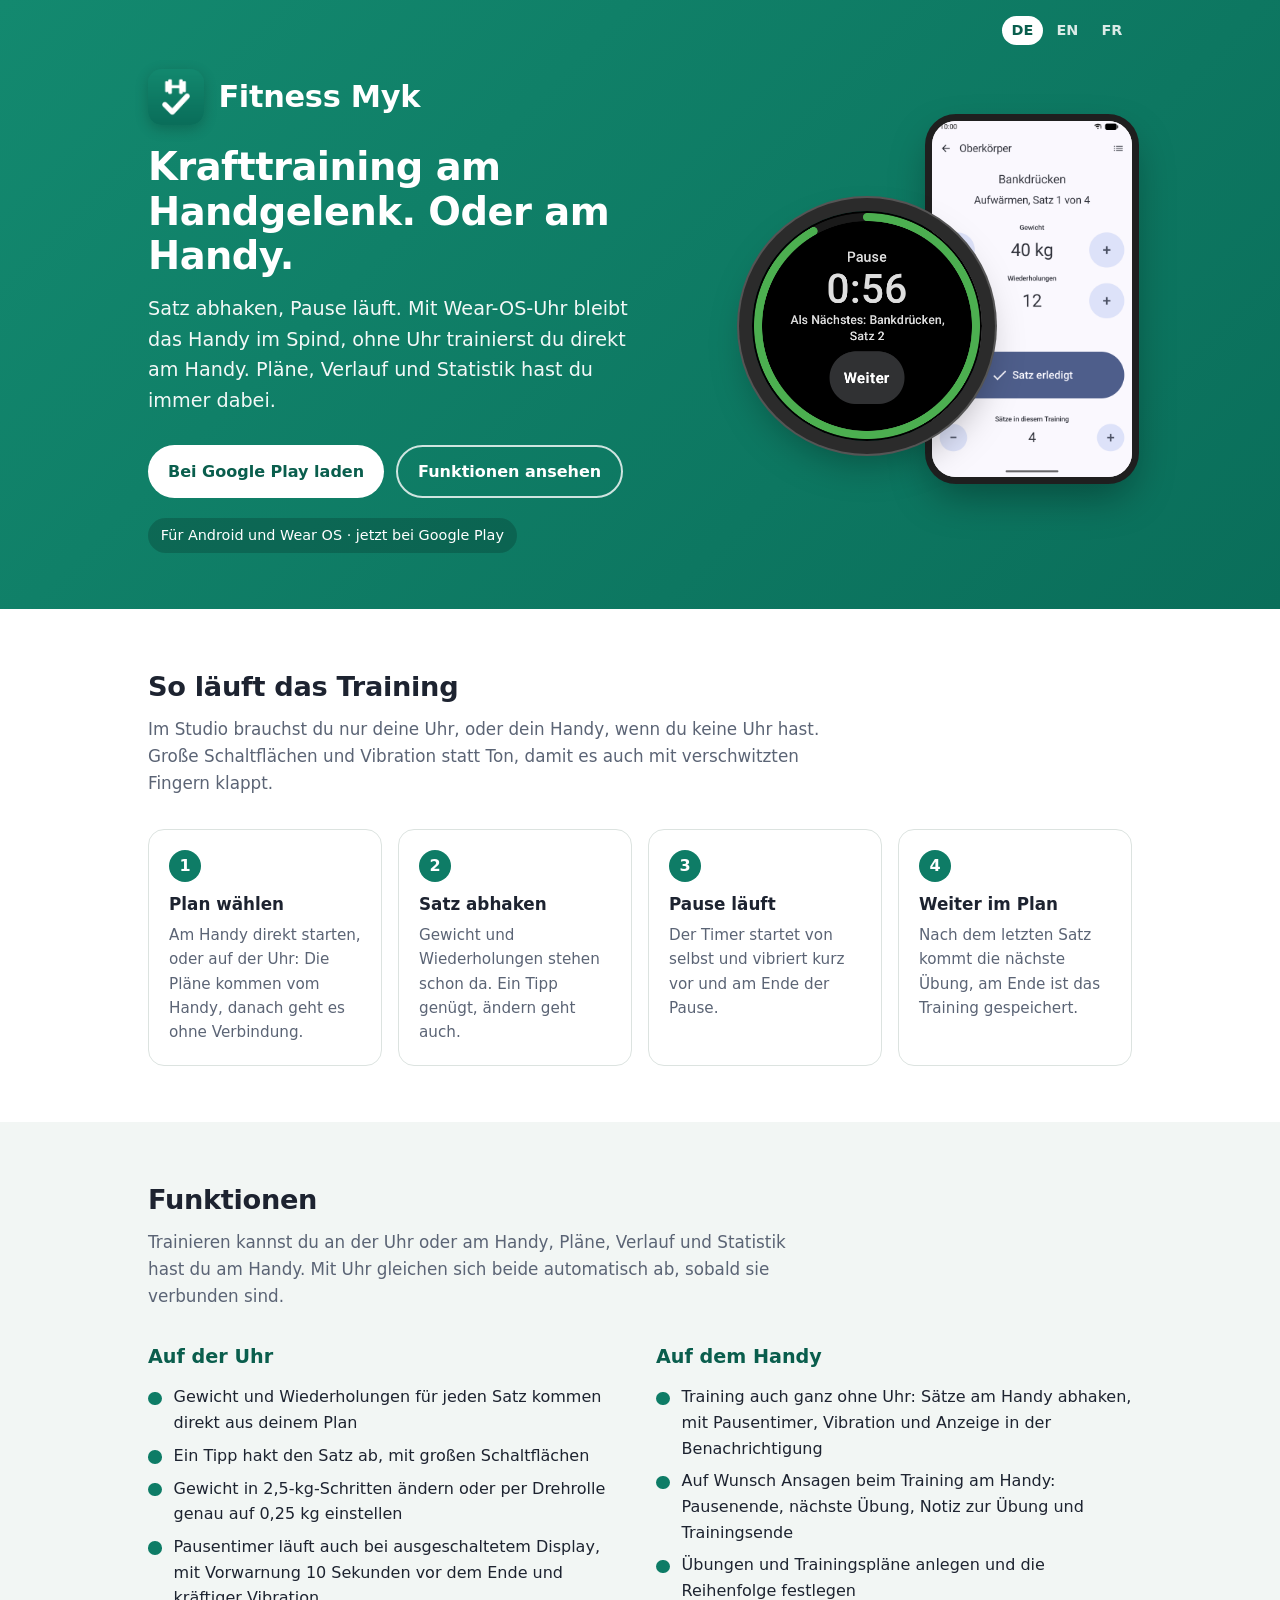
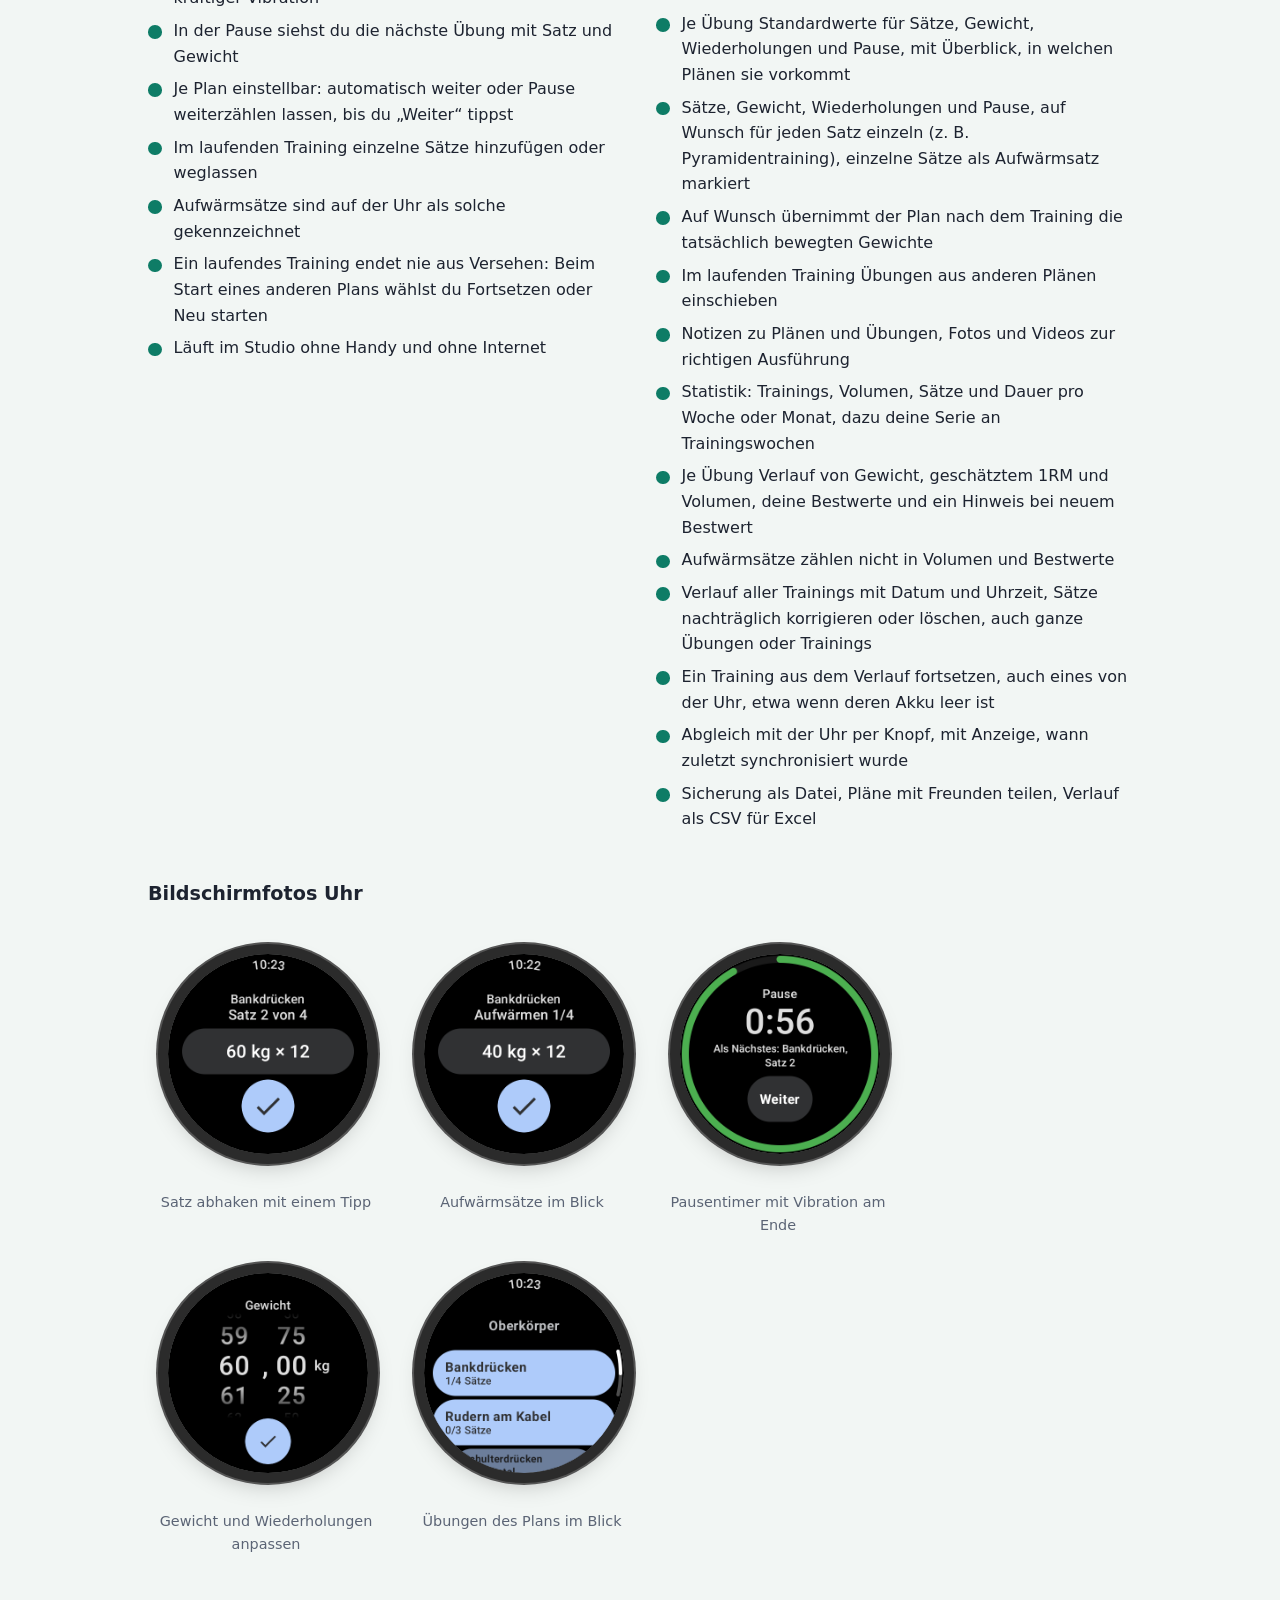
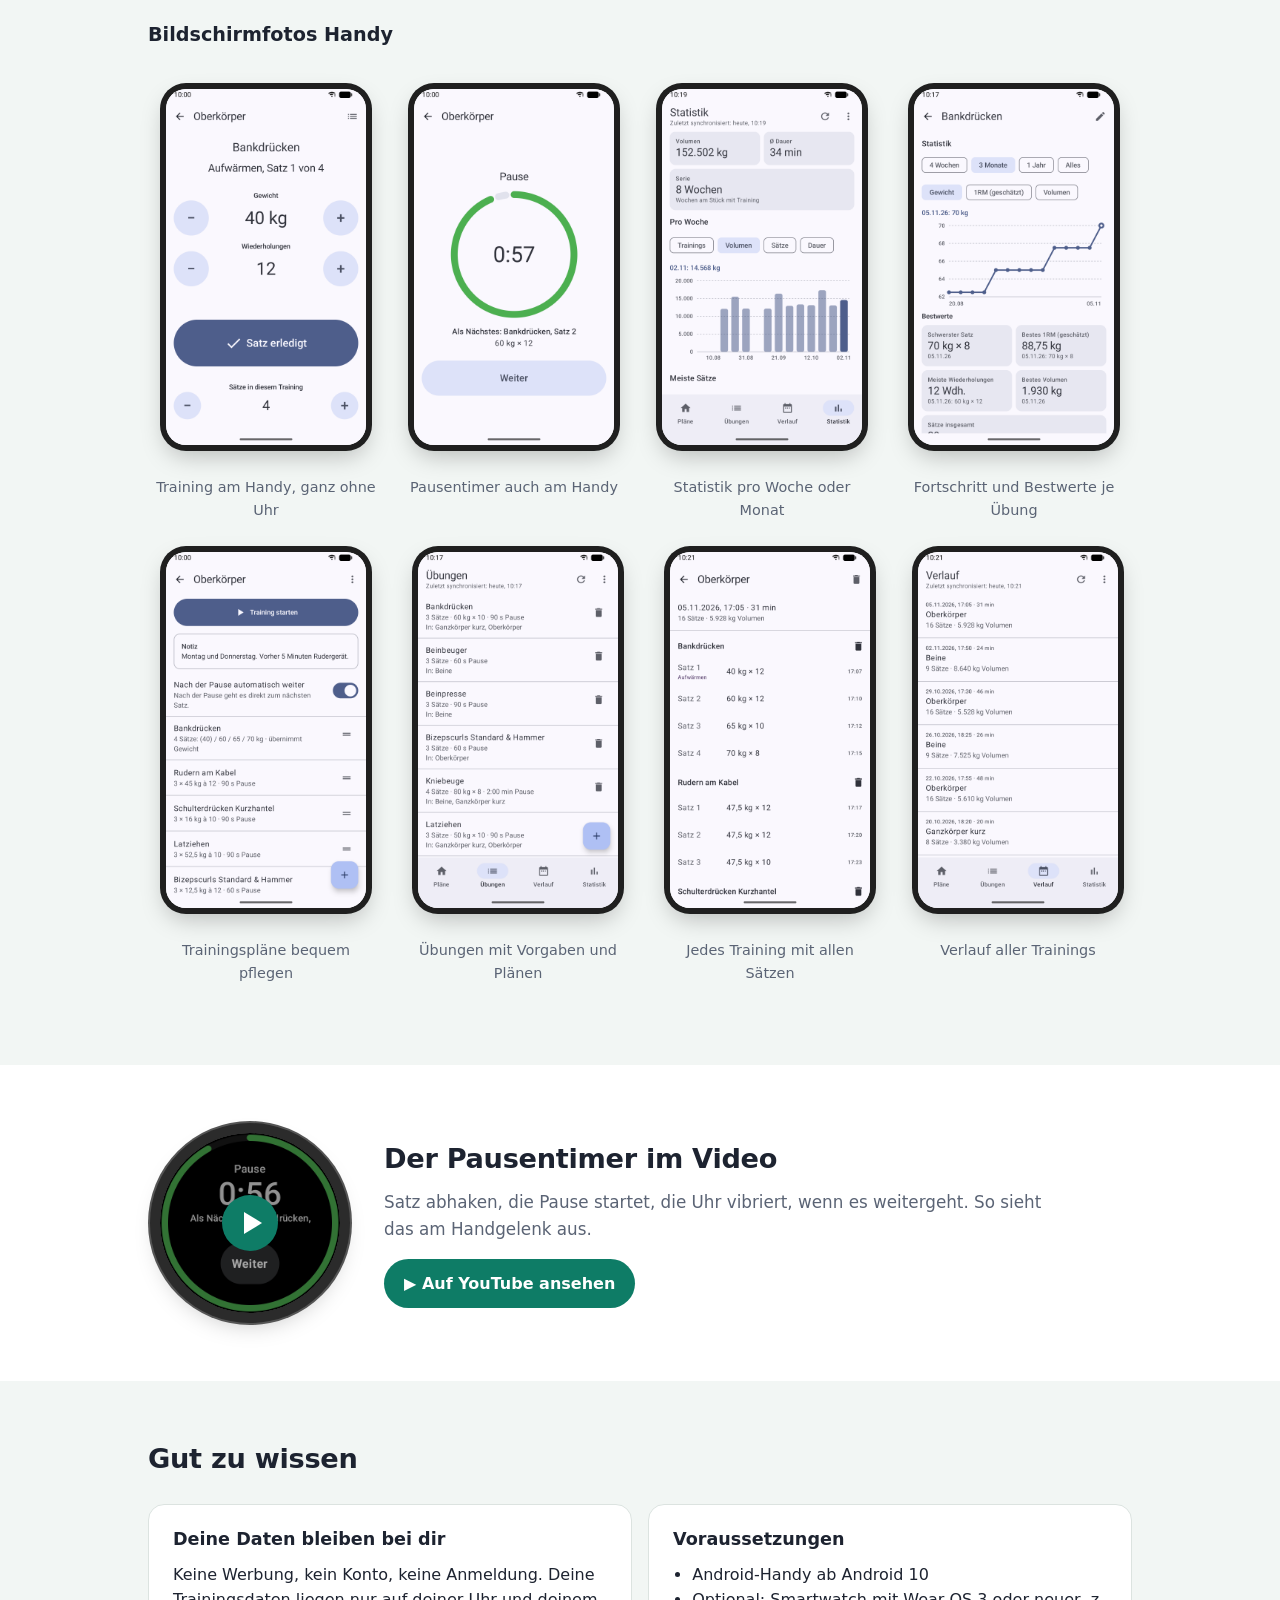
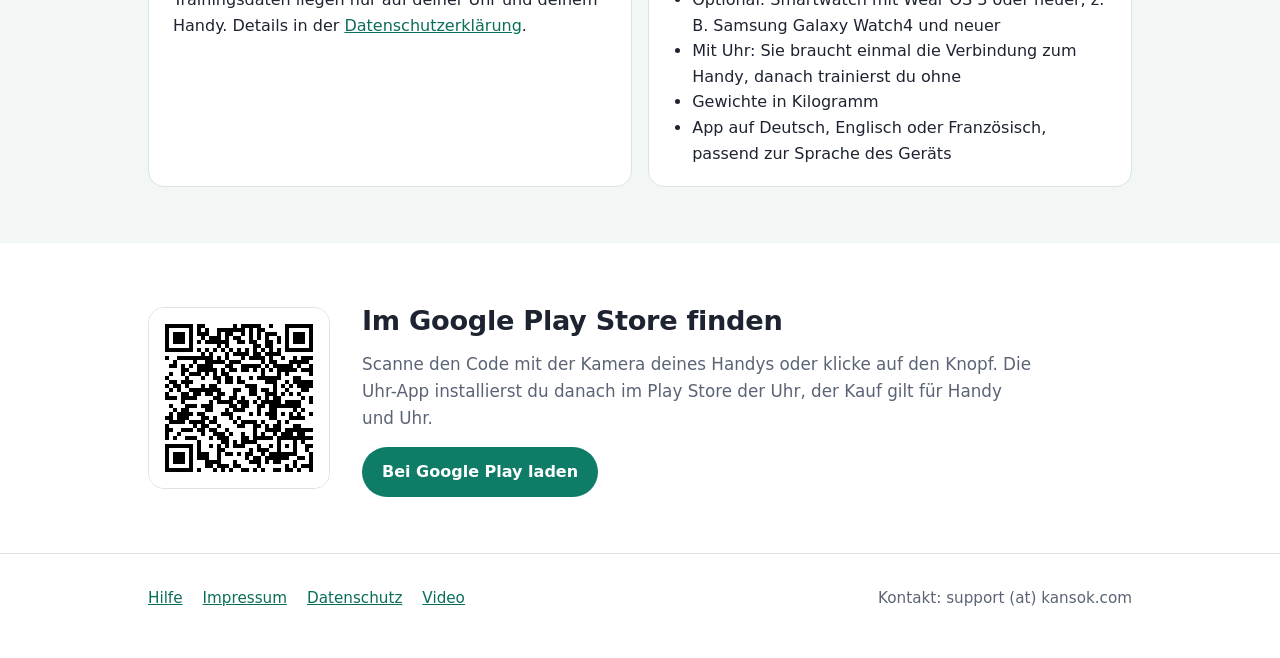
==== commit 5534d069: "Video-Knopf oben entfernt, Video bleibt weiter unten (DE, EN, FR) Co-Authored-By: Claude Opus 5.5 <n" ====
--- a/index.html
+++ b/index.html
@@ -23,7 +23,6 @@
       <div class="buttons">
         <a class="btn btn-light" href="https://play.google.com/store/apps/details?id=de.socke.fitnessmaik" target="_blank" rel="noopener">Bei Google Play laden</a>
         <a class="btn btn-ghost" href="#funktionen">Funktionen ansehen</a>
-        <a class="btn btn-ghost" href="https://www.youtube.com/watch?v=dd3W-QZV9yQ" target="_blank" rel="noopener">▶ Video ansehen</a>
       </div>
       <span class="badge">Für Android und Wear OS · jetzt bei Google Play</span>
     </div>
